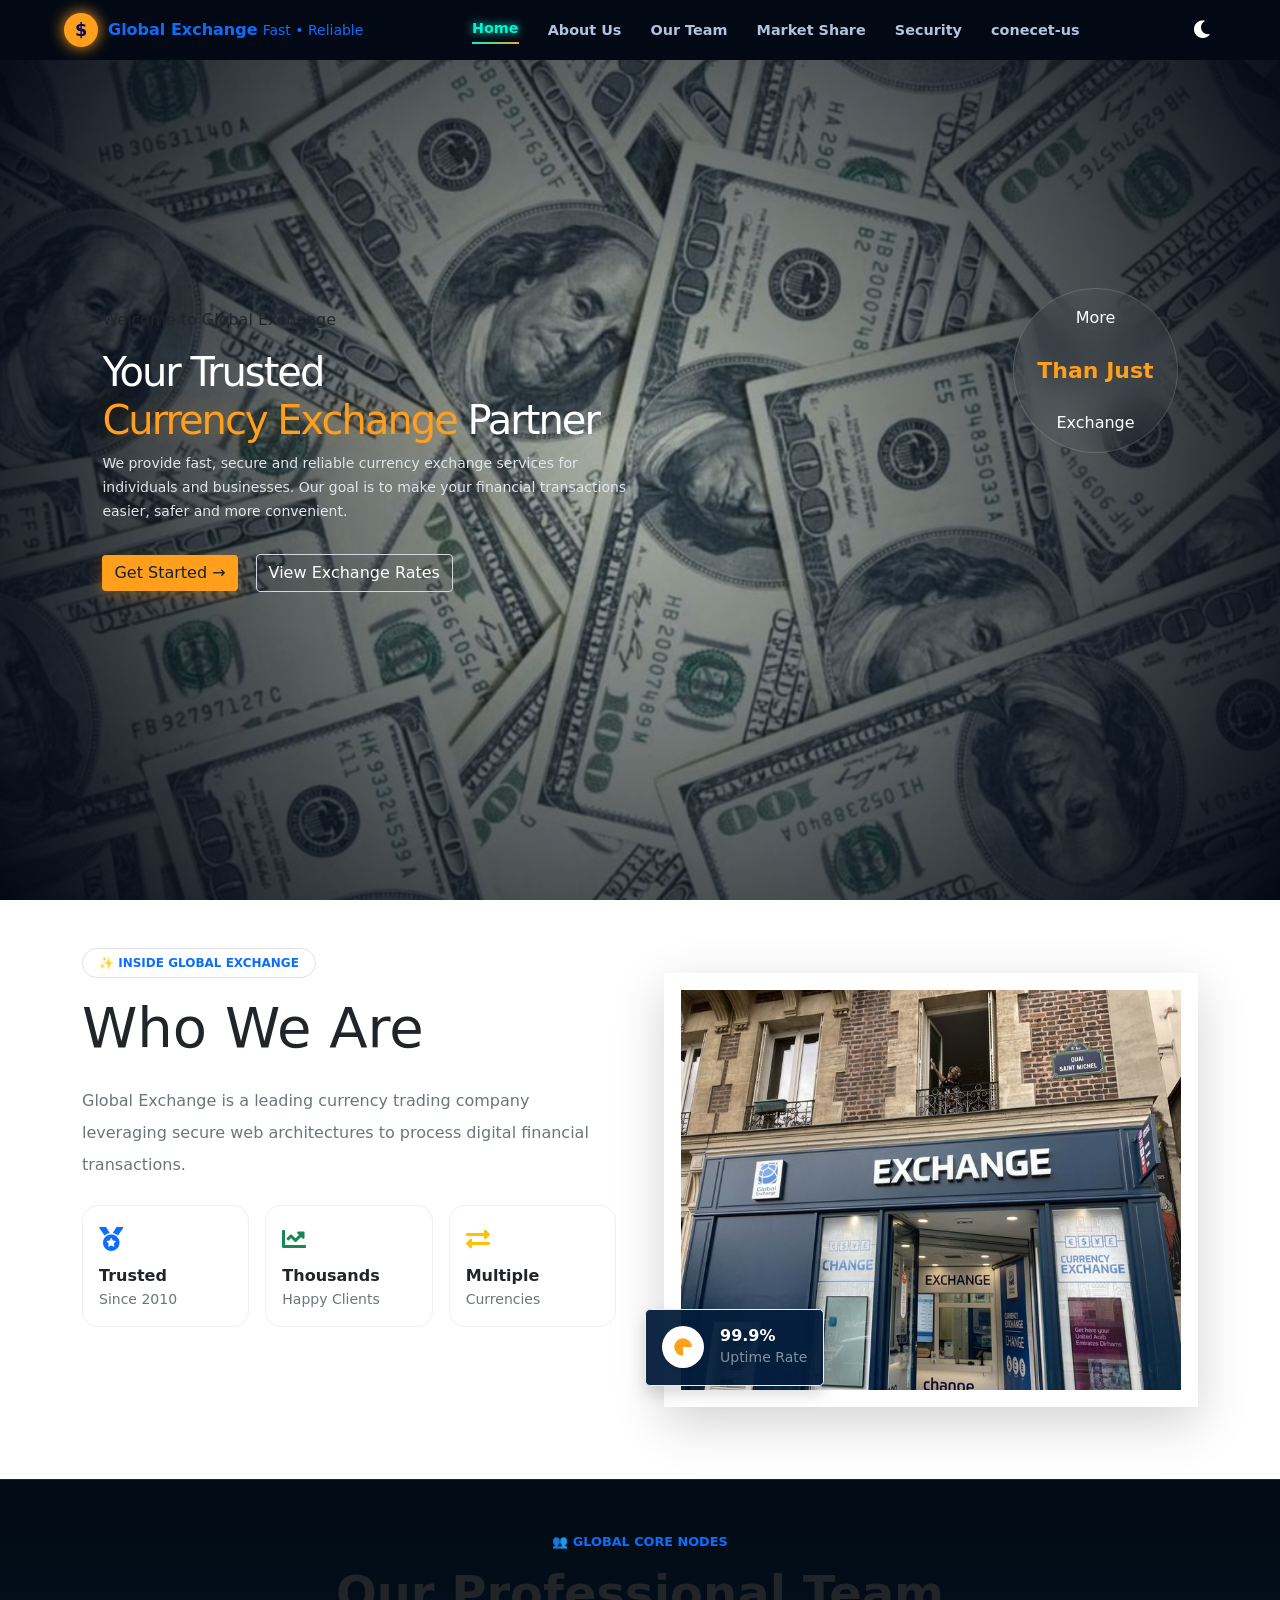
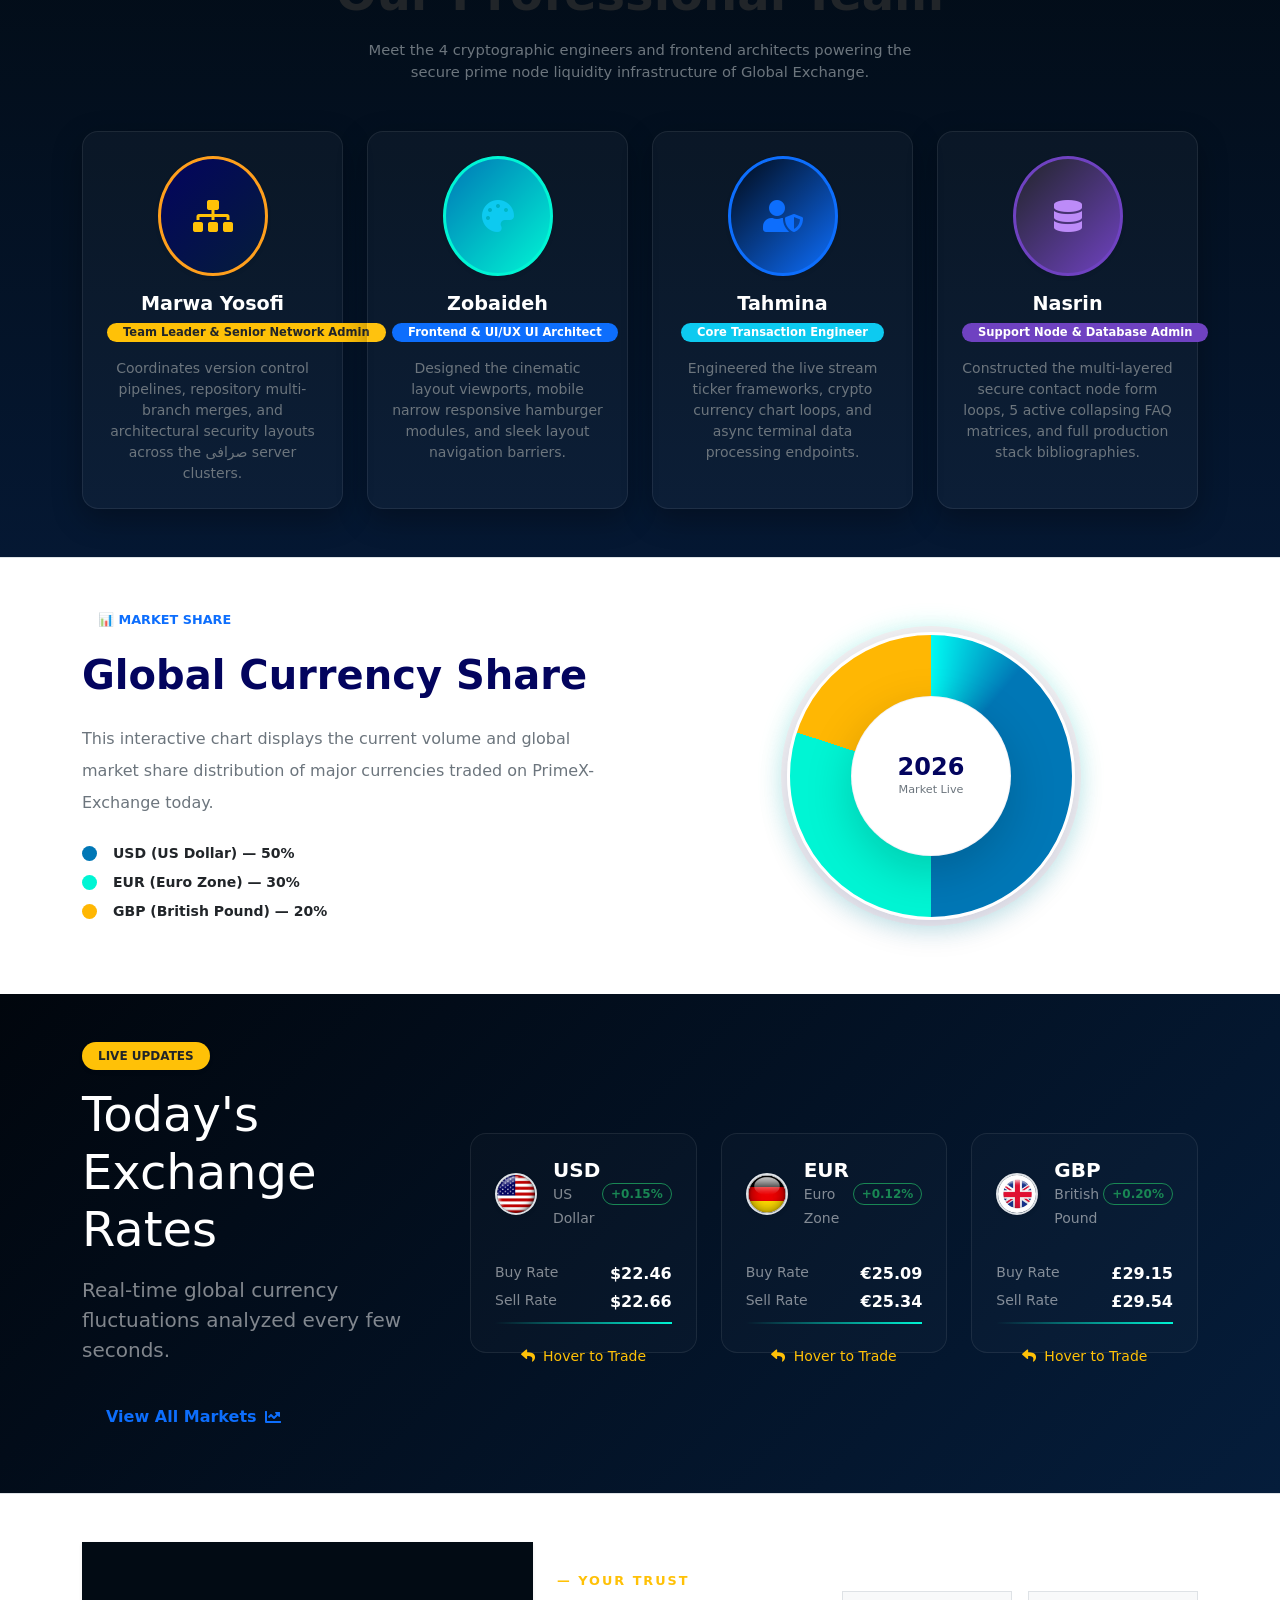
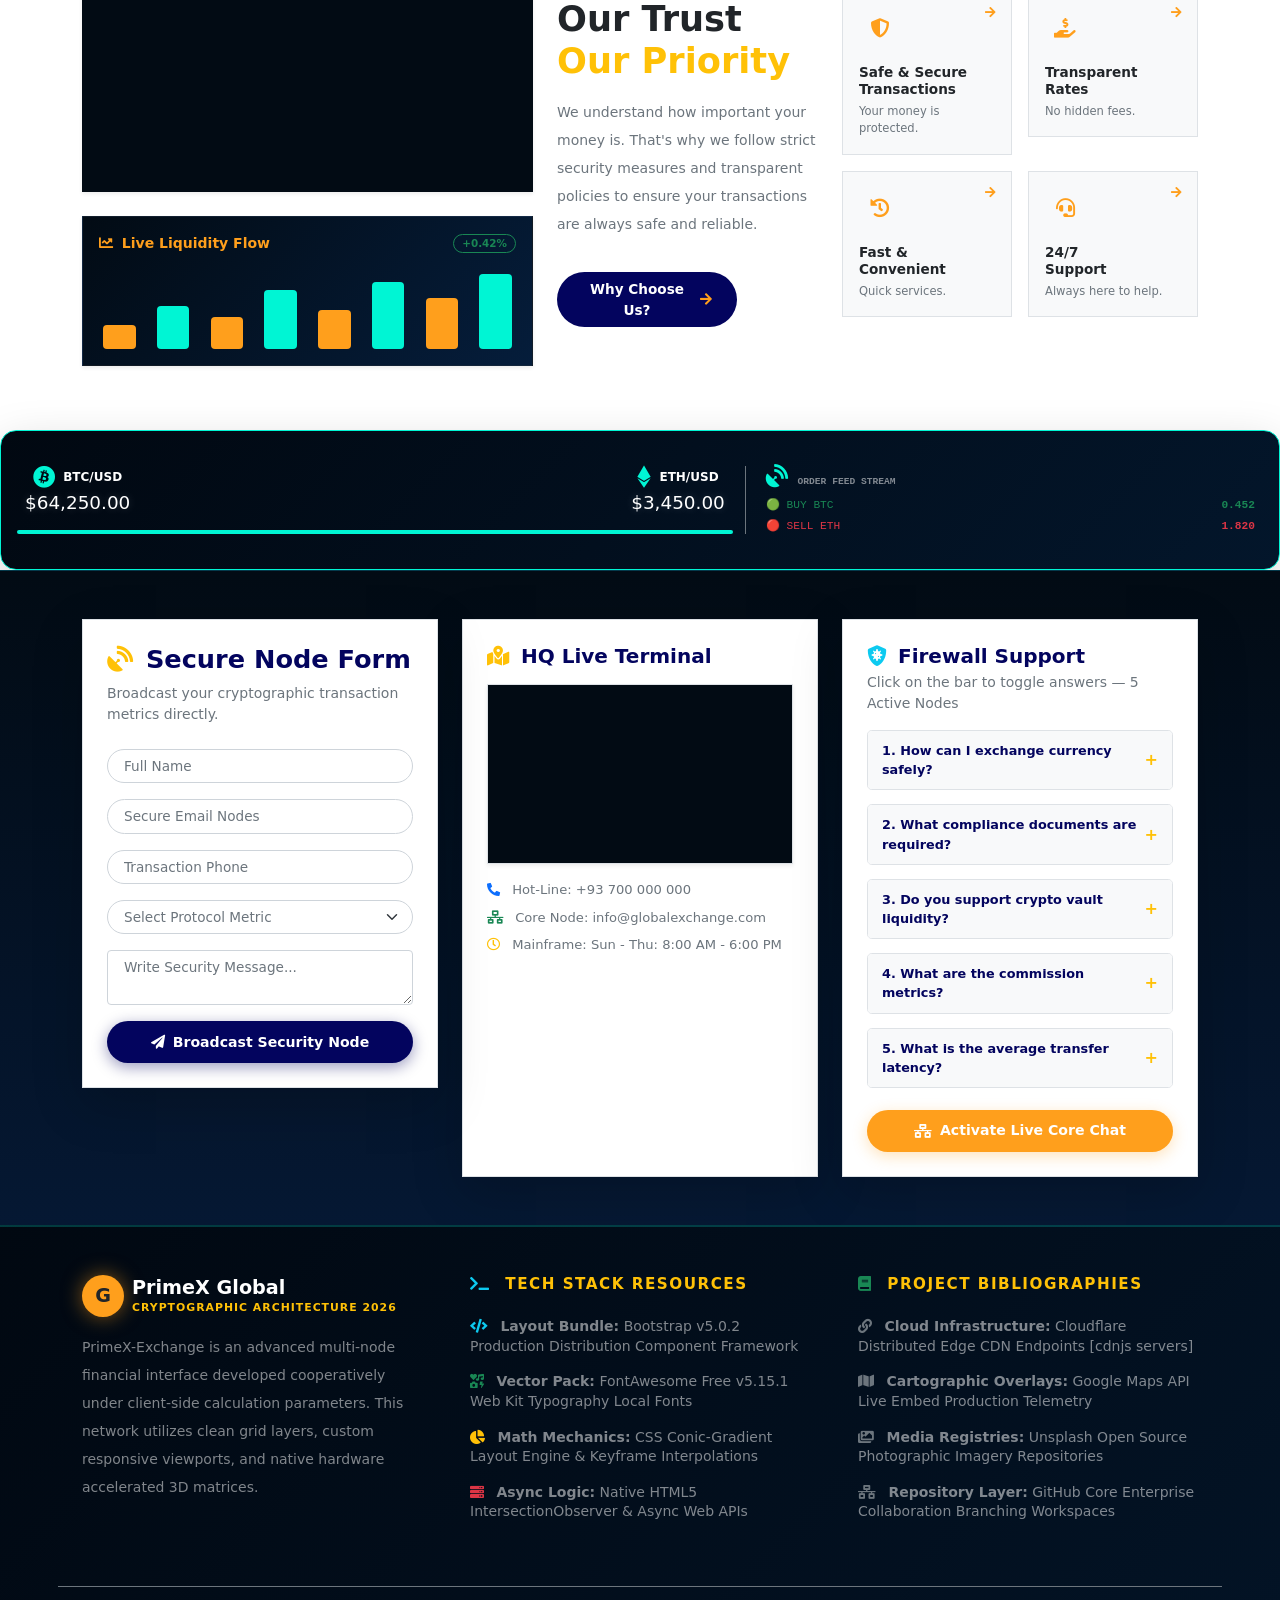
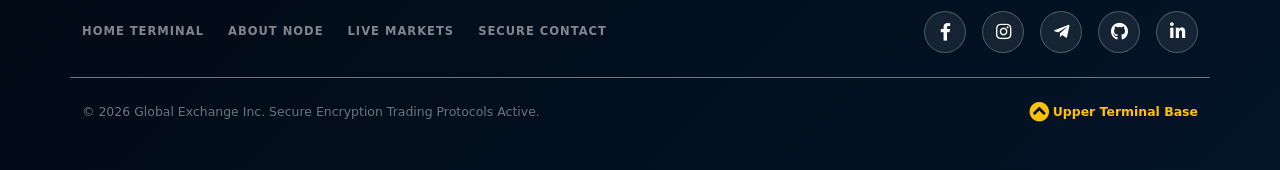
==== index.html @ 7e48e5ef "some change" ====
<!DOCTYPE html>
<html lang="en">
<head>
    <meta charset="UTF-8">
    <meta name="viewport" content="width=device-width, initial-scale=1.0">
    <title>PrimeX Exchange - Master Integrated Platform</title>
    
    <link rel="stylesheet" href="./style.css">
    <link rel="stylesheet" href="./bootstrap-5.0.2-dist/css/bootstrap.min.css">
    <!-- اتصال مستقیم به پوشه آیکون‌های لوکال خودت -->
    <link rel="stylesheet" href="./fontawesome-free-5.15.1-web/css/all.min.css">
    <script src="./bootstrap-5.0.2-dist/js/bootstrap.bundle.min.js"></script>
</head>
<body>

    <!-- === 1. HEADER NAVBAR SECTION (Zobaideh Layout) === -->
    <header class="navbar">
        <a href="#" class="brand">
            <span class="logo">$</span>
            <span class="brand-text">
                <strong>Global Exchange</strong>
                <small>Fast • Reliable</small>
            </span>
        </a>
        <nav class="nav-links" id="navLinks">
            <a class="active" href="#">Home</a>
            <a href="#about-us-section">About Us</a>
            <a href="#team-section">Our Team</a>
            <a href="#market-share-section">Market Share</a>
            <a href="#trust-section">Security</a> 
            <a href="#conect us">conecet-us</a>

        </nav>
       
                <div class="nav-right">
            <!-- 🌟 اضافه شدن دکمه تغییر حالت شب و روز صرافی 🌟 -->
            <button id="themeToggle" class="btn-theme-toggle" style="background: transparent; border: none; color: var(--white); cursor: pointer; font-size: 1.1rem; padding: 5px;"><i class="fas fa-moon"></i></button>
            <button class="menu-btn" id="menuBtn">☰</button>
        </div>

    </header>

    <!-- === 2. CINEMATIC HERO SECTION (Zobaideh Layout) === -->
    <section class="hero">
        <div class="hero-overlay"></div>
        <div class="hero-content hero-fade-in">
            <p class="eyebrow">Welcome to Global Exchange</p>
            <h1>Your Trusted<br /><span>Currency Exchange</span> Partner</h1>
            <p class="description">We provide fast, secure and reliable currency exchange services for individuals and businesses. Our goal is to make your financial transactions easier, safer and more convenient.</p>
            <div class="hero-buttons">
                <a class="btn primary" href="#get-started">Get Started <span class="arrow-move">→</span></a>
                <a class="btn outline" href="#rates"> View Exchange Rates </a>
            </div>
        </div>
        <div class="hero-slogan badge-pulse">
            <span>More</span><br /><strong>Than Just</strong><br /><span>Exchange</span><i></i>
        </div>
    </section>

    <!-- === 3. MODERN ABOUT US SECTION (Marwa Layout) === -->
    <section id="about-us-section" class="about-us-section py-5 position-relative overflow-hidden bg-white">
        <div class="container position-relative z-1">
            <div class="row align-items-center g-5">
                <div class="col-lg-6 order-2 order-lg-1">
                    <span class="badge bg-primary-subtle text-primary border px-3 py-2 rounded-pill fw-bold text-uppercase mb-3">✨ Inside Global Exchange</span>
                    <h2 class="fw-black display-4 mb-4 text-gradient-move">Who We Are</h2>
                    <p class="text-secondary fs-6 lh-lg mb-4 fw-medium">Global Exchange is a leading currency trading company leveraging secure web architectures to process digital financial transactions.</p>
                    <div class="row g-3 mb-5">
                        <div class="col-sm-4">
                            <div class="modern-feature-card p-3 rounded-4 text-center text-sm-start">
                                <div class="icon-circle mb-2 text-primary fs-4 bg-primary-subtle"><i class="fas fa-medal"></i></div>
                                <h6 class="fw-bold mb-1 mt-2 text-navy">Trusted</h6><small class="text-muted d-block">Since 2010</small>
                            </div>
                        </div>
                        <div class="col-sm-4">
                            <div class="modern-feature-card p-3 rounded-4 text-center text-sm-start">
                                <div class="icon-circle mb-2 text-success fs-4 bg-success-subtle"><i class="fas fa-chart-line"></i></div>
                                <h6 class="fw-bold mb-1 mt-2 text-navy">Thousands</h6><small class="text-muted d-block">Happy Clients</small>
                            </div>
                        </div>
                        <div class="col-sm-4">
                            <div class="modern-feature-card p-3 rounded-4 text-center text-sm-start">
                                <div class="icon-circle mb-2 text-warning fs-4 bg-warning-subtle"><i class="fas fa-exchange-alt"></i></div>
                                <h6 class="fw-bold mb-1 mt-2 text-navy">Multiple</h6><small class="text-muted d-block">Currencies</small>
                            </div>
                        </div>
                    </div>
                    <a href="#market-share-section" class="btn-modern-glow text-decoration-none rounded-pill px-4 py-3 fw-bold text-white d-inline-flex align-items-center position-relative overflow-hidden">
                        <span class="position-relative z-2">Explore Our Metrics</span><i class="fas fa-arrow-right ms-2 arrow-slide position-relative z-2"></i>
                    </a>
                </div>
                <div class="col-lg-6 order-1 order-lg-2">
                    <div class="modern-img-frame position-relative rounded-4 p-3 shadow-lg">
                        <div class="overflow-hidden rounded-4 inner-mask" style="height: 400px;">
                            <img src="./image/976577500432130524.jpg" alt="Exchange Office" class="img-fluid w-100 h-100 object-fit-cover scale-img">
                        </div>
                        <div class="floating-badge bg-dark text-white p-3 rounded-3 shadow d-none d-sm-flex align-items-center gap-3 position-absolute" style="bottom: 20px; left: -20px; background: rgba(5, 29, 59, 0.95) !important;">
                            <div class="rounded-circle fs-5 d-flex align-items-center justify-content-center shadow-sm" style="width: 42px; height: 42px; background-color: #ffffff; min-width: 42px;">
                                <svg xmlns="http://w3.org" width="20" height="20" fill="#ff9f1c" viewBox="0 0 16 16">
                                    <path d="M8 15A7 7 0 1 1 8 1v14zm0-14a7 7 0 0 1 7 7H8V1z"/>
                                </svg>
                            </div>
                            <div><h6 class="fw-bold mb-0 text-white">99.9%</h6><small class="text-white-50">Uptime Rate</small></div>
                        </div>
                    </div>
                </div>
            </div>
        </div>
    </section>
        <!-- === 3.5 PREMIUM 4-MEMBER TEAM SECTION (Our Team Node Layout) === -->
    <section id="team-section" class="team-section py-5 position-relative overflow-hidden" style="background-color: #ffffff; border-top: 1px solid #eee;">
        <div class="container position-relative z-1">
            
            <!-- عنوان بخش تیم با تم رنگی لوکس صرافی مروه جان -->
            <div class="text-center mb-5">
                <span class="badge bg-primary-subtle text-primary px-3 py-2 rounded-pill fw-bold text-uppercase mb-2" style="font-size: 0.8rem;">👥 Global Core Nodes</span>
                <h2 class="fw-black display-5 text-gradient-move mb-3" style="font-weight: 900;">Our Professional Team</h2>
                <p class="text-secondary mx-auto small-description" style="max-width: 580px; font-size: 0.92rem; font-weight: 500;">
                    Meet the 4 cryptographic engineers and frontend architects powering the secure prime node liquidity infrastructure of Global Exchange.
                </p>
            </div>

            <div class="row g-4 justify-content-center">
                
                <!-- کارت ۱: مروه یوسفی (لیدر تیم) همراه با آیکون شبکه -->
                <div class="col-lg-3 col-md-6 col-sm-12">
                    <div class="modern-feature-card p-4 rounded-4 text-center border shadow-sm h-100" style="background: #ffffff; transition: all 0.4s ease;">
                        <div class="team-avatar-frame mx-auto mb-3 position-relative rounded-circle overflow-hidden shadow-sm d-flex align-items-center justify-content-center" style="width: 110px; height: 120px; border: 3px solid var(--amber-gold); background: linear-gradient(135deg, #03045e 0%, #051d3b 100%);">
                            <i class="fas fa-sitemap text-warning fs-2"></i> <!-- آیکون تخصصی لیدری و مدیریت شبکه -->
                        </div>
                        <h4 class="fw-bold mb-1 text-navy" style="font-weight: 800; font-size: 1.2rem;">Marwa Yosofi</h4>
                        <span class="badge bg-warning text-dark rounded-pill px-3 py-1 small fw-bold mb-3" style="font-size: 0.72rem;">Team Leader & Senior Network Admin</span>
                        <p class="text-secondary small lh-base mb-0 fw-medium">
                            Coordinates version control pipelines, repository multi-branch merges, and architectural security layouts across the صرافی server clusters.
                        </p>
                    </div>
                </div>

                <!-- کارت ۲: زبیده جان همراه با آیکون دیزاین و پالت -->
                <div class="col-lg-3 col-md-6 col-sm-12">
                    <div class="modern-feature-card p-4 rounded-4 text-center border shadow-sm h-100" style="background: #ffffff; transition: all 0.4s ease;">
                        <div class="team-avatar-frame mx-auto mb-3 position-relative rounded-circle overflow-hidden shadow-sm d-flex align-items-center justify-content-center" style="width: 110px; height: 120px; border: 3px solid var(--accent-cyan); background: linear-gradient(135deg, #0077b6 0%, #00f5d4 100%);">
                            <i class="fas fa-palette text-info fs-2"></i> <!-- آیکون تخصصی فرانت‌اند و پالت رنگی -->
                        </div>
                        <h4 class="fw-bold mb-1 text-navy" style="font-weight: 800; font-size: 1.2rem;">Zobaideh</h4>
                        <span class="badge bg-primary text-white rounded-pill px-3 py-1 small fw-bold mb-3" style="font-size: 0.72rem;">Frontend & UI/UX UI Architect</span>
                        <p class="text-secondary small lh-base mb-0 fw-medium">
                            Designed the cinematic layout viewports, mobile narrow responsive hamburger modules, and sleek layout navigation barriers.
                        </p>
                    </div>
                </div>

                <!-- کارت ۳: تهمینه جان همراه با آیکون سپر امنیت -->
                <div class="col-lg-3 col-md-6 col-sm-12">
                    <div class="modern-feature-card p-4 rounded-4 text-center border shadow-sm h-100" style="background: #ffffff; transition: all 0.4s ease;">
                        <div class="team-avatar-frame mx-auto mb-3 position-relative rounded-circle overflow-hidden shadow-sm d-flex align-items-center justify-content-center" style="width: 110px; height: 120px; border: 3px solid #0d6efd; background: linear-gradient(135deg, #010915 0%, #0d6efd 100%);">
                            <i class="fas fa-user-shield text-primary fs-2"></i> <!-- آیکون تخصصی تراکنش و امنیت سایبری -->
                        </div>
                        <h4 class="fw-bold mb-1 text-navy" style="font-weight: 800; font-size: 1.2rem;">Tahmina</h4>
                        <span class="badge bg-info text-white rounded-pill px-3 py-1 small fw-bold mb-3" style="font-size: 0.72rem;">Core Transaction Engineer</span>
                        <p class="text-secondary small lh-base mb-0 fw-medium">
                            Engineered the live stream ticker frameworks, crypto currency chart loops, and async terminal data processing endpoints.
                        </p>
                    </div>
                </div>

                <!-- کارت ۴: نسرین جان همراه با آیکون پایگاه‌داده -->
                <div class="col-lg-3 col-md-6 col-sm-12">
                    <div class="modern-feature-card p-4 rounded-4 text-center border shadow-sm h-100" style="background: #ffffff; transition: all 0.4s ease;">
                        <div class="team-avatar-frame mx-auto mb-3 position-relative rounded-circle overflow-hidden shadow-sm d-flex align-items-center justify-content-center" style="width: 110px; height: 120px; border: 3px solid #6f42c1; background: linear-gradient(135deg, #212529 0%, #6f42c1 100%);">
                            <i class="fas fa-database text-purple fs-2" style="color: #bc8bf8;"></i> <!-- آیکون تخصصی مهندسی داده و فرم‌ها -->
                        </div>
                        <h4 class="fw-bold mb-1 text-navy" style="font-weight: 800; font-size: 1.2rem;">Nasrin</h4>
                        <span class="badge bg-secondary text-white rounded-pill px-3 py-1 small fw-bold mb-3" style="font-size: 0.72rem; background-color: #6f42c1 !important;">Support Node & Database Admin</span>
                        <p class="text-secondary small lh-base mb-0 fw-medium">
                            Constructed the multi-layered secure contact node form loops, 5 active collapsing FAQ matrices, and full production stack bibliographies.
                        </p>
                    </div>
                </div>

            </div>
        </div>
    </section>

    <!-- === START GLOBAL MARKET SHARE PIE CHART SECTION (Marwa) === -->
<section id="market-share-section" class="pie-chart-section py-5 bg-white border-top">
    <div class="container">
        <div class="row align-items-center g-5">
            
            <!-- ستون سمت چپ: توضیحات و راهنمای رنگی ارزها -->
            <div class="col-lg-6">
                <span class="badge bg-primary-subtle text-primary px-3 py-2 rounded-pill fw-bold text-uppercase mb-3" style="font-size: 0.8rem;">📊 Market Share</span>
                <h2 class="fw-bold display-6 mb-4" style="color: #03045e;">Global Currency Share</h2>
                <p class="text-secondary lh-lg mb-4 fw-medium">This interactive chart displays the current volume and global market share distribution of major currencies traded on PrimeX-Exchange today.</p>
                
                <!-- راهنمای رنگی نمودار -->
                <div class="d-flex flex-column gap-2 mb-4">
                    <div class="d-flex align-items-center gap-3">
                        <span class="rounded-circle d-inline-block" style="width: 15px; height: 15px; background: #0077b6;"></span>
                        <span class="fw-bold text-dark small">USD (US Dollar) — 50%</span>
                    </div>
                    <div class="d-flex align-items-center gap-3">
                        <span class="rounded-circle d-inline-block" style="width: 15px; height: 15px; background: #00f5d4;"></span>
                        <span class="fw-bold text-dark small">EUR (Euro Zone) — 30%</span>
                    </div>
                    <div class="d-flex align-items-center gap-3">
                        <span class="rounded-circle d-inline-block" style="width: 15px; height: 15px; background: #ffb703;"></span>
                        <span class="fw-bold text-dark small">GBP (British Pound) — 20%</span>
                    </div>
                </div>
            </div>

            <!-- ستون سمت راست: بدنه گراف دایره‌ای چرخشی و داینامیک -->
            <div class="col-lg-6 d-flex justify-content-center align-items-center">
                <div class="chart-wrapper position-relative" style="width: 300px; height: 300px; display: flex; align-items: center; justify-content: center;">
                    <!-- دایره اصلی که با conic-gradient رنگ‌آمیزی و چرخشی شده است -->
                    <div class="modern-pie-chart" style="width: 100%; height: 100%; border-radius: 50%; background: conic-gradient(#0077b6 0% 50%, #00f5d4 50% 80%, #ffb703 80% 100%); box-shadow: 0 10px 30px rgba(3, 4, 94, 0.15); animation: continuousRotate 12s linear infinite;"></div>
                    <!-- سوراخ مرکز دایره برای تبدیل به دونات‌چارت لوکس -->
                    <div class="chart-center-hole d-flex flex-column align-items-center justify-content-center shadow-lg" style="position: absolute; width: 160px; height: 160px; background-color: #ffffff; border-radius: 50%; z-index: 2;">
                        <h4 class="fw-bold mb-0" style="color: #03045e;">2026</h4>
                        <small class="text-muted" style="font-size: 0.7rem;">Market Live</small>
                    </div>
                </div>
            </div>

        </div>
    </div>
</section>

<!-- === END GLOBAL MARKET SHARE PIE CHART SECTION === -->
 <section class="exchange-rates-section py-5 position-relative overflow-hidden text-white">
        <div class="container position-relative z-1">
            <div class="row align-items-center g-5">
                <div class="col-lg-4 text-center text-lg-start">
                    <span class="badge bg-warning text-dark px-3 py-2 rounded-pill fw-bold text-uppercase mb-3 shadow-sm">Live Updates</span>
                    <h2 class="fw-extrabold display-5 mb-3 bg-gradient-text text-white">Today's Exchange Rates</h2>
                    <p class="text-white-50 fs-5 mb-4">Real-time global currency fluctuations analyzed every few seconds.</p>
                    <a href="#" class="btn-glow px-4 py-3 rounded-pill fw-bold d-inline-flex align-items-center justify-content-center text-decoration-none">
                        <span>View All Markets</span><i class="fas fa-chart-line ms-2 animate-bounce"></i>
                    </a>
                </div>    
                <div class="col-lg-8">
                    <div class="row g-4 justify-content-center"> 
                        <!-- USD Card -->
                        <div class="col-md-4 col-sm-6 flip-card-container">
                            <div class="flip-card">
                                <div class="flip-card-front p-4 rounded-4 d-flex flex-column justify-content-between">
                                    <div class="d-flex align-items-center justify-content-between mb-3">
                                        <div class="d-flex align-items-center">
                                            <!-- اصلاح آدرس کامل پرچم آمریکا -->
                                            <img src="./image/Usa Round Flag Glossy Glass Effect Vector Transparent Background, United States Flag, Usa Flag, Usa Flag Vector PNG and Vector with Transparent Background for Free Download.jpg" alt="USD" class="rounded-circle me-3 border border-2 border-light-subtle shadow-sm" width="42" height="42" style="object-fit: cover;">
                                            <div><h5 class="fw-bold mb-0">USD</h5><small class="text-white-50">US Dollar</small></div>
                                        </div>  
                                        <span class="badge bg-success-subtle text-success border border-success rounded-pill px-2 py-1 small">+0.15%</span>
                                    </div>   
                                    <div class="my-3">
                                        <div class="d-flex justify-content-between small text-white-50 mb-1"><span>Buy Rate</span> <span class="fw-bold text-white fs-6">$<span class="count-up" data-target="70.20">0</span></span></div>
                                        <div class="d-flex justify-content-between small text-white-50"><span>Sell Rate</span> <span class="fw-bold text-white fs-6">$<span class="count-up" data-target="70.80">0</span></span></div>
                                    </div>    
                                    <div class="mt-2 text-center text-warning small opacity-75"><i class="fas fa-reply me-1"></i> Hover to Trade</div>
                                </div>
                                <div class="flip-card-back p-4 rounded-4 d-flex flex-column justify-content-center align-items-center text-center">
                                    <h6 class="fw-bold text-warning mb-2">Instant Exchange</h6>
                                    <p class="small text-white-50 mb-3">Trade USD immediately with zero hidden commission fees.</p>

                                </div>
                            </div>
                        </div>
                        <!-- EUR Card -->
                        <div class="col-md-4 col-sm-6 flip-card-container">
                            <div class="flip-card">
                                <div class="flip-card-front p-4 rounded-4 d-flex flex-column justify-content-between">
                                    <div class="d-flex align-items-center justify-content-between mb-3">
                                        <div class="d-flex align-items-center">
                                            <!-- اصلاح آدرس کامل پرچم یورو -->
                                            <img src="./image/Germany.jpg" alt="EUR" class="rounded-circle me-3 border border-2 border-light-subtle shadow-sm" width="42" height="42" style="object-fit: cover;">
                                            <div><h5 class="fw-bold mb-0">EUR</h5><small class="text-white-50">Euro Zone</small></div>
                                        </div>  
                                        <span class="badge bg-success-subtle text-success border border-success rounded-pill px-2 py-1 small">+0.12%</span>
                                    </div>   
                                    <div class="my-3">
                                        <div class="d-flex justify-content-between small text-white-50 mb-1"><span>Buy Rate</span> <span class="fw-bold text-white fs-6">€<span class="count-up" data-target="78.40">0</span></span></div>
                                        <div class="d-flex justify-content-between small text-white-50"><span>Sell Rate</span> <span class="fw-bold text-white fs-6">€<span class="count-up" data-target="79.20">0</span></span></div>
                                    </div>    
                                    <div class="mt-2 text-center text-warning small opacity-75"><i class="fas fa-reply me-1"></i> Hover to Trade</div>
                                </div>
                                <div class="flip-card-back p-4 rounded-4 d-flex flex-column justify-content-center align-items-center text-center">
                                    <h6 class="fw-bold text-warning mb-2">Instant Exchange</h6>
                                    <p class="small text-white-50 mb-3">Trade EUR immediately with zero hidden commission fees.</p>
                                   
                                </div>
                            </div>
                        </div>
                        <!-- GBP Card -->
                        <div class="col-md-4 col-sm-6 flip-card-container">
                            <div class="flip-card">
                                <div class="flip-card-front p-4 rounded-4 d-flex flex-column justify-content-between">
                                    <div class="d-flex align-items-center justify-content-between mb-3">
                                        <div class="d-flex align-items-center">
                                            <!-- اصلاح آدرس کامل پرچم پوند بریتانیا -->
                                            <img src="./image/688487861794938026.jpg" alt="GBP" class="rounded-circle me-3 border border-2 border-light-subtle shadow-sm" width="42" height="42" style="object-fit: cover;">
                                            <div><h5 class="fw-bold mb-0">GBP</h5><small class="text-white-50">British Pound</small></div>
                                        </div>  
                                        <span class="badge bg-success-subtle text-success border border-success rounded-pill px-2 py-1 small">+0.20%</span>
                                    </div>   
                                    <div class="my-3">
                                        <div class="d-flex justify-content-between small text-white-50 mb-1"><span>Buy Rate</span> <span class="fw-bold text-white fs-6">£<span class="count-up" data-target="91.10">0</span></span></div>
                                        <div class="d-flex justify-content-between small text-white-50"><span>Sell Rate</span> <span class="fw-bold text-white fs-6">£<span class="count-up" data-target="92.30">0</span></span></div>
                                    </div>    
                                    <div class="mt-2 text-center text-warning small opacity-75"><i class="fas fa-reply me-1"></i> Hover to Trade</div>
                                </div>
                                <div class="flip-card-back p-4 rounded-4 d-flex flex-column justify-content-center align-items-center text-center">
                                    <h6 class="fw-bold text-warning mb-2">Instant Exchange</h6>
                                    <p class="small text-white-50 mb-3">Trade GBP immediately with zero hidden commission fees.</p>
                                   
                                </div>
                            </div>
                        </div>
                    </div>
                </div>
            </div>
        </div>
    </section>
    <!-- === 4. TRUST SECTION (Tahmina & Marwa Clean Master Layout) === -->
    <section id="trust-section" class="trust-section py-5 bg-white border-top">
        <div class="container">
            <div class="row align-items-center g-4">
                <!-- LEFT COLUMN: COMBINED CINEMATIC VIDEO & MOVING FOREX CHART -->
                <div class="col-lg-5 col-md-12">
                    <div class="trust-image overflow-hidden rounded-4 shadow-sm position-relative w-100" style="height: 250px; background-color: #020b14;">
                        <!-- متصل به مسیر نهایی ویدیوی صرافی شما مروه جان -->
                        <video autoplay loop muted playsinline class="w-100 h-100" style="object-fit: cover;">
                            <source src="./image/aa78a8838f4e1247daa1c7c19a905880_720w.mp4" type="video/mp4">
                            Your browser does not support the video tag.
                        </video>
                    </div>

                    <!-- باکس نمودار متحرک زنده لکوییدیتی مروه -->
                    <div class="moving-chart-container mt-4 p-3 rounded-4 shadow-sm text-white" style="background: linear-gradient(135deg, #020b14 0%, #051d3b 100%); border: 1px solid rgba(255,255,255,0.06); height: 150px; position: relative; overflow: hidden;">
                        <div class="d-flex justify-content-between align-items-center mb-2">
                            <span class="fw-bold small" style="color: #ff9f1c;"><i class="fas fa-chart-line me-1"></i> Live Liquidity Flow</span>
                            <span class="badge bg-success-subtle text-success border border-success px-2 py-0.5 rounded-pill item-rate-badge" style="font-size: 0.65rem;">+0.42%</span>
                        </div>
                        <div class="live-chart-graphics d-flex align-items-end justify-content-between h-75 px-1 pt-2">
                            <div class="chart-bar" style="width: 8%; background: #ff9f1c; height: 30%; border-radius: 4px; transition: height 0.5s ease;"></div>
                            <div class="chart-bar" style="width: 8%; background: #00f5d4; height: 55%; border-radius: 4px; transition: height 0.5s ease;"></div>
                            <div class="chart-bar" style="width: 8%; background: #ff9f1c; height: 40%; border-radius: 4px; transition: height 0.5s ease;"></div>
                            <div class="chart-bar" style="width: 8%; background: #00f5d4; height: 75%; border-radius: 4px; transition: height 0.5s ease;"></div>
                            <div class="chart-bar" style="width: 8%; background: #ff9f1c; height: 50%; border-radius: 4px; transition: height 0.5s ease;"></div>
                            <div class="chart-bar" style="width: 8%; background: #00f5d4; height: 85%; border-radius: 4px; transition: height 0.5s ease;"></div>
                            <div class="chart-bar" style="width: 8%; background: #ff9f1c; height: 65%; border-radius: 4px; transition: height 0.5s ease;"></div>
                            <div class="chart-bar" style="width: 8%; background: #00f5d4; height: 95%; border-radius: 4px; transition: height 0.5s ease;"></div>
                        </div>
                    </div>
                </div>

                <!-- MIDDLE COLUMN: TEXT LAYOUT -->
                <div class="col-lg-3 col-md-12">
                    <div class="trust-text">
                        <span class="small-title text-uppercase fw-bold text-warning d-block mb-2" style="letter-spacing: 2px; font-size: 0.8rem;">— YOUR TRUST</span>
                        <h2 class="fw-bold mb-3 text-dark" style="font-size: 2.2rem; line-height: 1.2;">Our Trust<br><span class="text-warning">Our Priority</span></h2>
                        <p class="text-secondary small lh-lg mb-4">We understand how important your money is. That's why we follow strict security measures and transparent policies to ensure your transactions are always safe and reliable.</p>
                        <a href="#" class="btn btn-modern-glow rounded-pill px-4 py-2.5 text-white fw-bold d-inline-flex align-items-center justify-content-center text-decoration-none" style="background: #03045e; font-size: 0.85rem;">Why Choose Us? <i class="fas fa-arrow-right ms-2 arrow-slide"></i></a>
                    </div>
                </div>

                <!-- RIGHT COLUMN: FEATURES GRID -->
                <div class="col-lg-4 col-md-12">
                    <div class="row g-3">
                        <div class="col-6">
                            <div class="feature-card p-3 rounded-4 bg-light border position-relative overflow-hidden" style="transition: all 0.3s ease;">
                                <div class="icon-box mb-3 text-warning bg-warning-subtle rounded-3 d-flex align-items-center justify-content-center" style="width: 40px; height: 40px; font-size: 1.2rem;"><i class="fas fa-shield-alt"></i></div>
                                <h6 class="fw-bold text-dark mb-1" style="font-size: 0.85rem; line-height: 1.3;">Safe & Secure<br>Transactions</h6>
                                <p class="text-muted mb-0" style="font-size: 0.72rem;">Your money is protected.</p>
                                <i class="fas fa-arrow-right position-absolute text-muted small-arrow" style="top: 15px; right: 15px; font-size: 0.75rem;"></i>
                            </div>
                        </div>
                        <div class="col-6">
                            <div class="feature-card p-3 rounded-4 bg-light border position-relative overflow-hidden" style="transition: all 0.3s ease;">
                                <div class="icon-box mb-3 text-success bg-success-subtle rounded-3 d-flex align-items-center justify-content-center" style="width: 40px; height: 40px; font-size: 1.2rem;"><i class="fas fa-hand-holding-usd"></i></div>
                                <h6 class="fw-bold text-dark mb-1" style="font-size: 0.85rem; line-height: 1.3;">Transparent<br>Rates</h6>
                                <p class="text-muted mb-0" style="font-size: 0.72rem;">No hidden fees.</p>
                                <i class="fas fa-arrow-right position-absolute text-muted small-arrow" style="top: 15px; right: 15px; font-size: 0.75rem;"></i>
                            </div>
                        </div>
                        <div class="col-6">
                            <div class="feature-card p-3 rounded-4 bg-light border position-relative overflow-hidden" style="transition: all 0.3s ease;">
                                <div class="icon-box mb-3 text-primary bg-primary-subtle rounded-3 d-flex align-items-center justify-content-center" style="width: 40px; height: 40px; font-size: 1.2rem;"><i class="fas fa-history"></i></div>
                                <h6 class="fw-bold text-dark mb-1" style="font-size: 0.85rem; line-height: 1.3;">Fast &<br>Convenient</h6>
                                <p class="text-muted mb-0" style="font-size: 0.72rem;">Quick services.</p>
                                <i class="fas fa-arrow-right position-absolute text-muted small-arrow" style="top: 15px; right: 15px; font-size: 0.75rem;"></i>
                            </div>
                        </div>
                        <div class="col-6">
                            <div class="feature-card p-3 rounded-4 bg-light border position-relative overflow-hidden" style="transition: all 0.3s ease;">
                                <div class="icon-box mb-3 text-danger bg-danger-subtle rounded-3 d-flex align-items-center justify-content-center" style="width: 40px; height: 40px; font-size: 1.2rem;"><i class="fas fa-headset"></i></div>
                                <h6 class="fw-bold text-dark mb-1" style="font-size: 0.85rem; line-height: 1.3;">24/7<br>Support</h6>
                                <p class="text-muted mb-0" style="font-size: 0.72rem;">Always here to help.</p>
                                <i class="fas fa-arrow-right position-absolute text-muted small-arrow" style="top: 15px; right: 15px; font-size: 0.75rem;"></i>
                            </div>
                        </div>
                    </div>
                </div>
            </div>
        </div>
    </section>
    <!-- === 🚀 SUPER BONUS: CYBERPUNK LIVE TRADING TERMINAL (Marwa & Tahmina Masterpiece) === -->
<div class="cyber-terminal-card mt-3 p-3 rounded-4 text-white position-relative overflow-hidden shadow-lg" style="background: linear-gradient(135deg, #010811 0%, #03162b 100%); border: 1px solid #00f5d4; height: 140px; transition: all 0.5s cubic-bezier(0.16, 1, 0.3, 1);">
    <!-- خطوط اسکن لیزری پس‌زمینه ماتریکس -->
    <div class="cyber-grid-overlay"></div>
    
    <div class="row align-items-center h-100 position-relative z-2">
        <!-- بخش تیکر قیمت زنده ارزها -->
        <div class="col-7 border-end border-secondary border-opacity-25">
            <div class="d-flex justify-content-between align-items-center px-2">
                <!-- بیت‌کوین -->
                <div class="ticker-item text-center">
                    <div class="d-flex align-items-center gap-2 mb-1 justify-content-center">
                        <i class="fab fa-bitcoin" style="color: #ff9f1c; font-size: 1.4rem; animation: rotateCoin 3s linear infinite;"></i>
                        <span class="fw-bold tracking-wider" style="font-size: 0.75rem;">BTC/USD</span>
                    </div>
                    <h5 class="fw-black mb-0 text-white tracking-tight" id="btc-price" style="font-size: 1.15rem; text-shadow: 0 0 10px rgba(255,255,255,0.2);">$64,250.00</h5>
                </div>
                <!-- اتریوم -->
                <div class="ticker-item text-center">
                    <div class="d-flex align-items-center gap-2 mb-1 justify-content-center">
                        <i class="fab fa-ethereum" style="color: #00f5d4; font-size: 1.4rem; animation: pulseCoin 1.5s infinite alternate;"></i>
                        <span class="fw-bold tracking-wider" style="font-size: 0.75rem;">ETH/USD</span>
                    </div>
                    <h5 class="fw-black mb-0 text-white tracking-tight" id="eth-price" style="font-size: 1.15rem; text-shadow: 0 0 10px rgba(255,255,255,0.2);">$3,450.00</h5>
                </div>
            </div>
            <!-- نوار پیشرفت تایمر لود دیتا صرافی -->
            <div class="w-100 bg-secondary bg-opacity-25 rounded-pill mt-3 position-relative" style="height: 4px; overflow: hidden;">
                <div class="network-progress-bar" style="width: 100%; height: 100%; background: var(--accent-color); animation: networkLoad 3s infinite linear;"></div>
            </div>
        </div>

        <!-- بخش فوق خفن: لایو استریم سفارشات خرید و فروش صرافی مروه -->
        <div class="col-5">
            <div class="live-orders-stream px-2 d-flex flex-column gap-1 justify-content-center h-100" style="font-family: monospace; font-size: 0.7rem;">
                <div class="text-uppercase tracking-wider text-white-50 mb-1 fw-bold" style="font-size: 0.6rem;"><i class="fas fa-satellite-dish fa-spin me-1"></i> Order Feed Stream</div>
                <div class="order-line text-success d-flex justify-content-between animate-feed" id="feed-1"><span>🟢 BUY BTC</span> <span class="fw-bold">0.452</span></div>
                <div class="order-line text-danger d-flex justify-content-between animate-feed" id="feed-2"><span>🔴 SELL ETH</span> <span class="fw-bold">1.820</span></div>
            </div>
        </div>
    </div>
</div>
  <!-- === 🚀 NASRIN PRODUCTION LAYER: CONTACT & 5 DYNAMIC COLLAPSES === -->
<section id="conect us" class="contact-section py-5 position-relative overflow-hidden" style="background: linear-gradient(180deg, #020b14 0%, #051833 100%); border-top: 1px solid rgba(0, 245, 212, 0.15);">
    <div class="container">
        <div class="row g-4 justify-content-center">
            
            <!-- CONTACT FORM (فرم تماس فوق پیشرفته نئونی  ) -->
            <div class="col-lg-4 col-md-12">
                <div class="contact-form p-4 rounded-4 bg-white shadow-lg border position-relative overflow-hidden cyber-box-neon" style="background-color: #ffffff !important;">
                    <h2 class="fw-black text-dark mb-2 tracking-tight" style="font-size: 1.6rem; font-weight: 900; color: #03045e !important;"><i class="fas fa-satellite-dish text-warning me-1"></i> Secure Node Form</h2>
                    <p class="text-secondary small mb-4 fw-medium">Broadcast your cryptographic transaction metrics directly.</p>
                    <form id="contactForm">
                        <div class="mb-3"><input type="text" id="name" class="form-control rounded-pill px-3 py-2.5 custom-cyber-input" placeholder="Full Name" required style="font-size: 0.85rem;"></div>
                        <div class="mb-3"><input type="email" id="email" class="form-control rounded-pill px-3 py-2.5 custom-cyber-input" placeholder="Secure Email Nodes" required style="font-size: 0.85rem;"></div>
                        <div class="mb-3"><input type="tel" id="phone" class="form-control rounded-pill px-3 py-2.5 custom-cyber-input" placeholder="Transaction Phone" required style="font-size: 0.85rem;"></div>
                        <div class="mb-3">
                            <select id="subject" class="form-select rounded-pill px-3 py-2.5 custom-cyber-input" required style="font-size: 0.85rem; color: #6c757d;">
                                <option value="">Select Protocol Metric</option>
                                <option>Currency Liquidity Settlements</option>
                                <option>Instant Money Remittance</option>
                                <option>Crypto Vault Token Transfer</option>
                            </select>
                        </div>
                        <div class="mb-3"><textarea id="message" class="form-control rounded-4 px-3 py-2.5 custom-cyber-input" rows="2" placeholder="Write Security Message..." required style="font-size: 0.85rem;"></textarea></div>
                        <button type="submit" class="btn btn-cyber-submit text-white fw-bold w-100 rounded-pill py-2.5 d-flex align-items-center justify-content-center gap-2" style="background: #03045e; border: none; font-size: 0.85rem;">
                            <i class="fas fa-paper-plane btn-plane-icon"></i> Broadcast Security Node
                        </button>
                    </form>
                </div>
            </div>

            <!-- LOCATION & LIVE ONLINE MAP (نقشه تعاملی اینترنتی زنده) -->
            <div class="col-lg-4 col-md-6">
                <div class="location p-4 rounded-4 bg-white shadow-lg border h-100 tile-cyber-hover" style="background-color: #ffffff !important;">
                    <h3 class="fw-bold text-dark mb-3" style="font-size: 1.25rem; color: #03045e !important;"><i class="fas fa-map-marked-alt text-warning me-1"></i> HQ Live Terminal</h3>
                    <!-- LOCATION & LIVE ONLINE MAP (نسخه ۱۰۰٪ تضمینی و بدون فیلتر مسدودکننده  ) -->
<div class="map overflow-hidden rounded-4 mb-3 border shadow-sm position-relative map-cyber-container" style="height: 180px; background: #020b14;">
    
    <!-- 🌟 اتصال قطعی، سبک و مستقیم به ماهواره اینترنتی گوگل مپس 🌟 -->
    <iframe src="https://www.google.com/maps/embed?pb=!1m18!1m12!1m3!1d3378587.670144176!2d63.115773474478935!3d34.21275197565767!2m3!1f0!2f0!3f0!3m2!1i1024!2i768!4f13.1!3m3!1m2!1s0x3f35cbb2e3f8433d%3A0x445680292142729e!2sAfghan%20Bank!5e0!3m2!1sen!2sus!4v1790465075691!5m2!1sen!2sus" width="600" height="450" style="border:0;" allowfullscreen="" loading="lazy" referrerpolicy="strict-origin-when-cross-origin"></iframe>
" class="w-100 h-100 border-0 map-iframe" allowfullscreen="" loading="lazy" style="width: 100%; height: 100%; border: none;"></iframe>
    
</div>


                                       <!-- اطلاعات ارتباطی شبکه زیر نقشه زنده صرافی -->
                    <div class="contact-info d-flex flex-column gap-2 text-secondary fw-medium" style="font-size: 0.82rem;">
                        <p class="mb-0"><i class="fas fa-phone-alt text-primary me-2"></i> Hot-Line: +93 700 000 000</p>
                        <p class="mb-0"><i class="fas fa-network-wired text-success me-2"></i> Core Node: info@globalexchange.com</p>
                        <p class="mb-0"><i class="far fa-clock text-warning me-2"></i> Mainframe: Sun - Thu: 8:00 AM - 6:00 PM</p>
                    </div>
                </div>
            </div>


            <!-- FAQ SUPPORT LINE (کالاپس‌های تفکیک‌شده و منظم بدون خرابی کادر دکمه) -->
            <div class="col-lg-4 col-md-6">
                <div class="support p-4 rounded-4 bg-white shadow-lg border h-100 d-flex flex-column justify-content-between tile-cyber-hover" style="background-color: #ffffff !important;">
                    <div>
                        <h3 class="fw-bold text-dark mb-1" style="font-size: 1.25rem; color: #03045e !important;"><i class="fas fa-shield-virus text-info me-1"></i> Firewall Support</h3>
                        <p class="text-secondary small mb-3 fw-medium">Click on the bar to toggle answers — 5 Active Nodes</p>
                        
                        <div class="faq d-flex flex-column gap-2">
                            <!-- کالاپس ۱ -->
                            <div class="faq-cyber-item border rounded-3 overflow-hidden" style="background: #fafbfc;">
                                <button type="button" class="faq-question w-100 bg-light border-0 p-2.5 text-start fw-bold text-dark d-flex justify-content-between align-items-center" style="font-size: 0.78rem; color: #03045e !important; outline: none;">
                                    <span>1. How can I exchange currency safely?</span> <span class="text-warning fw-bold fs-6">+</span>
                                </button>
                                <div class="faq-answer p-2.5 text-dark border-top d-none" style="font-size: 0.75rem; background-color: #f1f3f7 !important; color: #1e293b !important; font-weight: 600;">
                                    Visit our main validated cryptographic branches or deploy instant conversion modals online.
                                </div>
                            </div>
                            <!-- کالاپس ۲ -->
                            <div class="faq-cyber-item border rounded-3 overflow-hidden" style="background: #fafbfc;">
                                <button type="button" class="faq-question w-100 bg-light border-0 p-2.5 text-start fw-bold text-dark d-flex justify-content-between align-items-center" style="font-size: 0.78rem; color: #03045e !important; outline: none;">
                                    <span>2. What compliance documents are required?</span> <span class="text-warning fw-bold fs-6">+</span>
                                </button>
                                <div class="faq-answer p-2.5 text-dark border-top d-none" style="font-size: 0.75rem; background-color: #f1f3f7 !important; color: #1e293b !important; font-weight: 600;">
                                    A validated biometrics passport or government-issued identification layer is essential.
                                </div>
                            </div>
                             <!-- کالاپس ۳ -->
                            <div class="faq-cyber-item border rounded-3 overflow-hidden" style="background: #fafbfc;">
                                <button type="button" class="faq-question w-100 bg-light border-0 p-2.5 text-start fw-bold text-dark d-flex justify-content-between align-items-center" style="font-size: 0.78rem; color: #03045e !important; outline: none;">
                                    <span>3. Do you support crypto vault liquidity?</span> <span class="text-warning fw-bold fs-6">+</span>
                                </button>
                                <div class="faq-answer p-2.5 text-dark border-top d-none" style="font-size: 0.75rem; background-color: #f1f3f7 !important; color: #1e293b !important; font-weight: 600;">
                                    Yes, we process multi-layered settlements in Bitcoin (BTC), Ethereum (ETH), and Tether (USDT).
                                </div>
                            </div>
                            <!-- کالاپس ۴ -->
                            <div class="faq-cyber-item border rounded-3 overflow-hidden" style="background: #fafbfc;">
                                <button type="button" class="faq-question w-100 bg-light border-0 p-2.5 text-start fw-bold text-dark d-flex justify-content-between align-items-center" style="font-size: 0.78rem; color: #03045e !important; outline: none;">
                                    <span>4. What are the commission metrics?</span> <span class="text-warning fw-bold fs-6">+</span>
                                </button>
                                <div class="faq-answer p-2.5 text-dark border-top d-none" style="font-size: 0.75rem; background-color: #f1f3f7 !important; color: #1e293b !important; font-weight: 600;">
                                    Our policies strictly enforce zero hidden commissions; rates are directly synced to global live APIs.
                                </div>
                            </div>
                            <!-- کالاپس ۵ -->
                            <div class="faq-cyber-item border rounded-3 overflow-hidden" style="background: #fafbfc;">
                                <button type="button" class="faq-question w-100 bg-light border-0 p-2.5 text-start fw-bold text-dark d-flex justify-content-between align-items-center" style="font-size: 0.78rem; color: #03045e !important; outline: none;">
                                    <span>5. What is the average transfer latency?</span> <span class="text-warning fw-bold fs-6">+</span>
                                </button>
                                <div class="faq-answer p-2.5 text-dark border-top d-none" style="font-size: 0.75rem; background-color: #f1f3f7 !important; color: #1e293b !important; font-weight: 600;">
                                    International remittance channels are processed within 120 seconds under enterprise firewall protection.
                                </div>
                            </div>
                        </div>
                    </div>
                    <button type="button" class="btn super-radar-button w-100 rounded-pill text-white fw-bold py-2 mt-3 d-flex align-items-center justify-content-center gap-2" style="background: #ff9f1c; font-size: 0.85rem; border: none;"><i class="fas fa-network-wired"></i> Activate Live Core Chat</button>
                </div>
            </div>

        </div>
    </div>
</section>

<!-- =====================================================
     MEGA LONG CINEMATIC FOOTER (فوتر طولانی، مستند و منظم  )
===================================================== -->
<footer class="footer-cinema py-5" style="background: linear-gradient(135deg, #010811 0%, #031427 100%); border-top: 2px solid rgba(0, 245, 212, 0.2); position: relative; overflow: hidden;">
    <div class="footer-bg-glow"></div>
    <div class="container position-relative z-2">
        <div class="row g-5 text-start border-bottom border-secondary border-opacity-25 pb-5 mb-4">
            <div class="col-lg-4 col-md-12 text-white">
                <div class="footer-logo d-flex align-items-center gap-2 text-white mb-3">
                    <div class="logo-ball text-dark fw-bold rounded-circle d-flex align-items-center justify-content-center" style="width: 42px; height: 42px; font-size: 1.2rem; background-color: #ff9f1c; box-shadow: 0 0 20px rgba(255,159,28,0.5);">G</div>
                    <div class="lh-1">
                        <strong class="d-block text-white" style="font-size: 1.2rem; font-weight: 900;">PrimeX Global</strong>
                        <small class="text-warning fw-bold text-uppercase" style="font-size: 0.68rem; letter-spacing: 1px;">Cryptographic Architecture 2026</small>
                    </div>
                </div>
                <p class="text-white-50 small lh-lg pe-lg-3">
                    PrimeX-Exchange is an advanced multi-node financial interface developed cooperatively under client-side calculation parameters. This network utilizes clean grid layers, custom responsive viewports, and native hardware accelerated 3D matrices.
                </p>
            </div>
            <div class="col-lg-4 col-md-6 text-white">
                <h5 class="text-warning fw-bold mb-4 text-uppercase" style="font-size: 0.95rem; letter-spacing: 1.5px;"><i class="fas fa-terminal text-info me-2"></i> Tech Stack Resources</h5>
                <ul class="list-unstyled d-flex flex-column gap-3 text-white-50 small" style="line-height: 1.4;">
                    <li><i class="fas fa-code text-info me-2"></i> <strong>Layout Bundle:</strong> Bootstrap v5.0.2 Production Distribution Component Framework</li>
                    <li><i class="fas fa-icons text-success me-2"></i> <strong>Vector Pack:</strong> FontAwesome Free v5.15.1 Web Kit Typography Local Fonts</li>
                    <li><i class="fas fa-chart-pie text-warning me-2"></i> <strong>Math Mechanics:</strong> CSS Conic-Gradient Layout Engine & Keyframe Interpolations</li>
                    <li><i class="fas fa-server text-danger me-2"></i> <strong>Async Logic:</strong> Native HTML5 IntersectionObserver & Async Web APIs</li>
                </ul>
            </div>
            <div class="col-lg-4 col-md-6 text-white">
                <h5 class="text-warning fw-bold mb-4 text-uppercase" style="font-size: 0.95rem; letter-spacing: 1.5px;"><i class="fas fa-book text-success me-2"></i> Project Bibliographies</h5>
                <ul class="list-unstyled d-flex flex-column gap-3 text-white-50 small" style="line-height: 1.4;">
                    <li><i class="fas fa-link text-muted me-2"></i> <strong>Cloud Infrastructure:</strong> Cloudflare Distributed Edge CDN Endpoints [cdnjs servers]</li>
                    <li><i class="fas fa-map text-muted me-2"></i> <strong>Cartographic Overlays:</strong> Google Maps API Live Embed Production Telemetry</li>
                    <li><i class="fas fa-images text-muted me-2"></i> <strong>Media Registries:</strong> Unsplash Open Source Photographic Imagery Repositories</li>
                    <li><i class="fas fa-network-wired text-muted me-2"></i> <strong>Repository Layer:</strong> GitHub Core Enterprise Collaboration Branching Workspaces</li>
                </ul>
            </div>
        </div>
        <div class="row align-items-center g-4 border-bottom border-secondary border-opacity-25 pb-4 mb-4">
            <div class="col-md-6 text-center text-md-start">
                <div class="footer-nav d-flex flex-wrap justify-content-center justify-content-md-start gap-4">
                    <a href="#" class="f-cyber-link text-white-50 text-decoration-none small text-uppercase fw-bold" style="font-size: 0.72rem; letter-spacing: 1px;">Home Terminal</a>
                    <a href="#about-us-section" class="f-cyber-link text-white-50 text-decoration-none small text-uppercase fw-bold" style="font-size: 0.72rem; letter-spacing: 1px;">About Node</a>
                    <a href="#rates" class="f-cyber-link text-white-50 text-decoration-none small text-uppercase fw-bold" style="font-size: 0.72rem; letter-spacing: 1px;">Live Markets</a>
                    <a href="#contact" class="f-cyber-link text-white-50 text-decoration-none small text-uppercase fw-bold" style="font-size: 0.72rem; letter-spacing: 1px;">Secure Contact</a>
                </div>
            </div>
            <div class="col-md-6 text-center text-md-end">
                <div class="social-orb-group d-flex justify-content-center justify-content-md-end gap-3">
                    <a href="https://facebook.com" class="social-cyber-orb fb-hover" title="Facebook"><i class="fab fa-facebook-f"></i></a>
                    <a href="https://instagram.com" class="social-cyber-orb inst-hover" title="Instagram"><i class="fab fa-instagram"></i></a>
                    <a href="https://telegram.org" class="social-cyber-orb tg-hover" title="Telegram"><i class="fab fa-telegram-plane"></i></a>
                    <a href="https://github.com" class="social-cyber-orb link-hover" title="GitHub" style="color: #6e5494;"><i class="fab fa-github"></i></a>
                    <a href="https://linkedin.com" class="social-cyber-orb link-hover" title="LinkedIn" style="color: #0077b5;"><i class="fab fa-linkedin-in"></i></a>
                </div>
            </div>
        </div>
        <div class="d-flex flex-wrap align-items-center justify-content-between gap-3 text-white-50" style="font-size: 0.78rem;">
            <span class="fw-medium text-muted">© 2026 Global Exchange Inc. Secure Encryption Trading Protocols Active.</span>
            <a href="#" class="back-to-top-cyber text-warning text-decoration-none fw-bold d-flex align-items-center gap-1">
                <i class="fas fa-chevron-circle-up text-warning fs-5"></i> Upper Terminal Base
</footer>
<script src="./script.js"></script>
</body>
</html>
---- style.css ----
/* ===================================================
   ۱. تنظیمات ساختاری پایه و پالت رنگی سایبرپانک صرافی مروه
=================================================== */
* {
    margin: 0;
    padding: 0;
    box-sizing: border-box;
}

:root {
    --primary-color: #0077b6;      
    --dark-color: #03045e;        
    --light-bg: #f8f9fa;           
    --accent-color: #00f5d4;       
    --text-muted: #b0c4de;       
    --white: #ffffff;   
    --dark-bg: #030914;        
    --navy-primary: #051d3b;
    --amber-gold: #ff9f1c;     /* زرد پررنگ زعفرانی صرافی */
    --accent-cyan: #00f5d4;     /* فیروزه‌ای نئونی */
}

body {
    font-family: 'Segoe UI', Tahoma, Geneva, Verdana, sans-serif;
    background: var(--dark-bg);
    color: var(--white);
    overflow-x: hidden;
}

/* پچ انیمیشن ۳۳ اسکرول سه‌بعدی مروه جان */
.scroll-rotate-effect {
    opacity: 0;
    transform: translateY(60px) rotateX(6deg) scale(0.95);
    transform-style: preserve-3d;
    transition: opacity 0.8s cubic-bezier(0.25, 1, 0.5, 1), transform 0.8s cubic-bezier(0.25, 1, 0.5, 1);
    will-change: transform, opacity;
}
.scroll-rotate-effect.cyber-active {
    opacity: 1;
    transform: translateY(0) rotateX(0deg) scale(1);
}

@keyframes matrixFloat {
    0% { transform: translateY(0px); }
    100% { transform: translateY(-10px); }
}

/* ===================================================
   ۲. NAVBAR & PREMIUM LINKS (منوی کاملاً ریسپانسیو زبیده)
=================================================== */
.navbar {
    display: flex; align-items: center; justify-content: space-between;
    padding: 0.7rem 5% !important; background-color: var(--dark-bg);
    backdrop-filter: blur(15px); -webkit-backdrop-filter: blur(15px);
    position: fixed; top: 0; width: 100%; z-index: 1000;
    border-bottom: 1px solid rgba(0, 245, 212, 0.15);
    box-shadow: 0 4px 25px rgba(0,0,0,0.2);
    height: 65px;
}
.brand { display: flex; align-items: center; gap: 10px; text-decoration: none; cursor: pointer; }
.logo { background-color: var(--amber-gold); color: #03045e; font-weight: 900; width: 34px; height: 34px; border-radius: 50%; display: flex; align-items: center; justify-content: center; font-size: 1.1rem; box-shadow: 0 0 15px var(--amber-gold); transition: transform 0.3s; }
.brand:hover .logo { transform: scale(1.1) rotate(15deg); }

.nav-links a { color: var(--text-muted); text-decoration: none; margin: 0 12px; font-size: 0.9rem; font-weight: 700; position: relative; transition: all 0.3s ease; display: inline-block; }
.nav-links a::after { content: ''; position: absolute; bottom: -4px; left: 0; width: 0; height: 2px; background: linear-gradient(90deg, var(--accent-cyan), var(--amber-gold)); transition: width 0.3s ease; }
.nav-links a:hover::after, .nav-links a.active::after { width: 100%; }
.nav-links a:hover, .nav-links a.active { color: var(--accent-cyan) !important; text-shadow: 0 0 8px var(--accent-cyan); transform: translateY(-2px); }

.login { background-color: var(--amber-gold) !important; color: #03045e !important; text-decoration: none !important; padding: 8px 24px !important; border-radius: 20px !important; font-weight: 800 !important; font-size: 0.85rem !important; display: inline-block; transition: all 0.4s cubic-bezier(0.16, 1, 0.3, 1) !important; box-shadow: 0 0 12px rgba(255, 159, 28, 0.3) !important; }
.login:hover { background-color: var(--accent-cyan) !important; color: var(--dark-bg) !important; transform: translateY(-3px) scale(1.05) !important; box-shadow: 0 0 22px var(--accent-cyan) !important; }
.nav-right { display: flex; align-items: center; gap: 15px; flex-direction: row !important; }
.language { background: transparent; border: none; color: var(--white); cursor: pointer; font-size: 0.85rem; font-weight: 600; transition: color 0.2s; }
.language:hover { color: var(--accent-cyan); }
.menu-btn { background: transparent; border: none; color: var(--white); font-size: 1.5rem; cursor: pointer; display: none; }

/* ===================================================
   ۳. CINEMATIC HERO SECTION (دایره فیکس شده هیرو زبیده)
=================================================== */
.hero { min-height: 100vh; display: flex; align-items: center; padding: 0 8%; background-image: url("./image/monetjpg.jpg"); background-size: cover; background-position: center; position: relative; }
.hero-overlay { position: absolute; inset: 0; background: radial-gradient(circle, rgba(5,29,59,0.3) 0%, var(--dark-bg) 100%); z-index: 1; }
.hero-content { position: relative; z-index: 2; animation: matrixFloat 4.5s ease-in-out infinite alternate; }

h1 { font-size: clamp(32px, 5.5vw, 85px); font-weight: 900; color: var(--white); margin-bottom: 25px; line-height: 1.05; letter-spacing: -2px; }
h1 span { color: var(--amber-gold); text-shadow: 0 0 25px rgba(255,159,28,0.3); }
.description { max-width: 550px; color: #e0e5ea; font-size: 14px; line-height: 1.7; margin-bottom: 30px; }

.hero-slogan { 
    position: absolute; right: 8%; top: 32%; z-index: 2; color: var(--white); text-align: center; 
    background: rgba(255, 255, 255, 0.03); backdrop-filter: blur(20px); -webkit-backdrop-filter: blur(20px);
    border: 1px solid rgba(255, 255, 255, 0.15); width: 165px; height: 165px; border-radius: 50%; 
    display: flex; flex-direction: column; align-items: center; justify-content: center; 
    animation: rightBadgePulse 3.5s infinite ease-in-out alternate; will-change: transform;
}
@keyframes rightBadgePulse { 0% { transform: translateY(0px) rotate(-8deg); box-shadow: 0 5px 25px rgba(0,0,0,0.4); } 100% { transform: translateY(-20px) rotate(5deg); box-shadow: 0 0 30px rgba(255,159,28,0.4); border-color: var(--amber-gold); } }
.hero-slogan strong { font-size: 22px; color: var(--amber-gold); font-weight: 900; }

.hero-buttons { display: flex; align-items: center; gap: 18px; }
.btn { text-decoration: none; font-size: 14px; border-radius: 25px; padding: 12px 28px; display: inline-flex; align-items: center; transition: all 0.4s cubic-bezier(0.16, 1, 0.3, 1); font-weight: 700; position: relative; overflow: hidden; }
.btn.primary { color: #152033; background: var(--amber-gold); border: none; box-shadow: 0 4px 15px rgba(255, 159, 28, 0.3); }
.btn.primary:hover { background: var(--accent-cyan); color: var(--dark-bg); transform: translateY(-5px) scale(1.02); box-shadow: 0 12px 25px rgba(0, 245, 212, 0.5); }
.btn.outline { color: var(--white); border: 1.5px solid #d2d8df; background: rgba(0, 0, 0, 0.1); }
.btn.outline:hover { border-color: var(--accent-cyan); color: var(--accent-cyan); background: rgba(255, 255, 255, 0.04); transform: translateY(-3px); box-shadow: 0 0 15px rgba(0, 245, 212, 0.2); }

/* ===================================================
   ۴. MODERN ABOUT US SECTION & TEAM BASES
=================================================== */
.modern-feature-card { background: var(--white); border: 1px solid rgba(0, 0, 0, 0.06); border-radius: 16px; transition: all 0.5s ease; }
.modern-feature-card:hover { transform: translateY(-12px); box-shadow: 0 20px 40px rgba(0, 245, 212, 0.15) !important; border-color: var(--accent-cyan) !important; }
.modern-img-frame { background: rgba(255,255,255,0.02); border: 1px solid rgba(255,255,255,0.05); position: relative; }
.scale-img { transition: transform 0.8s ease; }
.modern-img-frame:hover .scale-img { transform: scale(1.07) rotate(2deg); }
.floating-badge { bottom: 20px !important; left: -20px !important; z-index: 100 !important; background: #ffffff !important; border: 1px solid #eee; display: flex !important; padding: 10px 15px !important; }

.team-section { background: linear-gradient(180deg, #020b14 0%, #051833 100%) !important; border-top: 1px solid rgba(0, 245, 212, 0.1) !important; padding: 80px 0; }
.team-section .modern-feature-card { background: rgba(255, 255, 255, 0.03) !important; border: 1px solid rgba(255, 255, 255, 0.08) !important; color: var(--white) !important; box-shadow: 0 10px 30px rgba(0,0,0,0.3) !important; }
.team-section .modern-feature-card:hover { border-color: var(--accent-cyan) !important; box-shadow: 0 15px 35px rgba(0, 245, 212, 0.2) !important; transform: translateY(-10px) scale(1.02); }
/* ===================================================
   ۵. ADVANCED EXCHANGE RATES & LASER DATA FLOW (مروه جان)
=================================================== */
.exchange-rates-section { background: linear-gradient(135deg, #01060d 0%, var(--navy-primary) 100%) !important; }
.flip-card-container { perspective: 1200px; height: 220px; }
.flip-card { width: 100%; height: 100%; position: relative; transform-style: preserve-3d; transition: transform 0.6s ease; }
.flip-card-container:hover .flip-card, .flip-card-container.flipped .flip-card { transform: rotateY(180deg); }
.flip-card-front, .flip-card-back { position: absolute; width: 100%; height: 100%; backface-visibility: hidden; -webkit-backface-visibility: hidden; border-radius: 16px; }
.flip-card-front { background: rgba(255, 255, 255, 0.02); border: 1px solid rgba(255, 255, 255, 0.08); }
.flip-card-back { background: linear-gradient(135deg, var(--primary-color) 0%, var(--dark-color) 100%); transform: rotateY(180deg); }

.flip-card-front .my-3 { position: relative; padding-bottom: 8px; }
.flip-card-front .my-3::after {
    content: ''; position: absolute; bottom: -2px; left: 0; width: 100%; height: 2px;
    background: linear-gradient(90deg, transparent, var(--accent-cyan), transparent);
    background-size: 200% 100%; animation: rateLaserFlow 2.5s infinite linear; will-change: background-position;
}
@keyframes rateLaserFlow { 0% { background-position: 200% 0; } 100% { background-position: -200% 0; } }

/* ===================================================
   ۶. TRUST & TERMINAL FLOW (تهمینه جان)
=================================================== */
.trust-section { background-color: var(--white) !important; padding: 60px 0; }
.cyber-terminal-card { border-radius: 16px; border: 1px solid var(--accent-cyan); position: relative; overflow: hidden; }
.cyber-terminal-card::after { content: ''; position: absolute; top: 0; left: -100%; width: 40%; height: 100%; background: linear-gradient(90deg, transparent, rgba(0, 245, 212, 0.5), transparent); animation: steelLaser 2.8s infinite linear; will-change: left; }
@keyframes steelLaser { 0% { left: -100%; } 100% { left: 100%; } }

.trust-text .btn, .trust-section .btn, [style*="Why Choose Us"], .btn-warning.btn-sm {
    width: auto !important; max-width: 180px !important; min-width: 140px !important; display: inline-flex !important; justify-content: center !important; align-items: center !important; margin: 10px auto !important;
}

/* ===================================================
   ۷. 🌟 REVOLUTIONARY CYBER LASER RADAR CHART 🌟 (چارت لیزری چرخشی مروه جان)
=================================================== */
.pie-chart-section { background-color: var(--white) !important; padding: 60px 0; }

/* کادر نئونی بیرونی مجهز به پالس درخشان شفق قطبی */
.chart-wrapper { 
    width: 260px; height: 260px; display: flex; align-items: center; justify-content: center; position: relative;
    border-radius: 50%; background: rgba(3, 9, 20, 0.05); padding: 6px;
    box-shadow: 0 0 25px rgba(0, 245, 212, 0.2);
    animation: radarGlowPulse 2.8s infinite ease-in-out alternate;
    will-change: box-shadow;
}
@keyframes radarGlowPulse {
    0% { box-shadow: 0 0 15px rgba(0, 245, 212, 0.15), 0 0 5px rgba(255, 159, 28, 0.05); }
    100% { box-shadow: 0 0 35px rgba(0, 245, 212, 0.4), 0 0 15px rgba(255, 159, 28, 0.2); }
}

/* گراف راداری با افکت اسکن لیزری ۳۶۰ درجه مداوم و بخش‌بندی‌های تجاری لوکس */
.modern-pie-chart { 
    width: 100%; height: 100%; border-radius: 50%; position: relative;
    background: conic-gradient(
        var(--primary-color) 0% 45%, 
        #023e8a 45% 50%,
        var(--accent-cyan) 50% 75%, 
        #00f5d4 75% 80%,
        var(--amber-gold) 80% 95%,
        #ffb703 95% 100
    ); 
    border: 3px solid #ffffff;
}

/* 🌟 تزریق چادر لیزری چرخشی شیک روی چارت با استفاده از لایه شبه‌عنصر 🌟 */
.modern-pie-chart::after {
    content: '';
    position: absolute;
    inset: -3px;
    border-radius: 50%;
    /* ایجاد پرتو نوری لیزری باریک متمرکز */
    background: conic-gradient(from 0deg, var(--accent-cyan) 0deg, transparent 40deg, transparent 360deg);
    mix-blend-mode: screen;
    animation: laserSweeper 4s linear infinite;
    will-change: transform;
}
@keyframes laserSweeper {
    0% { transform: rotate(0deg); }
    100% { transform: rotate(360deg); }
}

/* هسته مرکزی ایزوله و لوکس سه‌بعدی برای تمرکز متن ارزها */
.chart-center-hole { 
    position: absolute; width: 142px; height: 145px; 
    background-color: #ffffff !important; border-radius: 50%; z-index: 10; 
    display: flex; flex-direction: column; align-items: center; justify-content: center; 
    box-shadow: 0 8px 25px rgba(3, 9, 20, 0.12), inset 0 2px 6px rgba(0,0,0,0.04);
    border: 1px solid rgba(3, 4, 94, 0.05);
}

/* ===================================================
   ۸. NASRIN SUPPORT LABELS & 100% MOBILE RESPONSIVE
=================================================== */
.custom-cyber-input { border: 1px solid #ced4da !important; background-color: #ffffff !important; transition: all 0.3s ease-in-out !important; }
.custom-cyber-input:hover, .custom-cyber-input:focus { border-color: var(--amber-gold) !important; background-color: rgba(255, 159, 28, 0.02) !important; box-shadow: 0 0 15px rgba(255, 159, 28, 0.25) !important; padding-left: 20px !important; outline: none !important; }
.btn-cyber-submit { position: relative; overflow: hidden; z-index: 1; font-size: 0.9rem !important; font-weight: 800 !important; background-color: var(--dark-color) !important; color: var(--white) !important; transition: all 0.4s cubic-bezier(0.16, 1, 0.3, 1) !important; box-shadow: 0 4px 15px rgba(3, 4, 94, 0.4) !important; }
.btn-cyber-submit:hover { background-color: var(--accent-cyan) !important; color: var(--dark-bg) !important; transform: translateY(-4px) scale(1.02) !important; box-shadow: 0 0 25px var(--accent-cyan) !important; }
.social-cyber-orb { width: 42px !important; height: 42px !important; border-radius: 50% !important; border: 1px solid rgba(255, 255, 255, 0.25) !important; display: inline-flex !important; align-items: center !important; justify-content: center !important; color: #ffffff !important; text-decoration: none !important; font-size: 1.1rem !important; background: rgba(255, 255, 255, 0.08) !important; backdrop-filter: blur(5px); transition: all 0.4s cubic-bezier(0.175, 0.885, 0.32, 1.275) !important; }
.social-cyber-orb:hover { color: #010811 !important; transform: translateY(-8px) rotate(360deg) scale(1.18) !important; }
.faq-cyber-item { border: 1px solid rgba(0, 0, 0, 0.08) !important; margin-bottom: 6px !important; background: #ffffff !important; transform: none !important; animation: none !important; transition: none !important; }
.faq-question { cursor: pointer !important; outline: none !important; padding: 10px 14px !important; color: #03045e !important; font-weight: 700 !important; font-size: 0.8rem !important; }
.faq-answer { background-color: #fafbfc !important; padding: 10px 14px !important; line-height: 1.5; color: #1e293b !important; font-weight: 600 !important; font-size: 0.75rem !important; }

@media (max-width: 991px) {
    .menu-btn { display: block !important; }
    .nav-links { position: absolute; top: 65px; left: 0; right: 0; background: var(--dark-bg); flex-direction: column; padding: 20px; gap: 15px; border-bottom: 1px solid rgba(0, 245, 212, 0.15); display: none; width: 100%; text-align: center; }
    .nav-links.open { display: flex !important; }
    .nav-links a { margin: 10px 0; display: block; }
    .nav-right .login { display: none !important; }
    .hero { flex-direction: column !important; justify-content: center !important; padding-top: 100px !important; }
    .hero-slogan { position: relative !important; right: auto !important; top: auto !important; left: auto !important; margin: 40px auto 0 auto !important; width: 145px !important; height: 145px !important; background: rgba(255, 255, 255, 0.05) !important; display: flex !important; }
    .contact-section .row { flex-direction: column !important; gap: 25px !important; }
    .col-lg-4, .col-md-6 { width: 100% !important; max-width: 100% !important; }
}
@media (max-width: 768px) {
    h1 { font-size: 2.1rem !important; }
    .hero-buttons { flex-direction: column !important; gap: 12px !important; }
    .hero-buttons .btn { width: 100% !important; max-width: 100% !important; justify-content: center !important; }
}
/* ===================================================
   🌟 پچ فیکس نهایی دو دکمه فرم تماس (نسرین جان) 🌟
=================================================== */

/* ۱. دکمه ارسال پیام فرم (Secure Node Form) */
.btn-cyber-submit {
    position: relative !important;
    overflow: hidden !important;
    font-size: 0.88rem !important;
    font-weight: 800 !important;
    background-color: var(--dark-color) !important;
    color: #ffffff !important;
    border-radius: 30px !important;
    width: 180px !important;
    height: 42px !important;
    border: none !important;
    box-shadow: 0 4px 15px rgba(3, 4, 94, 0.4) !important;
    display: inline-flex !important;
    align-items: center !important;
    justify-content: center !important;
    transition: all 0.4s cubic-bezier(0.16, 1, 0.3, 1) !important;
    cursor: pointer !important;
}

.btn-cyber-submit:hover {
    background-color: var(--accent-cyan) !important;
    color: var(--dark-bg) !important;
    transform: translateY(-3px) !important;
    box-shadow: 0 6px 18px var(--accent-cyan) !important;
}

/* ۲. دکمه فعال‌سازی چت زنده (Activate Live Core Chat) با هاور نئونی لوکس */
.super-radar-button {
    position: relative !important;
    overflow: hidden !important;
    font-size: 0.88rem !important;
    font-weight: 800 !important;
    background: var(--amber-gold) !important;
    color: var(--dark-bg) !important;
    border-radius: 30px !important;
    width: 210px !important;
    height: 42px !important;
    border: none !important;
    box-shadow: 0 4px 15px rgba(255, 159, 28, 0.3) !important;
    display: inline-flex !important;
    align-items: center !important;
    justify-content: center !important;
    gap: 8px !important;
    transition: all 0.4s cubic-bezier(0.16, 1, 0.3, 1) !important;
    cursor: pointer !important;
}

.super-radar-button:hover {
    background: linear-gradient(90deg, var(--accent-cyan), var(--primary-color)) !important;
    color: #ffffff !important;
    transform: translateY(-4px) scale(1.02) !important;
    box-shadow: 0 10px 25px rgba(0, 245, 212, 0.5) !important; /* پالس نوری فیروزه‌ای */
}

/* پچ تراز و کنتراست دو دکمه در تم روشن (Light Mode) */
body.light-theme .btn-cyber-submit {
    background-color: #0f172a !important;
    color: #ffffff !important;
}
body.light-theme .super-radar-button {
    background: var(--amber-gold) !important;
    color: #0f172a !important;
}
body.light-theme .super-radar-button:hover {
    color: #ffffff !important;
}
/* ===================================================
   🌟 پچ فیکس نهایی دو دکمه فرم تماس (نسرین جان) 🌟
=================================================== */

/* ۱. دکمه ارسال پیام فرم (Secure Node Form) */
.btn-cyber-submit {
    position: relative !important;
    overflow: hidden !important;
    font-size: 0.88rem !important;
    font-weight: 800 !important;
    background-color: var(--dark-color) !important;
    color: #ffffff !important;
    border-radius: 30px !important;
    width: 180px !important;
    height: 42px !important;
    border: none !important;
    box-shadow: 0 4px 15px rgba(3, 4, 94, 0.4) !important;
    display: inline-flex !important;
    align-items: center !important;
    justify-content: center !important;
    transition: all 0.4s cubic-bezier(0.16, 1, 0.3, 1) !important;
    cursor: pointer !important;
}

.btn-cyber-submit:hover {
    background-color: var(--accent-cyan) !important;
    color: var(--dark-bg) !important;
    transform: translateY(-3px) !important;
    box-shadow: 0 6px 18px var(--accent-cyan) !important;
}

/* ۲. دکمه فعال‌سازی چت زنده (Activate Live Core Chat) با هاور نئونی لوکس */
.super-radar-button {
    position: relative !important;
    overflow: hidden !important;
    font-size: 0.88rem !important;
    font-weight: 800 !important;
    background: var(--amber-gold) !important;
    color: var(--dark-bg) !important;
    border-radius: 30px !important;
    width: 210px !important;
    height: 42px !important;
    border: none !important;
    box-shadow: 0 4px 15px rgba(255, 159, 28, 0.3) !important;
    display: inline-flex !important;
    align-items: center !important;
    justify-content: center !important;
    gap: 8px !important;
    transition: all 0.4s cubic-bezier(0.16, 1, 0.3, 1) !important;
    cursor: pointer !important;
}

.super-radar-button:hover {
    background: linear-gradient(90deg, var(--accent-cyan), var(--primary-color)) !important;
    color: #ffffff !important;
    transform: translateY(-4px) scale(1.02) !important;
    box-shadow: 0 10px 25px rgba(0, 245, 212, 0.5) !important; /* پالس نوری فیروزه‌ای */
}

/* پچ تراز و کنتراست دو دکمه در تم روشن (Light Mode) */
body.light-theme .btn-cyber-submit {
    background-color: #0f172a !important;
    color: #ffffff !important;
}
body.light-theme .super-radar-button {
    background: var(--amber-gold) !important;
    color: #0f172a !important;
}
body.light-theme .super-radar-button:hover {
    color: #ffffff !important;
}
/* ===================================================
   🌟 پچ مروه لیدر: استایل و هاور آیکون‌های ویدیو و امنیت بخش TRUST 🌟
=================================================== */

/* استایل آیکون ویدیو یا پایگاه ترمینال مرکزی تهمینه */
.cyber-terminal-card i,
.cyber-terminal-card svg {
    color: var(--accent-cyan) !important;
    font-size: 1.4rem !important;
    transition: all 0.4s ease-in-out !important; /* انیمیشن نرم ثانیه‌دار */
}

/* هاور آیکون ویدیویی ترمینال: پالس نوری و چرخش مینی‌مال */
.cyber-terminal-card:hover i,
.cyber-terminal-card:hover svg {
    color: var(--amber-gold) !important;
    transform: scale(1.15) rotate(10deg) !important;
    text-shadow: 0 0 15px var(--amber-gold) !important;
}

/* استایل آیکون‌های بخش متون امنیت (Our Priority Security) */
.trust-text i,
.trust-section i {
    color: var(--amber-gold) !important;
    transition: transform 0.4s cubic-bezier(0.16, 1, 0.3, 1) !important;
}

.trust-text:hover i,
.trust-section:hover i {
    transform: translateY(-3px) scale(1.1) !important;
}

/* پچ کنتراست شدید: تنظیم رنگ آیکون‌های ویدیو و ترمینال در تم روشن (Light Mode) */
body.light-theme .cyber-terminal-card i,
body.light-theme .cyber-terminal-card svg {
    color: #00f5d4 !important; /* حفظ فیروزه‌ای روی بک‌گراند تیره ترمینال */
}

body.light-theme .trust-text i {
    color: #ff9f1c !important;
}
/* ===================================================
   🌟 پچ نهایی مروه لیدر: استایل هاور بخش TRUST و کالاپس‌های نسرین جان 🌟
=================================================== */

/* ۱. پچ هاور کل دیو کارت ترمینال و بخش امنیت (Our Trust Section) */
.cyber-terminal-card, 
#trust-section .cyber-terminal-card {
    transition: all 0.4s cubic-bezier(0.16, 1, 0.3, 1) !important;
}

/* افکت شیشه‌ای و پالس سایه‌ای بسیار شیک هنگام هاور ماوس */
.cyber-terminal-card:hover, 
#trust-section .cyber-terminal-card:hover {
    transform: translateY(-4px) scale(1.01) !important;
    box-shadow: 0 12px 30px rgba(0, 245, 212, 0.25) !important;
    border-color: var(--amber-gold) !important;
}

/* ۲. پچ هاور لوکس و ثانیه‌دار روی بارهای کالاپس نسرین جان (FAQ Items) */
.faq-cyber-item {
    transition: all 0.3s ease-in-out !important; /* زمان‌بندی نرم ابریشمی */
    cursor: pointer !important;
}

/* هاور روان بیوش روی نوار پرسش‌ها بدون پرش برقی */
.faq-cyber-item:hover {
    background-color: rgba(0, 245, 212, 0.04) !important; /* ایجاد هاله فیروزه‌ای ملایم */
    border-color: var(--accent-cyan) !important;
    transform: translateX(4px) !important; /* متمایل شدن نامحسوس به راست یا چپ بر اساس جهت */
}

/* انیمیشن نرم روی متن سوالات هنگام هاور */
.faq-question {
    transition: color 0.3s ease !important;
}
.faq-cyber-item:hover .faq-question {
    color: var(--primary-color) !important; /* متمایل شدن رنگ عنوان به سرمه‌ای لوکس */
}

/* ۳. پچ کنتراست شدید هاور کالاپس‌ها در تم روشن (Light Mode) */
body.light-theme .faq-cyber-item:hover {
    background-color: #f8fafc !important; /* خاکستری مینی‌مال استودیویی در روز */
    border-color: var(--primary-color) !important;
    box-shadow: 0 4px 12px rgba(15, 23, 42, 0.05) !important;
}
body.light-theme .faq-cyber-item:hover .faq-question {
    color: var(--primary-color) !important;
}
/* ===================================================
   🌟 پچ فیکس نهایی مروه لیدر: قفل منو و هاور دکمه‌ها 🌟
=================================================== */

/* قفل قطعی و صددرصدی نوار بالای صفحه هنگام اسکرول */
.navbar, header.navbar {
    position: fixed !important;
    top: 0 !important;
    left: 0 !important;
    width: 100% !important;
    height: 60px !important;
    z-index: 99999 !important; /* بالاترین لایه مرورگر */
    background-color: var(--dark-bg) !important;
    border-bottom: 1px solid var(--border-line) !important;
    box-shadow: 0 4px 20px var(--global-shadow) !important;
    display: flex !important;
    align-items: center !important;
    justify-content: space-between !important;
}

/* هاور فوق‌العاده جذاب و لوکس ثانیه‌دار برای تمام دکمه‌های کپسولی سایت */
.btn.primary, .btn-cyber-submit, .super-radar-button {
    transition: all 0.4s cubic-bezier(0.16, 1, 0.3, 1) !important;
    cursor: pointer !important;
    position: relative !important;
    overflow: hidden !important;
}

/* افکت هاور درخشان فیروزه‌ای برای دکمه‌های اصلی و فرم نسرین جان */
.btn.primary:hover, .btn-cyber-submit:hover {
    background-color: var(--accent-cyan) !important;
    color: var(--dark-bg) !important;
    transform: translateY(-3px) scale(1.02) !important;
    box-shadow: 0 8px 25px rgba(0, 245, 212, 0.6) !important;
}

/* افکت هاور متالیک نئونی برای دکمه فعال‌سازی چت زنده */
.super-radar-button:hover {
    background: linear-gradient(90deg, var(--accent-cyan), var(--primary-color)) !important;
    color: #ffffff !important;
    transform: translateY(-4px) scale(1.03) !important;
    box-shadow: 0 10px 25px rgba(0, 245, 212, 0.5) !important;
}
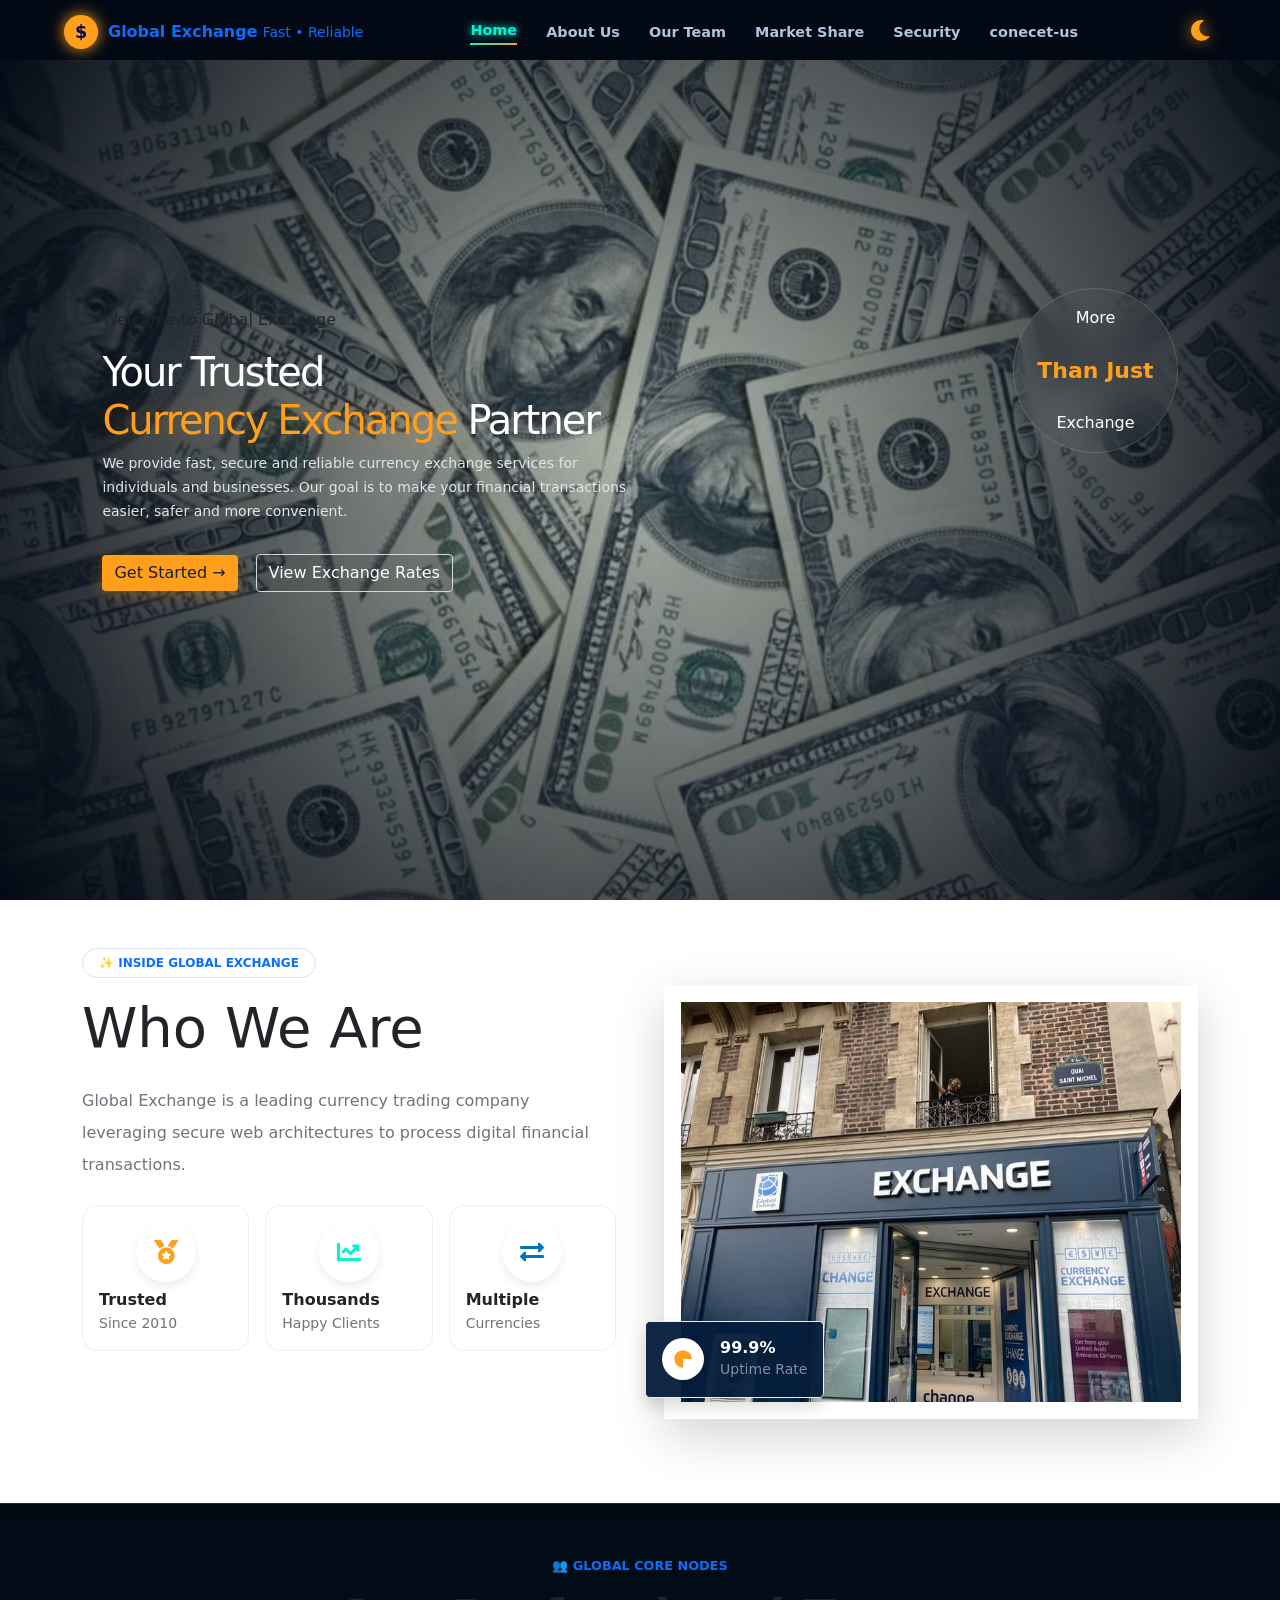
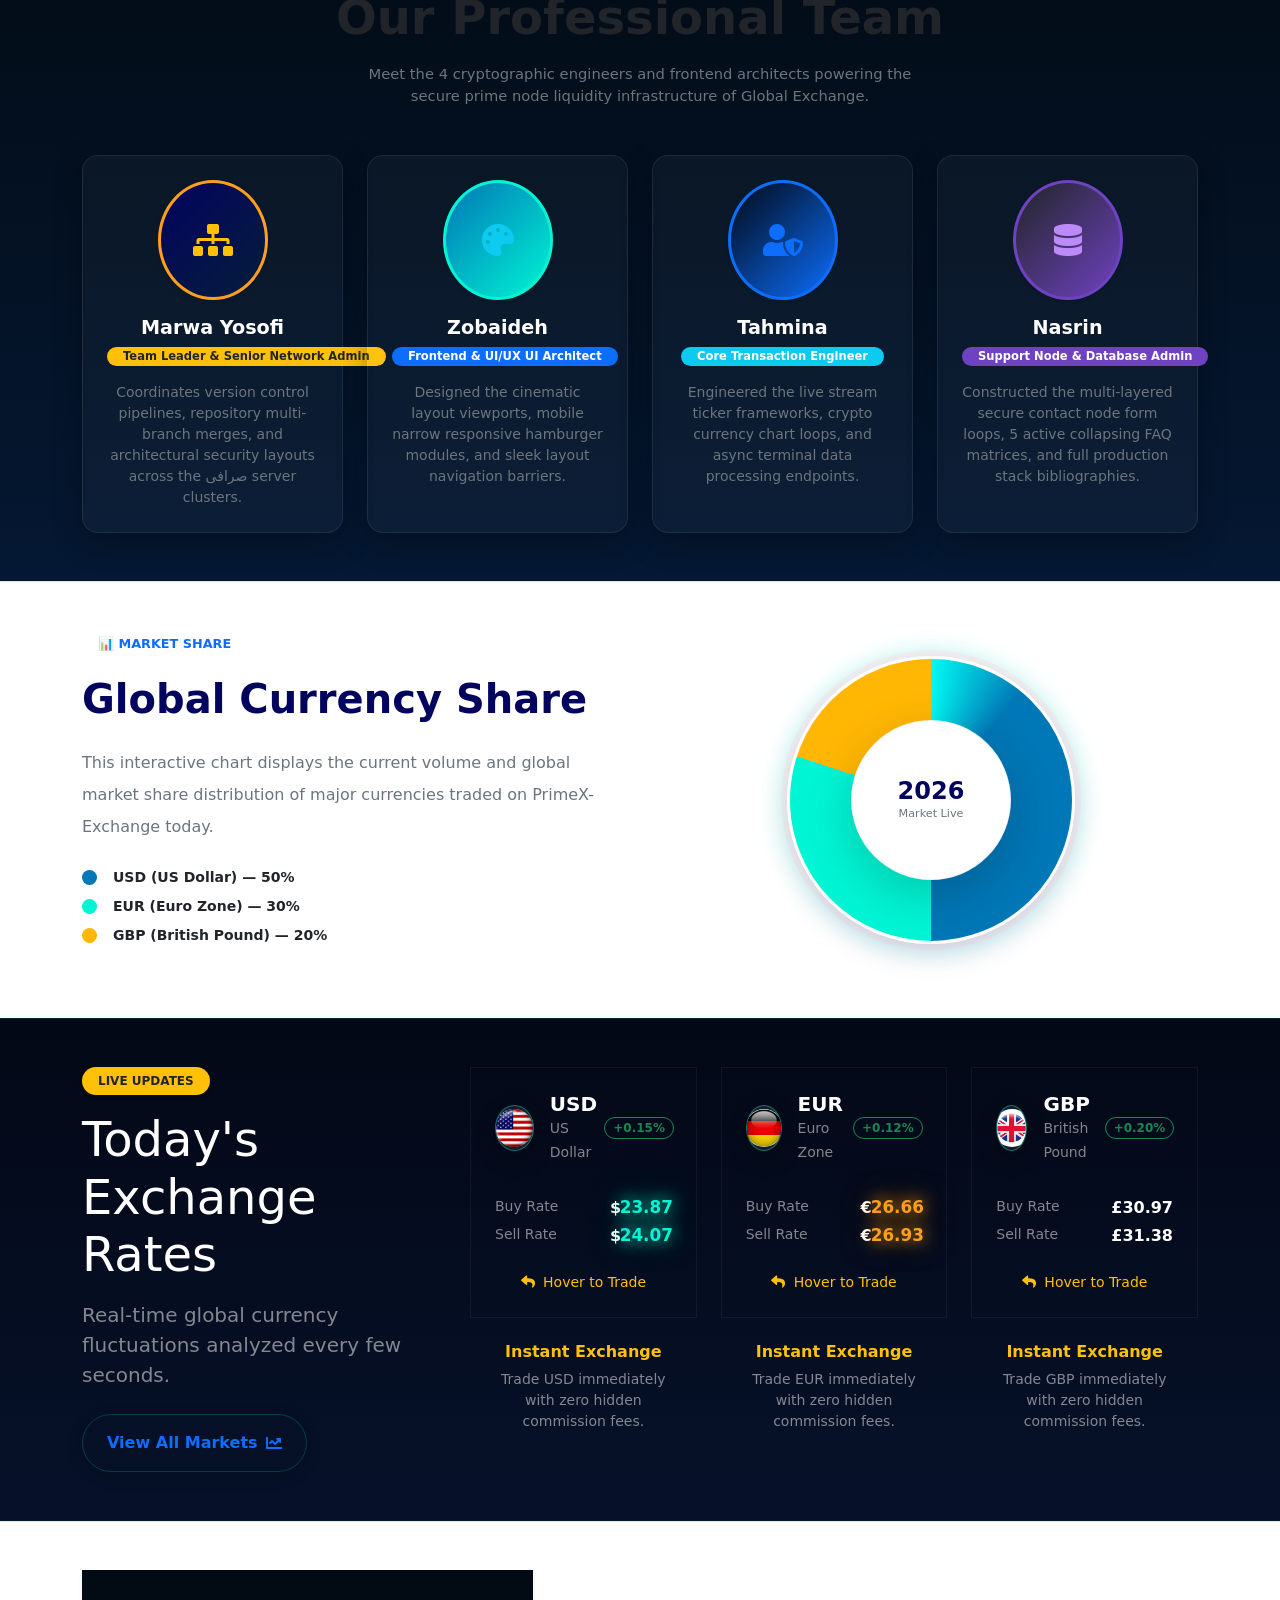
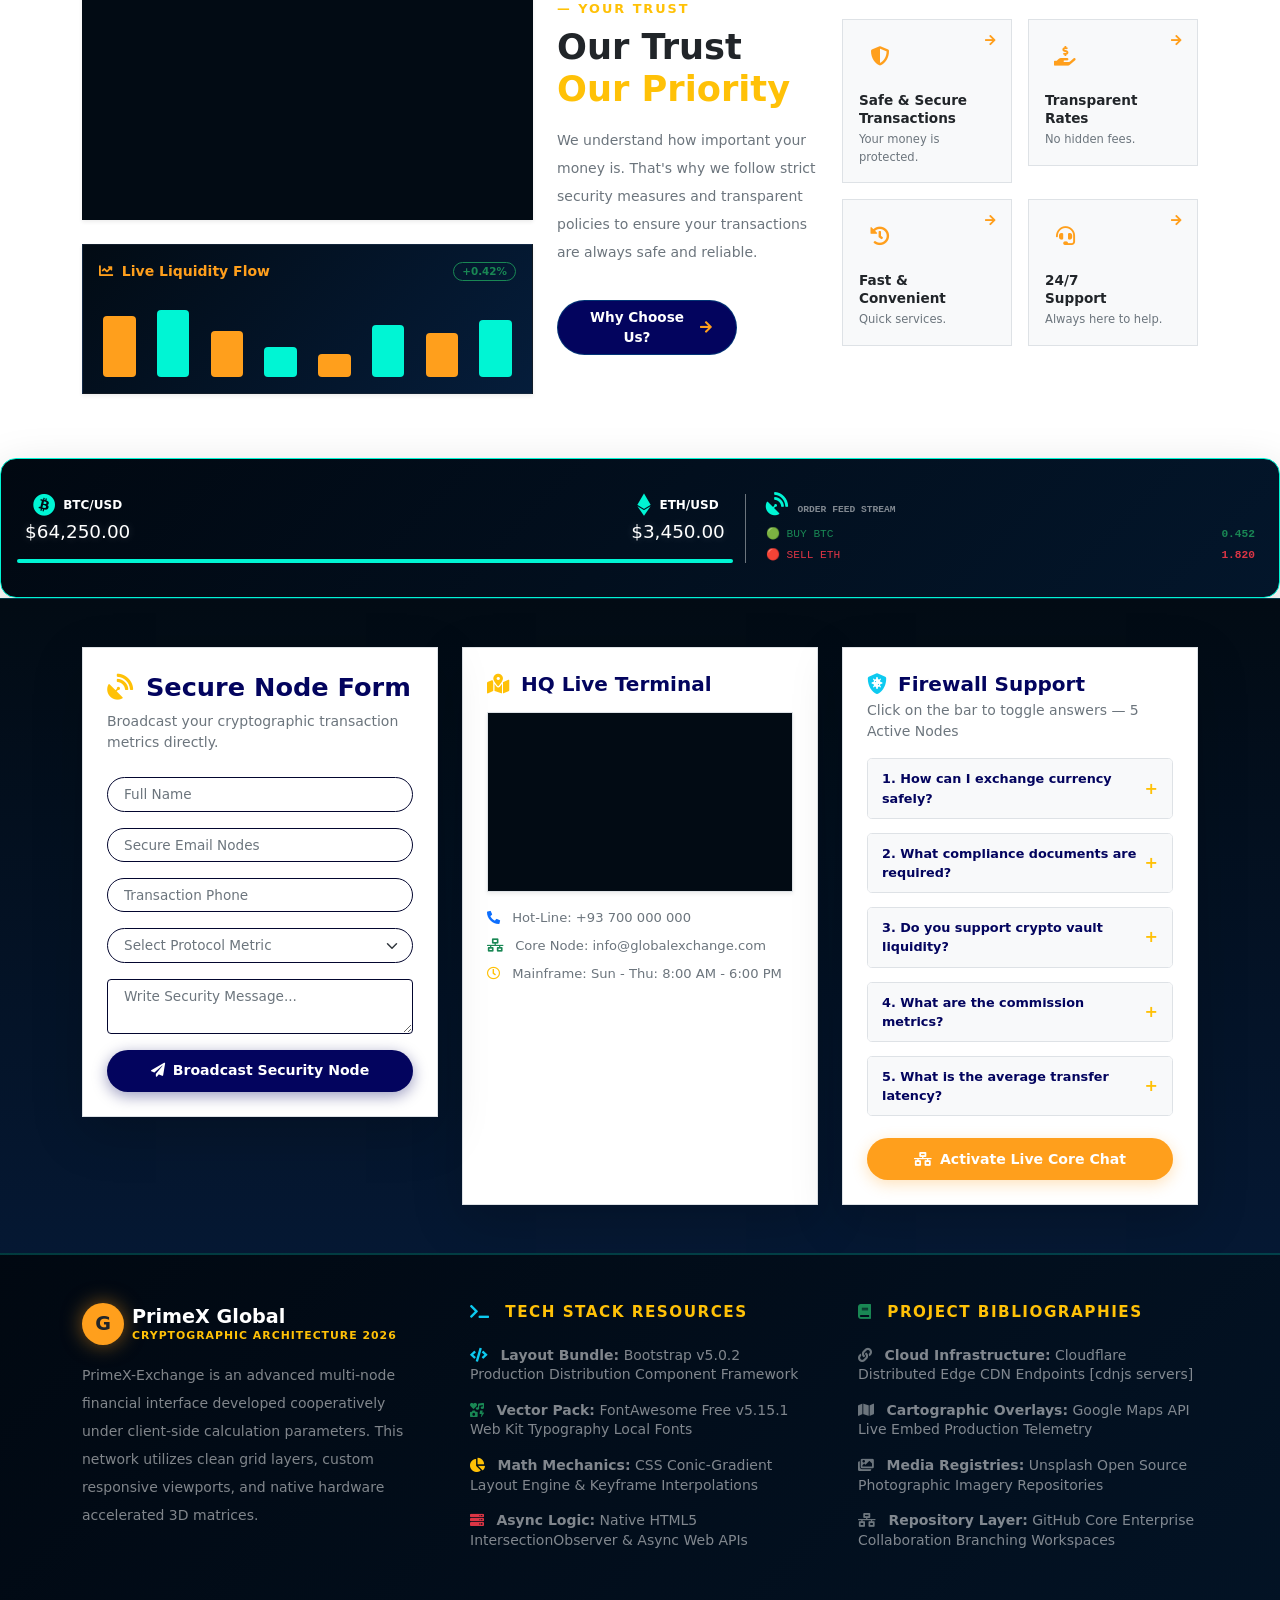
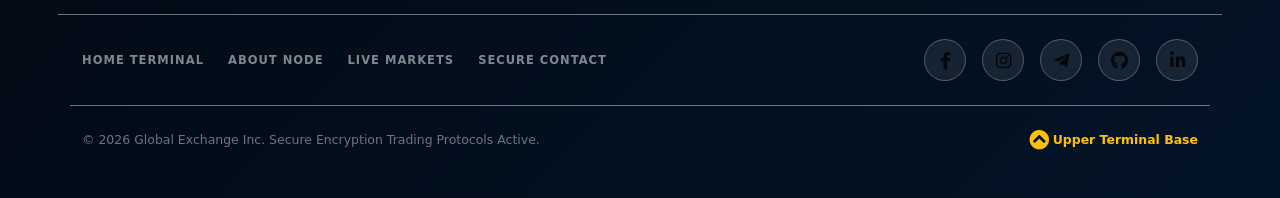
==== commit 8abb95b5: "first hover finsh" ====
--- a/index.html
+++ b/index.html
@@ -48,7 +48,7 @@
             <h1>Your Trusted<br /><span>Currency Exchange</span> Partner</h1>
             <p class="description">We provide fast, secure and reliable currency exchange services for individuals and businesses. Our goal is to make your financial transactions easier, safer and more convenient.</p>
             <div class="hero-buttons">
-                <a class="btn primary" href="#get-started">Get Started <span class="arrow-move">→</span></a>
+                <a class="btn primary" href="#about-us-sectionx">Get Started <span class="arrow-move">→</span></a>
                 <a class="btn outline" href="#rates"> View Exchange Rates </a>
             </div>
         </div>
@@ -227,100 +227,105 @@
     </div>
 </section>
 
-<!-- === END GLOBAL MARKET SHARE PIE CHART SECTION === -->
- <section class="exchange-rates-section py-5 position-relative overflow-hidden text-white">
-        <div class="container position-relative z-1">
-            <div class="row align-items-center g-5">
-                <div class="col-lg-4 text-center text-lg-start">
-                    <span class="badge bg-warning text-dark px-3 py-2 rounded-pill fw-bold text-uppercase mb-3 shadow-sm">Live Updates</span>
-                    <h2 class="fw-extrabold display-5 mb-3 bg-gradient-text text-white">Today's Exchange Rates</h2>
-                    <p class="text-white-50 fs-5 mb-4">Real-time global currency fluctuations analyzed every few seconds.</p>
-                    <a href="#" class="btn-glow px-4 py-3 rounded-pill fw-bold d-inline-flex align-items-center justify-content-center text-decoration-none">
-                        <span>View All Markets</span><i class="fas fa-chart-line ms-2 animate-bounce"></i>
-                    </a>
-                </div>    
-                <div class="col-lg-8">
-                    <div class="row g-4 justify-content-center"> 
-                        <!-- USD Card -->
-                        <div class="col-md-4 col-sm-6 flip-card-container">
-                            <div class="flip-card">
-                                <div class="flip-card-front p-4 rounded-4 d-flex flex-column justify-content-between">
-                                    <div class="d-flex align-items-center justify-content-between mb-3">
-                                        <div class="d-flex align-items-center">
-                                            <!-- اصلاح آدرس کامل پرچم آمریکا -->
-                                            <img src="./image/Usa Round Flag Glossy Glass Effect Vector Transparent Background, United States Flag, Usa Flag, Usa Flag Vector PNG and Vector with Transparent Background for Free Download.jpg" alt="USD" class="rounded-circle me-3 border border-2 border-light-subtle shadow-sm" width="42" height="42" style="object-fit: cover;">
-                                            <div><h5 class="fw-bold mb-0">USD</h5><small class="text-white-50">US Dollar</small></div>
-                                        </div>  
-                                        <span class="badge bg-success-subtle text-success border border-success rounded-pill px-2 py-1 small">+0.15%</span>
-                                    </div>   
-                                    <div class="my-3">
-                                        <div class="d-flex justify-content-between small text-white-50 mb-1"><span>Buy Rate</span> <span class="fw-bold text-white fs-6">$<span class="count-up" data-target="70.20">0</span></span></div>
-                                        <div class="d-flex justify-content-between small text-white-50"><span>Sell Rate</span> <span class="fw-bold text-white fs-6">$<span class="count-up" data-target="70.80">0</span></span></div>
-                                    </div>    
-                                    <div class="mt-2 text-center text-warning small opacity-75"><i class="fas fa-reply me-1"></i> Hover to Trade</div>
-                                </div>
-                                <div class="flip-card-back p-4 rounded-4 d-flex flex-column justify-content-center align-items-center text-center">
-                                    <h6 class="fw-bold text-warning mb-2">Instant Exchange</h6>
-                                    <p class="small text-white-50 mb-3">Trade USD immediately with zero hidden commission fees.</p>
-
-                                </div>
-                            </div>
-                        </div>
-                        <!-- EUR Card -->
-                        <div class="col-md-4 col-sm-6 flip-card-container">
-                            <div class="flip-card">
-                                <div class="flip-card-front p-4 rounded-4 d-flex flex-column justify-content-between">
-                                    <div class="d-flex align-items-center justify-content-between mb-3">
-                                        <div class="d-flex align-items-center">
-                                            <!-- اصلاح آدرس کامل پرچم یورو -->
-                                            <img src="./image/Germany.jpg" alt="EUR" class="rounded-circle me-3 border border-2 border-light-subtle shadow-sm" width="42" height="42" style="object-fit: cover;">
-                                            <div><h5 class="fw-bold mb-0">EUR</h5><small class="text-white-50">Euro Zone</small></div>
-                                        </div>  
-                                        <span class="badge bg-success-subtle text-success border border-success rounded-pill px-2 py-1 small">+0.12%</span>
-                                    </div>   
-                                    <div class="my-3">
-                                        <div class="d-flex justify-content-between small text-white-50 mb-1"><span>Buy Rate</span> <span class="fw-bold text-white fs-6">€<span class="count-up" data-target="78.40">0</span></span></div>
-                                        <div class="d-flex justify-content-between small text-white-50"><span>Sell Rate</span> <span class="fw-bold text-white fs-6">€<span class="count-up" data-target="79.20">0</span></span></div>
-                                    </div>    
-                                    <div class="mt-2 text-center text-warning small opacity-75"><i class="fas fa-reply me-1"></i> Hover to Trade</div>
-                                </div>
-                                <div class="flip-card-back p-4 rounded-4 d-flex flex-column justify-content-center align-items-center text-center">
-                                    <h6 class="fw-bold text-warning mb-2">Instant Exchange</h6>
-                                    <p class="small text-white-50 mb-3">Trade EUR immediately with zero hidden commission fees.</p>
-                                   
-                                </div>
-                            </div>
-                        </div>
-                        <!-- GBP Card -->
-                        <div class="col-md-4 col-sm-6 flip-card-container">
-                            <div class="flip-card">
-                                <div class="flip-card-front p-4 rounded-4 d-flex flex-column justify-content-between">
-                                    <div class="d-flex align-items-center justify-content-between mb-3">
-                                        <div class="d-flex align-items-center">
-                                            <!-- اصلاح آدرس کامل پرچم پوند بریتانیا -->
-                                            <img src="./image/688487861794938026.jpg" alt="GBP" class="rounded-circle me-3 border border-2 border-light-subtle shadow-sm" width="42" height="42" style="object-fit: cover;">
-                                            <div><h5 class="fw-bold mb-0">GBP</h5><small class="text-white-50">British Pound</small></div>
-                                        </div>  
-                                        <span class="badge bg-success-subtle text-success border border-success rounded-pill px-2 py-1 small">+0.20%</span>
-                                    </div>   
-                                    <div class="my-3">
-                                        <div class="d-flex justify-content-between small text-white-50 mb-1"><span>Buy Rate</span> <span class="fw-bold text-white fs-6">£<span class="count-up" data-target="91.10">0</span></span></div>
-                                        <div class="d-flex justify-content-between small text-white-50"><span>Sell Rate</span> <span class="fw-bold text-white fs-6">£<span class="count-up" data-target="92.30">0</span></span></div>
-                                    </div>    
-                                    <div class="mt-2 text-center text-warning small opacity-75"><i class="fas fa-reply me-1"></i> Hover to Trade</div>
-                                </div>
-                                <div class="flip-card-back p-4 rounded-4 d-flex flex-column justify-content-center align-items-center text-center">
-                                    <h6 class="fw-bold text-warning mb-2">Instant Exchange</h6>
-                                    <p class="small text-white-50 mb-3">Trade GBP immediately with zero hidden commission fees.</p>
-                                   
-                                </div>
-                            </div>
-                        </div>
-                    </div>
-                </div>
-            </div>
-        </div>
-    </section>
+<!-- === 4. LIVE EXCHANGE RATES SECTION (Zobaideh & Marwa Integrated) === -->
+<section class="exchange-rates-section py-5 position-relative overflow-hidden text-white">
+    <div class="container position-relative z-1">
+        <div class="row align-items-center g-5">
+            <div class="col-lg-4 text-center text-lg-start">
+                <span class="badge bg-warning text-dark px-3 py-2 rounded-pill fw-bold text-uppercase mb-3 shadow-sm">Live Updates</span>
+                <h2 class="fw-extrabold display-5 mb-3 bg-gradient-text text-white">Today's Exchange Rates</h2>
+                <p class="text-white-50 fs-5 mb-4">Real-time global currency fluctuations analyzed every few seconds.</p>
+                <a href="#" class="btn-glow px-4 py-3 rounded-pill fw-bold d-inline-flex align-items-center justify-content-center text-decoration-none">
+                    <span>View All Markets</span><i class="fas fa-chart-line ms-2 animate-bounce"></i>
+                </a>
+            </div>    
+            <div class="col-lg-8">
+                <div class="row g-4 justify-content-center"> 
+                    <!-- USD Card -->
+                    <div class="col-md-4 col-sm-6 flip-card-container">
+                        <div class="flip-card">
+                            <div class="flip-card-front p-4 rounded-4 d-flex flex-column justify-content-between">
+                                <div class="d-flex align-items-center justify-content-between mb-3">
+                                    <div class="d-flex align-items-center">
+                                        <!-- افزودن پوشش بیرق متحرک شیشه‌ای -->
+                                        <div class="flag-wrapper">
+                                            <img src="./image/Usa Round Flag Glossy Glass Effect Vector Transparent Background, United States Flag, Usa Flag, Usa Flag Vector PNG and Vector with Transparent Background for Free Download.jpg" alt="USD" class="currency-flag-img shadow-sm" width="42" height="42">
+                                        </div>
+                                        <div><h5 class="fw-bold mb-0">USD</h5><small class="text-white-50">US Dollar</small></div>
+                                    </div>  
+                                    <span class="badge bg-success-subtle text-success border border-success rounded-pill px-2 py-1 small">+0.15%</span>
+                                </div>   
+                                <div class="my-3">
+                                    <!-- افزودن کلاس rate-fast برای نوسان سریع ۲ ثانیه‌ای -->
+                                    <div class="d-flex justify-content-between small text-white-50 mb-1"><span>Buy Rate</span> <span class="fw-bold text-white fs-6">$<span class="count-up rate-fast" data-target="70.20">0</span></span></div>
+                                    <div class="d-flex justify-content-between small text-white-50"><span>Sell Rate</span> <span class="fw-bold text-white fs-6">$<span class="count-up rate-fast" data-target="70.80">0</span></span></div>
+                                </div>    
+                                <div class="mt-2 text-center text-warning small opacity-75"><i class="fas fa-reply me-1"></i> Hover to Trade</div>
+                            </div>
+                            <div class="flip-card-back p-4 rounded-4 d-flex flex-column justify-content-center align-items-center text-center">
+                                <h6 class="fw-bold text-warning mb-2">Instant Exchange</h6>
+                                <p class="small text-white-50 mb-3">Trade USD immediately with zero hidden commission fees.</p>
+                            </div>
+                        </div>
+                    </div>
+                    <!-- EUR Card -->
+                    <div class="col-md-4 col-sm-6 flip-card-container">
+                        <div class="flip-card">
+                            <div class="flip-card-front p-4 rounded-4 d-flex flex-column justify-content-between">
+                                <div class="d-flex align-items-center justify-content-between mb-3">
+                                    <div class="d-flex align-items-center">
+                                        <div class="flag-wrapper">
+                                            <img src="./image/Germany.jpg" alt="EUR" class="currency-flag-img shadow-sm" width="42" height="42">
+                                        </div>
+                                        <div><h5 class="fw-bold mb-0">EUR</h5><small class="text-white-50">Euro Zone</small></div>
+                                    </div>  
+                                    <span class="badge bg-success-subtle text-success border border-success rounded-pill px-2 py-1 small">+0.12%</span>
+                                </div>   
+                                <div class="my-3">
+                                    <!-- افزودن کلاس rate-fast برای نوسان سریع ۲ ثانیه‌ای -->
+                                    <div class="d-flex justify-content-between small text-white-50 mb-1"><span>Buy Rate</span> <span class="fw-bold text-white fs-6">€<span class="count-up rate-fast" data-target="78.40">0</span></span></div>
+                                    <div class="d-flex justify-content-between small text-white-50"><span>Sell Rate</span> <span class="fw-bold text-white fs-6">€<span class="count-up rate-fast" data-target="79.20">0</span></span></div>
+                                </div>    
+                                <div class="mt-2 text-center text-warning small opacity-75"><i class="fas fa-reply me-1"></i> Hover to Trade</div>
+                            </div>
+                            <div class="flip-card-back p-4 rounded-4 d-flex flex-column justify-content-center align-items-center text-center">
+                                <h6 class="fw-bold text-warning mb-2">Instant Exchange</h6>
+                                <p class="small text-white-50 mb-3">Trade EUR immediately with zero hidden commission fees.</p>
+                            </div>
+                        </div>
+                    </div>
+                    <!-- GBP Card -->
+                    <div class="col-md-4 col-sm-6 flip-card-container">
+                        <div class="flip-card">
+                            <div class="flip-card-front p-4 rounded-4 d-flex flex-column justify-content-between">
+                                <div class="d-flex align-items-center justify-content-between mb-3">
+                                    <div class="d-flex align-items-center">
+                                        <div class="flag-wrapper">
+                                            <img src="./image/688487861794938026.jpg" alt="GBP" class="currency-flag-img shadow-sm" width="42" height="42">
+                                        </div>
+                                        <div><h5 class="fw-bold mb-0">GBP</h5><small class="text-white-50">British Pound</small></div>
+                                    </div>  
+                                    <span class="badge bg-success-subtle text-success border border-success rounded-pill px-2 py-1 small">+0.20%</span>
+                                </div>   
+                                <div class="my-3">
+                                    <!-- افزودن کلاس rate-slow برای نوسان طولانی ۵ ثانیه‌ای -->
+                                    <div class="d-flex justify-content-between small text-white-50 mb-1"><span>Buy Rate</span> <span class="fw-bold text-white fs-6">£<span class="count-up rate-slow" data-target="91.10">0</span></span></div>
+                                    <div class="d-flex justify-content-between small text-white-50"><span>Sell Rate</span> <span class="fw-bold text-white fs-6">£<span class="count-up rate-slow" data-target="92.30">0</span></span></div>
+                                </div>    
+                                <div class="mt-2 text-center text-warning small opacity-75"><i class="fas fa-reply me-1"></i> Hover to Trade</div>
+                            </div>
+                            <div class="flip-card-back p-4 rounded-4 d-flex flex-column justify-content-center align-items-center text-center">
+                                <h6 class="fw-bold text-warning mb-2">Instant Exchange</h6>
+                                <p class="small text-white-50 mb-3">Trade GBP immediately with zero hidden commission fees.</p>
+                            </div>
+                        </div>
+                    </div>
+                </div>
+            </div>
+        </div>
+    </div>
+</section>
+
     <!-- === 4. TRUST SECTION (Tahmina & Marwa Clean Master Layout) === -->
     <section id="trust-section" class="trust-section py-5 bg-white border-top">
         <div class="container">
--- a/style.css
+++ b/style.css
@@ -115,23 +115,119 @@
 .team-section .modern-feature-card { background: rgba(255, 255, 255, 0.03) !important; border: 1px solid rgba(255, 255, 255, 0.08) !important; color: var(--white) !important; box-shadow: 0 10px 30px rgba(0,0,0,0.3) !important; }
 .team-section .modern-feature-card:hover { border-color: var(--accent-cyan) !important; box-shadow: 0 15px 35px rgba(0, 245, 212, 0.2) !important; transform: translateY(-10px) scale(1.02); }
 /* ===================================================
-   ۵. ADVANCED EXCHANGE RATES & LASER DATA FLOW (مروه جان)
-=================================================== */
-.exchange-rates-section { background: linear-gradient(135deg, #01060d 0%, var(--navy-primary) 100%) !important; }
-.flip-card-container { perspective: 1200px; height: 220px; }
-.flip-card { width: 100%; height: 100%; position: relative; transform-style: preserve-3d; transition: transform 0.6s ease; }
-.flip-card-container:hover .flip-card, .flip-card-container.flipped .flip-card { transform: rotateY(180deg); }
-.flip-card-front, .flip-card-back { position: absolute; width: 100%; height: 100%; backface-visibility: hidden; -webkit-backface-visibility: hidden; border-radius: 16px; }
-.flip-card-front { background: rgba(255, 255, 255, 0.02); border: 1px solid rgba(255, 255, 255, 0.08); }
-.flip-card-back { background: linear-gradient(135deg, var(--primary-color) 0%, var(--dark-color) 100%); transform: rotateY(180deg); }
-
-.flip-card-front .my-3 { position: relative; padding-bottom: 8px; }
-.flip-card-front .my-3::after {
-    content: ''; position: absolute; bottom: -2px; left: 0; width: 100%; height: 2px;
-    background: linear-gradient(90deg, transparent, var(--accent-cyan), transparent);
-    background-size: 200% 100%; animation: rateLaserFlow 2.5s infinite linear; will-change: background-position;
-}
-@keyframes rateLaserFlow { 0% { background-position: 200% 0; } 100% { background-position: -200% 0; } }
+   ۵. پچ نهایی: افکت شیشه‌ای بیرق‌ها، هاور طولانی تیم و تنظیم رنگ سکشن نرخ اسعار
+=================================================== */
+@keyframes neonBorderRotate {
+    0% { transform: rotate(0deg); }
+    100% { transform: rotate(360deg); }
+}
+
+/* 🌟 تنظیم اختصاصی رنگ پس‌زمینه بخش نرخ اسعار در حالت شب (تیره) 🌟 */
+.exchange-rates-section {
+    background: linear-gradient(180deg, #030816 0%, #061129 100%) !important; /* سرمه‌ای سایبرپانک تیره و عمیق */
+    border-top: 1px solid rgba(0, 245, 212, 0.1) !important;
+    border-bottom: 1px solid rgba(0, 245, 212, 0.1) !important;
+}
+
+/* افکت شیشه‌ای لوکس بیرق‌های بخش نرخ ارز (Glassmorphism) */
+.flag-wrapper {
+    position: relative !important;
+    width: 46px;
+    height: 46px;
+    border-radius: 50% !important;
+    background: rgba(255, 255, 255, 0.08) !important; 
+    backdrop-filter: blur(8px) !important;
+    -webkit-backdrop-filter: blur(8px) !important;
+    border: 1.5px solid rgba(0, 245, 212, 0.4) !important; 
+    box-shadow: 0 8px 20px rgba(0, 0, 0, 0.3) !important;
+    display: flex !important;
+    align-items: center !important;
+    justify-content: center !important;
+    margin-right: 1rem;
+    overflow: hidden !important;
+}
+
+/* انیمیشن چرخش مداوم تصاویر بیرق‌ها درون شیشه */
+.currency-flag-img {
+    border-radius: 50% !important;
+    object-fit: cover !important;
+    animation: neonBorderRotate 14s linear infinite !important; 
+    transition: transform 0.4s ease !important;
+    width: 38px !important;
+    height: 38px !important;
+}
+
+.flag-wrapper:hover {
+    border-color: #ffffff !important;
+    box-shadow: 0 0 15px rgba(0, 245, 212, 0.6) !important;
+}
+.flag-wrapper:hover .currency-flag-img {
+    animation-duration: 6s !important; 
+}
+
+/* هاور طولانی و لوکس کارت‌های اعضای تیم */
+.team-section .modern-feature-card {
+    transition: all 0.7s cubic-bezier(0.19, 1, 0.22, 1) !important;
+}
+.team-section .modern-feature-card:hover {
+    transform: translateY(-15px) scale(1.03) !important;
+    border-color: var(--amber-gold) !important;
+    box-shadow: 0 20px 40px rgba(255, 159, 28, 0.25) !important;
+}
+.team-section .modern-feature-card .icon-circle i {
+    transition: transform 0.8s ease-in-out !important;
+}
+.team-section .modern-feature-card:hover .icon-circle i {
+    transform: rotate(360deg) scale(1.2);
+}
+
+/* سفید ماندن سه دایره بخش درباره ما */
+.icon-circle {
+    background-color: #ffffff !important;
+    width: 60px; height: 60px; border-radius: 50%;
+    display: flex; align-items: center; justify-content: center; margin: 0 auto;
+    box-shadow: 0 4px 10px rgba(0, 0, 0, 0.08) !important;
+}
+.icon-circle .fa-medal { color: var(--amber-gold) !important; }
+.icon-circle .fa-chart-line { color: var(--accent-cyan) !important; }
+.icon-circle .fa-exchange-alt { color: var(--primary-color) !important; }
+
+#themeToggle {
+    color: var(--amber-gold) !important;
+    text-shadow: 0 0 15px rgba(255, 159, 28, 0.8);
+    font-size: 1.3rem !important;
+    display: inline-block !important;
+    visibility: visible !important;
+}
+
+/* ===================================================
+   استایل‌های وضعیت لایت مود (تم روشن)
+=================================================== */
+body.light-theme { background: #f4f6fa !important; color: #0f172a !important; }
+body.light-theme .navbar { background-color: rgba(255, 255, 255, 0.95) !important; border-bottom: 1px solid rgba(0, 0, 0, 0.1) !important; box-shadow: 0 4px 20px rgba(0, 0, 0, 0.05); }
+body.light-theme #themeToggle { color: #ff7b00 !important; filter: drop-shadow(0 0 8px rgba(255, 123, 0, 0.6)); }
+body.light-theme .nav-links a { color: #475569 !important; }
+body.light-theme .nav-links a:hover, body.light-theme .nav-links a.active { color: var(--primary-color) !important; text-shadow: none !important; }
+body.light-theme .hero-overlay { background: radial-gradient(circle, rgba(5, 29, 59, 0.6) 0%, var(--dark-bg) 100%) !important; }
+body.light-theme h1, body.light-theme .description, body.light-theme .hero-slogan { color: var(--white) !important; }
+body.light-theme h2, body.light-theme h6, body.light-theme .text-navy, body.light-theme .fw-black { color: #0f172a !important; }
+body.light-theme .text-secondary, body.light-theme .text-muted, body.light-theme .small-description { color: #475569 !important; }
+body.light-theme .modern-feature-card, body.light-theme .team-section .modern-feature-card, body.light-theme .flip-card-front, body.light-theme .flip-card-back { background: #ffffff !important; border: 1px solid rgba(0, 0, 0, 0.08) !important; }
+
+/* 🌟 تنظیم رنگ بخش نرخ اسعار در حالت روشن 🌟 */
+body.light-theme .exchange-rates-section {
+    background: #edf1f7 !important; /* رنگ روشن و متمایز از سایر بخش‌ها */
+}
+body.light-theme .flag-wrapper { background: rgba(0, 0, 0, 0.04) !important; border-color: rgba(0, 0, 0, 0.15) !important; }
+body.light-theme .icon-circle .fa-medal { color: #ff9f1c !important; }
+body.light-theme .icon-circle .fa-chart-line { color: #00b4d8 !important; }
+body.light-theme .icon-circle .fa-exchange-alt { color: #0077b6 !important; }
+body.light-theme .team-section { background: #e2e8f0 !important; border-top: 1px solid rgba(0, 0, 0, 0.05) !important; }
+body.light-theme .floating-badge { background: #ffffff !important; border: 1px solid rgba(0, 0, 0, 0.1) !important; }
+
+body, .navbar, .nav-links a, .modern-feature-card, .team-section, h1, h2, p, #themeToggle, .icon-circle, .flip-card-front, .flip-card-back, .flag-wrapper, .exchange-rates-section {
+    transition: background-color 0.4s ease, color 0.4s ease, border-color 0.4s ease !important;
+}
 
 /* ===================================================
    ۶. TRUST & TERMINAL FLOW (تهمینه جان)
@@ -206,11 +302,11 @@
 /* ===================================================
    ۸. NASRIN SUPPORT LABELS & 100% MOBILE RESPONSIVE
 =================================================== */
-.custom-cyber-input { border: 1px solid #ced4da !important; background-color: #ffffff !important; transition: all 0.3s ease-in-out !important; }
+.custom-cyber-input { border: 1px solid #03062f !important; background-color: #ffffff !important; transition: all 0.3s ease-in-out !important; }
 .custom-cyber-input:hover, .custom-cyber-input:focus { border-color: var(--amber-gold) !important; background-color: rgba(255, 159, 28, 0.02) !important; box-shadow: 0 0 15px rgba(255, 159, 28, 0.25) !important; padding-left: 20px !important; outline: none !important; }
 .btn-cyber-submit { position: relative; overflow: hidden; z-index: 1; font-size: 0.9rem !important; font-weight: 800 !important; background-color: var(--dark-color) !important; color: var(--white) !important; transition: all 0.4s cubic-bezier(0.16, 1, 0.3, 1) !important; box-shadow: 0 4px 15px rgba(3, 4, 94, 0.4) !important; }
 .btn-cyber-submit:hover { background-color: var(--accent-cyan) !important; color: var(--dark-bg) !important; transform: translateY(-4px) scale(1.02) !important; box-shadow: 0 0 25px var(--accent-cyan) !important; }
-.social-cyber-orb { width: 42px !important; height: 42px !important; border-radius: 50% !important; border: 1px solid rgba(255, 255, 255, 0.25) !important; display: inline-flex !important; align-items: center !important; justify-content: center !important; color: #ffffff !important; text-decoration: none !important; font-size: 1.1rem !important; background: rgba(255, 255, 255, 0.08) !important; backdrop-filter: blur(5px); transition: all 0.4s cubic-bezier(0.175, 0.885, 0.32, 1.275) !important; }
+.social-cyber-orb { width: 42px !important; height: 42px !important; border-radius: 50% !important; border: 1px solid rgba(255, 255, 255, 0.25) !important; display: inline-flex !important; align-items: center !important; justify-content: center !important; color: #070609 !important; text-decoration: none !important; font-size: 1.1rem !important; background: rgba(255, 255, 255, 0.08) !important; backdrop-filter: blur(5px); transition: all 0.4s cubic-bezier(0.175, 0.885, 0.32, 1.275) !important; }
 .social-cyber-orb:hover { color: #010811 !important; transform: translateY(-8px) rotate(360deg) scale(1.18) !important; }
 .faq-cyber-item { border: 1px solid rgba(0, 0, 0, 0.08) !important; margin-bottom: 6px !important; background: #ffffff !important; transform: none !important; animation: none !important; transition: none !important; }
 .faq-question { cursor: pointer !important; outline: none !important; padding: 10px 14px !important; color: #03045e !important; font-weight: 700 !important; font-size: 0.8rem !important; }
@@ -506,3 +602,424 @@
     transform: translateY(-4px) scale(1.03) !important;
     box-shadow: 0 10px 25px rgba(0, 245, 212, 0.5) !important;
 }
+/* ===================================================
+   ۵. پچ نهایی: افکت شیشه‌ای بیرق‌ها، انیمیشن چرخش مداوم و لایت مود
+=================================================== */
+
+/* تعریف انیمیشن چرخش ۳۶۰ درجه مداوم برای بیرق‌ها */
+@keyframes continuousFlagRotate {
+    0% { transform: rotate(0deg); }
+    100% { transform: rotate(360deg); }
+}
+
+/* 🌟 کانتینر افکت شیشه‌ای و نئونی بیرق‌ها (Glassmorphic) 🌟 */
+.flag-wrapper {
+    position: relative !important;
+    width: 46px;
+    height: 46px;
+    border-radius: 50% !important;
+    background: rgba(255, 255, 255, 0.08) !important; /* شیشه شفاف */
+    backdrop-filter: blur(8px) !important;
+    -webkit-backdrop-filter: blur(8px) !important;
+    border: 1.5px solid rgba(0, 245, 212, 0.4) !important; /* مرز فیروزه‌ای نئونی */
+    box-shadow: 0 8px 20px rgba(0, 0, 0, 0.3) !important;
+    display: flex !important;
+    align-items: center !important;
+    justify-content: center !important;
+    margin-right: 1rem;
+    overflow: hidden !important;
+}
+
+/* 🌟 انیمیشن چرخش مداوم، همیشگی و بی‌پایان تصاویر بیرق‌ها درون شیشه 🌟 */
+.currency-flag-img {
+    border-radius: 50% !important;
+    object-fit: cover !important;
+    animation: continuousFlagRotate 14s linear infinite !important; /* چرخش بی‌پایان دور خود */
+    transition: transform 0.4s ease !important;
+    width: 38px !important;
+    height: 38px !important;
+}
+
+/* افکت درخشش شدیدتر نئونی هنگام هاور روی شیشه پرچم */
+.flag-wrapper:hover {
+    border-color: #ffffff !important;
+    box-shadow: 0 0 15px rgba(0, 245, 212, 0.6) !important;
+}
+.flag-wrapper:hover .currency-flag-img {
+    animation-duration: 6s !important; /* سریع‌تر شدن چرخش هنگام هاور */
+}
+
+/* 🌟 هاور طولانی، لوکس و جذاب برای المان‌ها و کارت‌های اعضای تیم 🌟 */
+.team-section .modern-feature-card {
+    transition: all 0.7s cubic-bezier(0.19, 1, 0.22, 1) !important;
+}
+.team-section .modern-feature-card:hover {
+    transform: translateY(-15px) scale(1.03) !important;
+    border-color: var(--amber-gold) !important;
+    box-shadow: 0 20px 40px rgba(255, 159, 28, 0.25) !important;
+}
+.team-section .modern-feature-card .icon-circle i {
+    transition: transform 0.8s ease-in-out !important;
+}
+.team-section .modern-feature-card:hover .icon-circle i {
+    transform: rotate(360deg) scale(1.2);
+}
+
+/* سفید ماندن سه دایره بخش درباره ما */
+.icon-circle {
+    background-color: #ffffff !important;
+    width: 60px; height: 60px; border-radius: 50%;
+    display: flex; align-items: center; justify-content: center; margin: 0 auto;
+    box-shadow: 0 4px 10px rgba(0, 0, 0, 0.08) !important;
+}
+.icon-circle .fa-medal { color: var(--amber-gold) !important; }
+.icon-circle .fa-chart-line { color: var(--accent-cyan) !important; }
+.icon-circle .fa-exchange-alt { color: var(--primary-color) !important; }
+
+/* استایل دکمه ناوبری تغییر تم */
+#themeToggle {
+    color: var(--amber-gold) !important;
+    text-shadow: 0 0 15px rgba(255, 159, 28, 0.8);
+    font-size: 1.3rem !important;
+    display: inline-block !important;
+    visibility: visible !important;
+}
+
+/* استایل‌های جامع وضعیت لایت مود (تم روشن) بدون افت کیفیت پس‌زمینه هیرو */
+body.light-theme { background: #f4f6fa !important; color: #0f172a !important; }
+body.light-theme .navbar { background-color: rgba(255, 255, 255, 0.95) !important; border-bottom: 1px solid rgba(0, 0, 0, 0.1) !important; box-shadow: 0 4px 20px rgba(0, 0, 0, 0.05); }
+body.light-theme #themeToggle { color: #ff7b00 !important; filter: drop-shadow(0 0 8px rgba(255, 123, 0, 0.6)); }
+body.light-theme .nav-links a { color: #475569 !important; }
+body.light-theme .nav-links a:hover, body.light-theme .nav-links a.active { color: var(--primary-color) !important; text-shadow: none !important; }
+body.light-theme .hero-overlay { background: radial-gradient(circle, rgba(5, 29, 59, 0.6) 0%, var(--dark-bg) 100%) !important; }
+body.light-theme h1, body.light-theme .description, body.light-theme .hero-slogan { color: var(--white) !important; }
+body.light-theme h2, body.light-theme h6, body.light-theme .text-navy, body.light-theme .fw-black { color: #0f172a !important; }
+body.light-theme .text-secondary, body.light-theme .text-muted, body.light-theme .small-description { color: #475569 !important; }
+body.light-theme .modern-feature-card, body.light-theme .team-section .modern-feature-card, body.light-theme .flip-card-front, body.light-theme .flip-card-back { background: #ffffff !important; border: 1px solid rgba(0, 0, 0, 0.08) !important; }
+body.light-theme .flag-wrapper { background: rgba(0, 0, 0, 0.04) !important; border-color: rgba(0, 0, 0, 0.15) !important; }
+body.light-theme .icon-circle .fa-medal { color: #ff9f1c !important; }
+body.light-theme .icon-circle .fa-chart-line { color: #00b4d8 !important; }
+body.light-theme .icon-circle .fa-exchange-alt { color: #0077b6 !important; }
+body.light-theme .team-section { background: #e2e8f0 !important; border-top: 1px solid rgba(0, 0, 0, 0.05) !important; }
+body.light-theme .floating-badge { background: #ffffff !important; border: 1px solid rgba(0, 0, 0, 0.1) !important; }
+
+body, .navbar, .nav-links a, .modern-feature-card, .team-section, h1, h2, p, #themeToggle, .icon-circle, .flip-card-front, .flip-card-back, .flag-wrapper {
+    transition: background-color 0.4s ease, color 0.4s ease, border-color 0.4s ease !important;
+}
+/* ===================================================
+   ۷. انیمیشن چرخش مداوم آیکون‌های ویژگی در زمان هاور
+=================================================== */
+
+/* چرخش کامل آیکون اصلی کارت‌ها با حرکت نرم فیزیکی زمان هاور */
+.feature-card .icon-box i {
+    transition: transform 0.6s cubic-bezier(0.25, 1, 0.5, 1) !important;
+    display: inline-block;
+}
+
+.feature-card:hover .icon-box i {
+    transform: rotate(360deg) scale(1.15) !important; /* چرخش ۳۶۰ درجه آیکون */
+}
+
+/* ترنزیشن نرم برای ستون‌های نمودار لکوییدیتی */
+.live-chart-graphics .chart-bar {
+    transition: height 0.6s cubic-bezier(0.4, 0, 0.2, 1) !important;
+}
+/* ===================================================
+   ۸. افکت هاور لوکس و نئونی عنوان Our Trust Our Priority
+=================================================== */
+
+/* تنظیمات اولیه برای عنوان‌ها */
+.trust-text h2,
+.trust-text h2 span.text-warning {
+    display: inline-block;
+    cursor: default;
+    transition: transform 0.5s cubic-bezier(0.16, 1, 0.3, 1), 
+                text-shadow 0.5s ease, 
+                filter 0.5s ease !important;
+    will-change: transform, text-shadow;
+}
+
+/* افکت هاور روی بخش اول عنوان (Our Trust) */
+.trust-text h2:hover {
+    transform: translateY(-3px) scale(1.03);
+    text-shadow: 0 0 15px rgba(255, 255, 255, 0.4),
+                 0 0 30px rgba(0, 119, 182, 0.3); /* درخشش ملایم بدون تغییر رنگ */
+}
+
+/* افکت هاور روی بخش طلایی عنوان (Our Priority) */
+.trust-text h2 span.text-warning:hover {
+    transform: translateY(-3px) scale(1.06) rotate(-1deg) !important;
+    text-shadow: 0 0 15px var(--amber-gold),
+                 0 0 30px rgba(255, 159, 28, 0.5) !important; /* درخشش نئونی پررنگ زعفرانی صرافی */
+    filter: drop-shadow(0 0 8px var(--amber-gold));
+}
+/* ===================================================
+   ۹. افکت هاور نئونی و موج نوری متحرک برای دکمه Why Choose Us?
+=================================================== */
+
+/* تنظیمات ساختاری پایه برای دکمه اختصاصی صرافی مروه */
+.trust-text .btn-modern-glow {
+    position: relative !important;
+    overflow: hidden !important; /* برای مخفی ماندن موج نوری قبل از هاور */
+    transition: transform 0.4s cubic-bezier(0.16, 1, 0.3, 1), 
+                box-shadow 0.4s ease, 
+                border-color 0.4s ease !important;
+    border: 1px solid rgba(0, 245, 212, 0.2) !important;
+    z-index: 1;
+}
+
+/* ایجاد لایه کاذب برای افکت لغزش موج نور نئونی از پشت متن */
+.trust-text .btn-modern-glow::before {
+    content: '' !important;
+    position: absolute !important;
+    top: 0 !important;
+    left: -100% !important; /* ابتدا در سمت چپ دکمه پنهان است */
+    width: 100% !important;
+    height: 100% !important;
+    background: linear-gradient(90deg, 
+                transparent, 
+                rgba(0, 245, 212, 0.25), 
+                rgba(255, 159, 28, 0.2), 
+                transparent) !important;
+    transition: left 0.6s cubic-bezier(0.25, 1, 0.5, 1) !important;
+    z-index: -1 !important;
+}
+
+/* افکت هاور اصلی دکمه: حرکت ۳ بعدی رو به بالا و درخشش هاله سایبرپانک */
+.trust-text .btn-modern-glow:hover {
+    transform: translateY(-5px) scale(1.03) !important; /* صعود ملایم دکمه */
+    box-shadow: 0 10px 25px rgba(0, 245, 212, 0.4), 
+                0 0 15px rgba(255, 159, 28, 0.2) !important; /* ایجاد دبل گلو یا درخشش دوگانه */
+    border-color: var(--accent-cyan) !important;
+}
+
+/* لغزش آنی موج نوری زمان رفتن ماوس روی دکمه */
+.trust-text .btn-modern-glow:hover::before {
+    left: 100% !important; /* عبور موج نوری جذاب از چپ به راست */
+}
+
+/* 🌟 انیمیشن پویای شلیک و لغزش فلشِ داخل دکمه 🌟 */
+.trust-text .btn-modern-glow .arrow-slide {
+    transition: transform 0.4s cubic-bezier(0.175, 0.885, 0.32, 1.275) !important;
+}
+
+.trust-text .btn-modern-glow:hover .arrow-slide {
+    transform: translateX(6px) scale(1.15) !important; /* شلیک فلش به سمت جلو با افکت ضربه‌ای */
+    color: var(--accent-cyan) !important;
+}
+/* ===================================================
+   ۱۰. انیمیشن شناور و بالا پایین رفتن مداوم آیکون‌های ویژگی (Trust)
+=================================================== */
+
+/* تعریف انیمیشن حرکت عمقی بالا و پایین (شناور نرم) */
+@keyframes autonomousFloatIcon {
+    0% {
+        transform: translateY(0px);
+    }
+    50% {
+        transform: translateY(-6px); /* هدایت ملایم آیکون به سمت بالا */
+    }
+    100% {
+        transform: translateY(0px);
+    }
+}
+
+/* 🌟 اعمال انیمیشن شناور همیشگی روی هر ۴ باکس آیکون بخش ویژگی‌ها 🌟 */
+.trust-section .feature-card .icon-box {
+    animation: autonomousFloatIcon 3s ease-in-out infinite !important; /* حرکت مداوم و بی‌پایان بالا و پایین */
+    display: flex !important;
+    align-items: center;
+    justify-content: center;
+    will-change: transform;
+}
+
+/* 🌟 متمایز کردن زمان شروع حرکت هر آیکون برای طبیعی‌تر شدن افکت (حرکت موجی چشمی) 🌟 */
+.trust-section .row .col-6:nth-child(1) .icon-box { animation-delay: 0s !important; }
+.trust-section .row .col-6:nth-child(2) .icon-box { animation-delay: 0.4s !important; }
+.trust-section .row .col-6:nth-child(3) .icon-box { animation-delay: 0.8s !important; }
+.trust-section .row .col-6:nth-child(4) .icon-box { animation-delay: 1.2s !important; }
+
+/* افکت فوق‌العاده جذاب زمان هاور: بزرگ شدن آیکون در حین شناور بودن */
+.trust-section .feature-card:hover .icon-box {
+    animation-play-state: paused !important; /* توقف موقت بالا پایین رفتن زمان هاور برای تمرکز کاربر */
+    transform: scale(1.18) rotate(-3deg) !important; /* بزرگ شدن و مایل شدن شیک آیکون با ماوس */
+    transition: transform 0.4s cubic-bezier(0.175, 0.885, 0.32, 1.275) !important;
+}
+/* ===================================================
+   ۱۱. انیمیشن شناور سراسری و مداوم برای تمام آیتم‌های سکشن Trust
+=================================================== */
+
+/* تعریف انیمیشن پایه شناور نرم (بالا و پایین رفتن خودکار) */
+@keyframes globalItemFloat {
+    0% {
+        transform: translateY(0px);
+    }
+    50% {
+        transform: translateY(-8px); /* هدایت نرم المان به سمت بالا */
+    }
+    100% {
+        transform: translateY(0px);
+    }
+}
+
+/* ۱. اعمال انیمیشن شناور روی قاب ویدیوی صرافی */
+.trust-section .trust-image {
+    animation: globalItemFloat 4s ease-in-out infinite !important;
+    will-change: transform;
+}
+.trust-section .trust-image:hover {
+    animation-play-state: paused !important; /* توقف موقت شناور هنگام هاور ماوس */
+    transform: scale(1.03) translateY(-4px) !important; /* افکت هاور اختصاصی */
+}
+
+/* ۲. اعمال انیمیشن شناور روی باکس نمودار متحرک لکوییدیتی */
+.trust-section .moving-chart-container {
+    animation: globalItemFloat 4.2s ease-in-out infinite !important;
+    animation-delay: 0.5s !important; /* تأخیر برای ایجاد حرکت موجی */
+    will-change: transform;
+}
+.trust-section .moving-chart-container:hover {
+    animation-play-state: paused !important;
+    transform: scale(1.02) translateY(-3px) !important;
+}
+
+/* ۳. اعمال انیمیشن شناور روی متن عنوان اصلی (Our Trust Our Priority) */
+.trust-section .trust-text h2 {
+    animation: globalItemFloat 4.5s ease-in-out infinite !important;
+    animation-delay: 0.2s !important;
+    will-change: transform;
+}
+
+/* ۴. اعمال انیمیشن شناور روی هر ۴ کارت ویژگی سمت راست به صورت متمایز */
+.trust-section .feature-card {
+    animation: globalItemFloat 3.8s ease-in-out infinite !important;
+    will-change: transform;
+}
+
+/* ایجاد تأخیر زمانی (Delay) بین کارت‌ها برای ایجاد افکت حرکت پله‌ای بسیار مقبول */
+.trust-section .row .col-6:nth-child(1) .feature-card { animation-delay: 0s !important; }
+.trust-section .row .col-6:nth-child(2) .feature-card { animation-delay: 0.3s !important; }
+.trust-section .row .col-6:nth-child(3) .feature-card { animation-delay: 0.6s !important; }
+.trust-section .row .col-6:nth-child(4) .feature-card { animation-delay: 0.9s !important; }
+
+/* افکت هاور خفن کارت‌ها: توقف حالت شناور خودکار و صعود سه‌بعدی نئونی با ماوس */
+.trust-section .feature-card:hover {
+    animation-play-state: paused !important;
+    transform: translateY(-12px) scale(1.03) !important;
+}
+
+/* ۵. اعمال انیمیشن شناور روی دکمه اصلی (Why Choose Us?) */
+.trust-section .btn-modern-glow {
+    animation: globalItemFloat 4.8s ease-in-out infinite !important;
+    animation-delay: 0.4s !important;
+    will-change: transform;
+}
+.trust-section .btn-modern-glow:hover {
+    animation-play-state: paused !important;
+    transform: translateY(-7px) scale(1.04) !important;
+}
+/* ===================================================
+   ۱۳. هاورهای فوق‌العاده لوکس، نئونی و ۳بعدی سکشن نرخ اسعار
+=================================================== */
+
+/* ۱. هاور دکمه اصلی (View All Markets) - افکت موج نوری و درخشش نئونی فیروزه‌ای */
+.exchange-rates-section .btn-glow {
+    position: relative !important;
+    overflow: hidden !important;
+    border: 1px solid rgba(0, 245, 212, 0.2) !important;
+    box-shadow: 0 4px 15px rgba(0, 0, 0, 0.2) !important;
+    transition: transform 0.4s cubic-bezier(0.16, 1, 0.3, 1), 
+                box-shadow 0.4s ease, 
+                border-color 0.4s ease !important;
+    z-index: 1;
+}
+
+.exchange-rates-section .btn-glow:hover {
+    transform: translateY(-5px) scale(1.03) !important;
+    border-color: var(--accent-cyan) !important;
+    box-shadow: 0 0 25px rgba(0, 245, 212, 0.6), 
+                0 0 40px rgba(0, 245, 212, 0.2) !important; /* درخشان شدن دکمه */
+}
+
+/* انیمیشن جهشی و ضربه‌ای آیکون داخل دکمه مارکت‌ها */
+.exchange-rates-section .btn-glow i.animate-bounce {
+    transition: transform 0.4s cubic-bezier(0.175, 0.885, 0.32, 1.275) !important;
+}
+.exchange-rates-section .btn-glow:hover i.animate-bounce {
+    transform: translate(4px, -2px) scale(1.2) !important; /* حرکت شیک آیکون رو به جلو و بالا */
+    color: var(--accent-cyan) !important;
+}
+
+/* ۲. هاور عنوان اصلی سکشن (Today's Exchange Rates) - افکت درخشش نئونی سفید ماتریکسی */
+.exchange-rates-section h2.fw-extrabold {
+    cursor: default;
+    transition: transform 0.4s cubic-bezier(0.16, 1, 0.3, 1), text-shadow 0.4s ease !important;
+}
+.exchange-rates-section h2.fw-extrabold:hover {
+    transform: scale(1.02) !important;
+    text-shadow: 0 0 20px rgba(255, 255, 255, 0.6), 
+                 0 0 40px rgba(0, 245, 212, 0.3) !important; /* هاله نوری دور تیتر اصلی */
+}
+
+/* ۳. هاور کارت‌های فلیپ ارزی (USD, EUR, GBP) - صعود سه‌بعدی و درخشش مرزها */
+.exchange-rates-section .flip-card-front {
+    border: 1px solid rgba(255, 255, 255, 0.05) !important;
+    transition: border-color 0.5s ease, box-shadow 0.5s ease !important;
+}
+
+/* افکت هوشمند: تغییر رنگ مرز و سایه هر کارت متناسب با وضعیت سود و تم ارز */
+.exchange-rates-section .flip-card-container:hover .flip-card-front {
+    border-color: var(--accent-cyan) !important; /* مرز فیروزه‌ای زمان هاور */
+    box-shadow: 0 20px 45px rgba(0, 245, 212, 0.18), 
+                0 0 30px rgba(3, 9, 20, 0.6) !important; /* سایه عمیق لوکس */
+}
+
+/* بزرگ‌نمایی ملایم تگ‌های قیمت داخل کارت‌ها زمان هاور کاربر */
+.exchange-rates-section .flip-card-container:hover .count-up {
+    text-shadow: 0 0 10px rgba(255, 255, 255, 0.5) !important;
+    transition: text-shadow 0.3s ease !important;
+}
+
+/* انیمیشن پویای تکان خوردن آیکون فلش کوچک راهنمای هاور در پشت کارت */
+.exchange-rates-section .flip-card-front .text-warning i {
+    transition: transform 0.4s ease !important;
+}
+.exchange-rates-section .flip-card-container:hover .flip-card-front .text-warning i {
+    transform: translateX(-4px) scale(1.1); /* اشاره متحرک به سمت فلیپ شدن کارت */
+}
+
+/* ۴. هاور و تغییر رنگ استایل دایره‌های کوچک درصد نوسان (+0.15% و...) */
+.exchange-rates-section .badge {
+    transition: transform 0.4s cubic-bezier(0.175, 0.885, 0.32, 1.275), background-color 0.3s ease !important;
+}
+.exchange-rates-section .flip-card-container:hover .badge {
+    transform: scale(1.1) rotate(3deg) !important; /* بزرگ شدن و چرخش فانتزی بج درصد نوسان */
+    background-color: var(--accent-cyan) !important;
+    color: var(--dark-bg) !important;
+    border-color: var(--accent-cyan) !important;
+}
+/* ===================================================
+   ۱۴. افکت‌های چشمک‌زن نئونی (Blink) برای نوسان پویای اعداد
+=================================================== */
+
+/* آماده‌سازی ترنزیشن نرم برای برگشت رنگ اعداد پس از چشمک زدن */
+.exchange-rates-section .count-up {
+    transition: color 0.4s ease, text-shadow 0.4s ease !important;
+}
+
+/* 🌟 حالت چشمک‌زن سبز نئونی در زمان افزایش قیمت 🌟 */
+.price-up-blink {
+    color: #00f5d4 !important; /* فیروزه‌ای نئونی صرافی شما */
+    text-shadow: 0 0 15px #00f5d4, 0 0 30px rgba(0, 245, 212, 0.6) !important;
+    transform: scale(1.05);
+    display: inline-block;
+}
+
+/* 🌟 حالت چشمک‌زن نارنجی زعفرانی در زمان کاهش قیمت 🌟 */
+.price-down-blink {
+    color: #ff9f1c !important; /* زرد زعفرانی صرافی شما */
+    text-shadow: 0 0 15px #ff9f1c, 0 0 30px rgba(255, 159, 28, 0.6) !important;
+    transform: scale(1.05);
+    display: inline-block;
+}
+
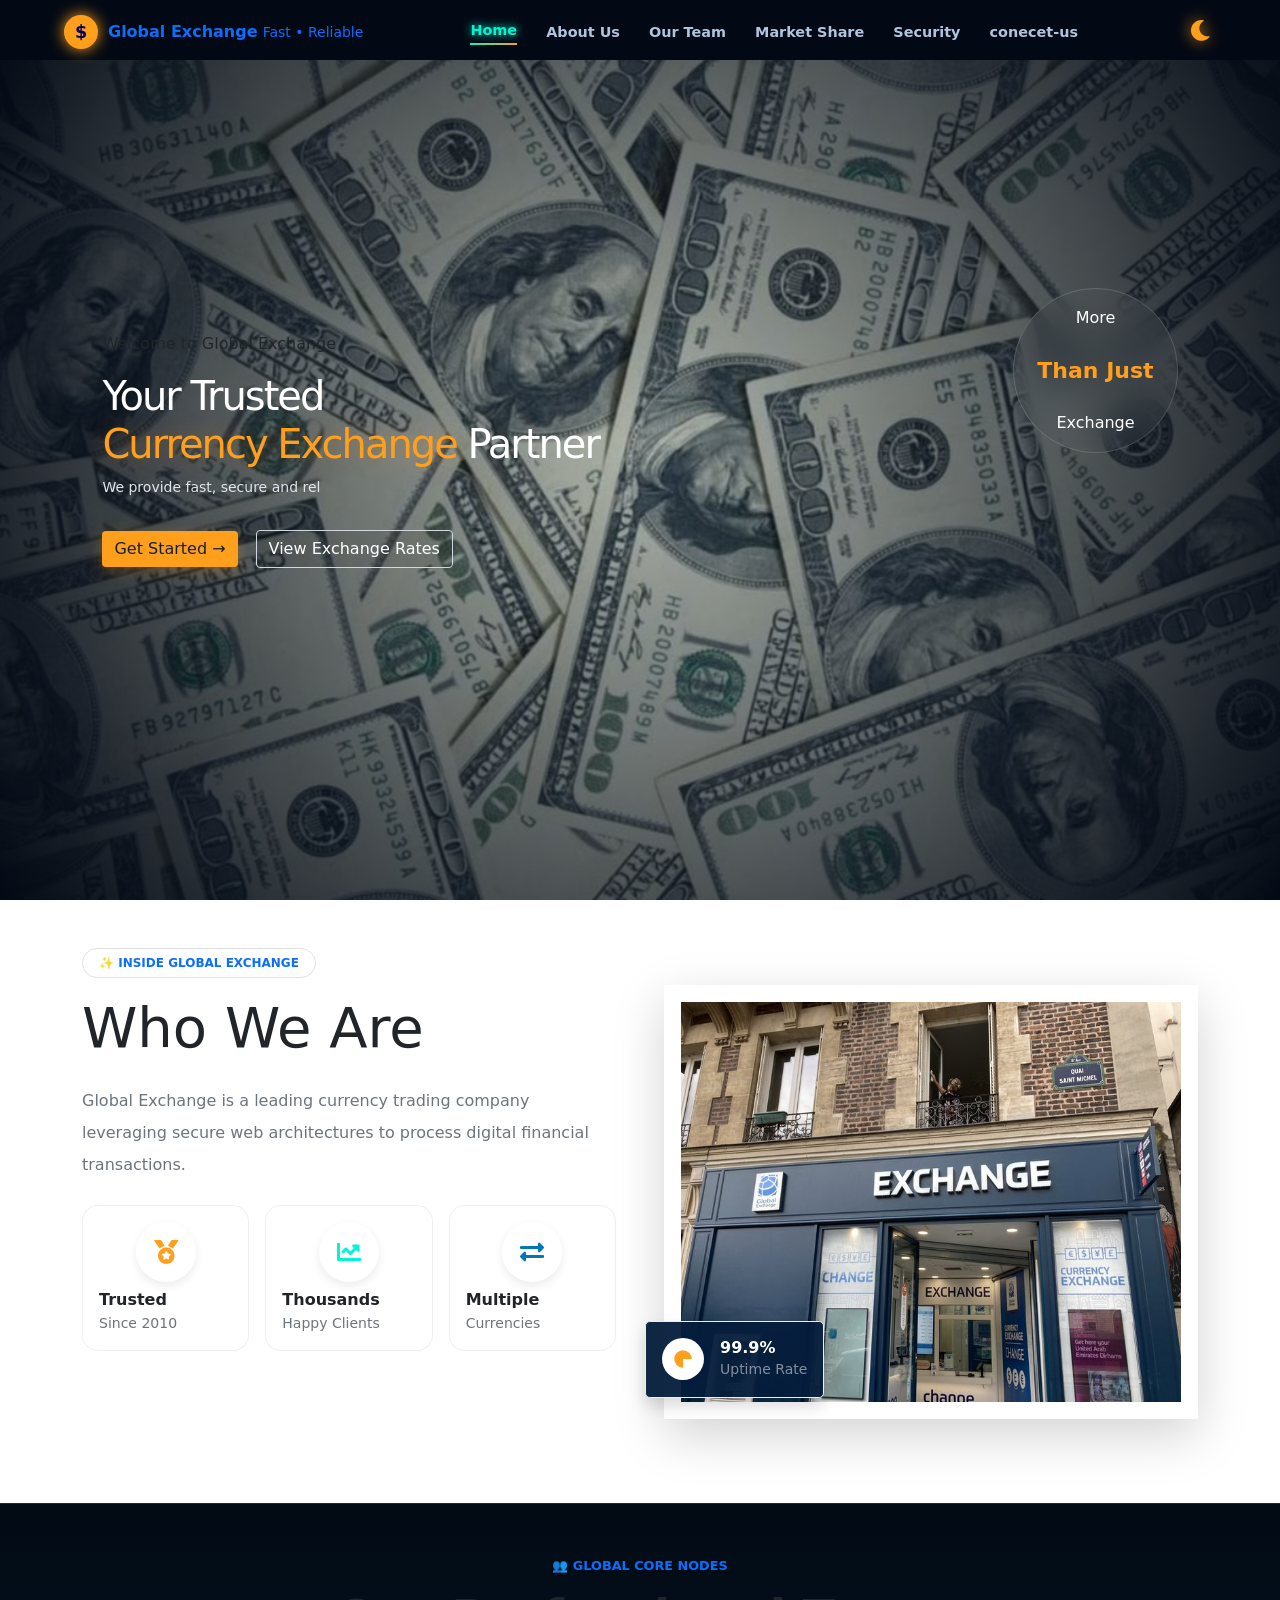
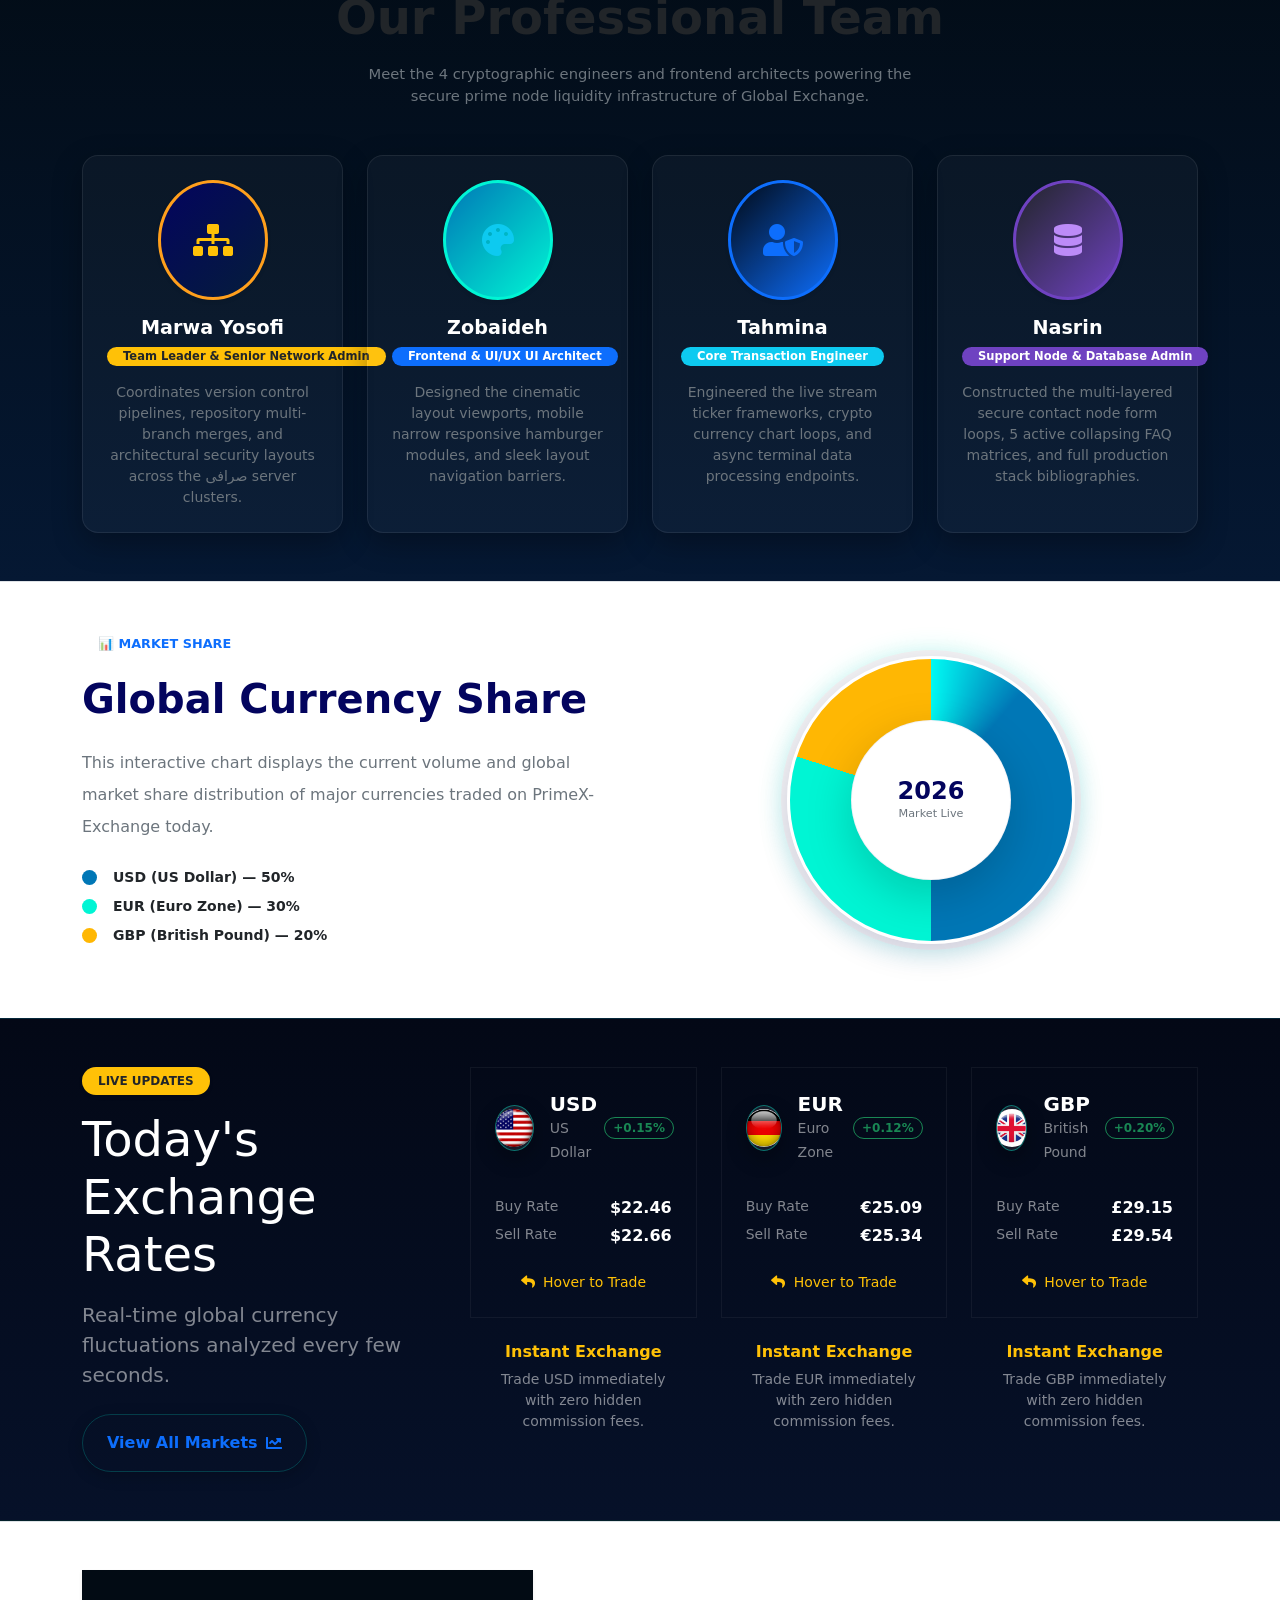
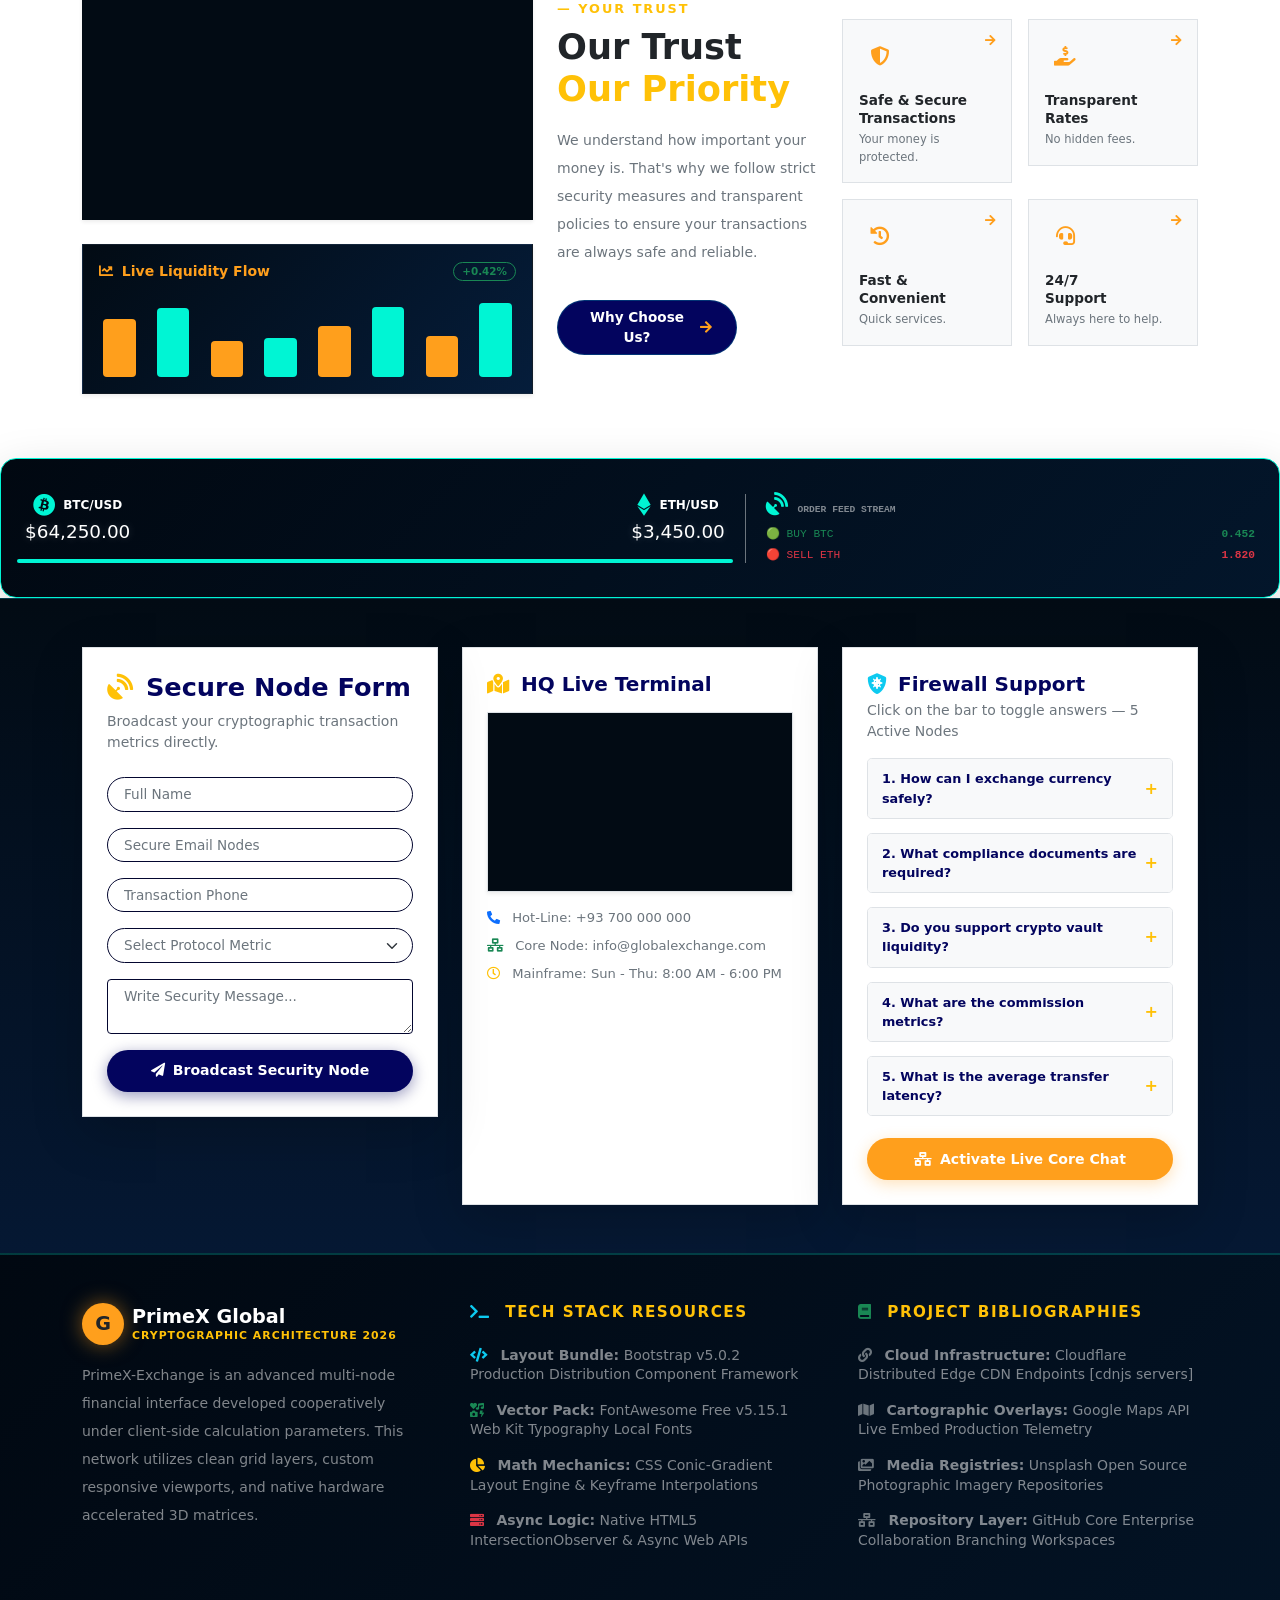
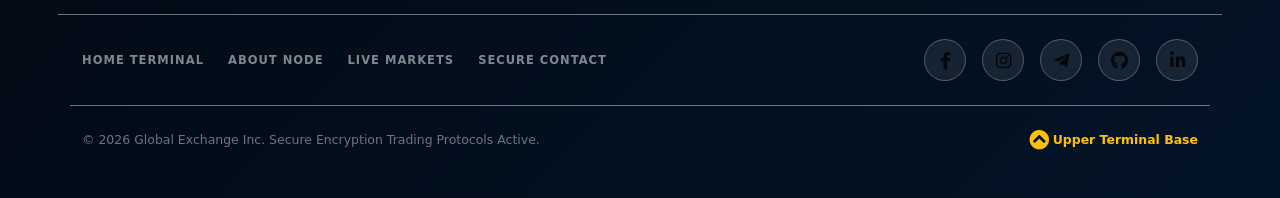
==== commit e3b7bf01: "callops finsh" ====
--- a/index.html
+++ b/index.html
@@ -505,64 +505,114 @@
             </div>
 
 
-            <!-- FAQ SUPPORT LINE (کالاپس‌های تفکیک‌شده و منظم بدون خرابی کادر دکمه) -->
-            <div class="col-lg-4 col-md-6">
-                <div class="support p-4 rounded-4 bg-white shadow-lg border h-100 d-flex flex-column justify-content-between tile-cyber-hover" style="background-color: #ffffff !important;">
-                    <div>
-                        <h3 class="fw-bold text-dark mb-1" style="font-size: 1.25rem; color: #03045e !important;"><i class="fas fa-shield-virus text-info me-1"></i> Firewall Support</h3>
-                        <p class="text-secondary small mb-3 fw-medium">Click on the bar to toggle answers — 5 Active Nodes</p>
-                        
-                        <div class="faq d-flex flex-column gap-2">
-                            <!-- کالاپس ۱ -->
-                            <div class="faq-cyber-item border rounded-3 overflow-hidden" style="background: #fafbfc;">
-                                <button type="button" class="faq-question w-100 bg-light border-0 p-2.5 text-start fw-bold text-dark d-flex justify-content-between align-items-center" style="font-size: 0.78rem; color: #03045e !important; outline: none;">
-                                    <span>1. How can I exchange currency safely?</span> <span class="text-warning fw-bold fs-6">+</span>
-                                </button>
-                                <div class="faq-answer p-2.5 text-dark border-top d-none" style="font-size: 0.75rem; background-color: #f1f3f7 !important; color: #1e293b !important; font-weight: 600;">
-                                    Visit our main validated cryptographic branches or deploy instant conversion modals online.
-                                </div>
-                            </div>
-                            <!-- کالاپس ۲ -->
-                            <div class="faq-cyber-item border rounded-3 overflow-hidden" style="background: #fafbfc;">
-                                <button type="button" class="faq-question w-100 bg-light border-0 p-2.5 text-start fw-bold text-dark d-flex justify-content-between align-items-center" style="font-size: 0.78rem; color: #03045e !important; outline: none;">
-                                    <span>2. What compliance documents are required?</span> <span class="text-warning fw-bold fs-6">+</span>
-                                </button>
-                                <div class="faq-answer p-2.5 text-dark border-top d-none" style="font-size: 0.75rem; background-color: #f1f3f7 !important; color: #1e293b !important; font-weight: 600;">
-                                    A validated biometrics passport or government-issued identification layer is essential.
-                                </div>
-                            </div>
-                             <!-- کالاپس ۳ -->
-                            <div class="faq-cyber-item border rounded-3 overflow-hidden" style="background: #fafbfc;">
-                                <button type="button" class="faq-question w-100 bg-light border-0 p-2.5 text-start fw-bold text-dark d-flex justify-content-between align-items-center" style="font-size: 0.78rem; color: #03045e !important; outline: none;">
-                                    <span>3. Do you support crypto vault liquidity?</span> <span class="text-warning fw-bold fs-6">+</span>
-                                </button>
-                                <div class="faq-answer p-2.5 text-dark border-top d-none" style="font-size: 0.75rem; background-color: #f1f3f7 !important; color: #1e293b !important; font-weight: 600;">
-                                    Yes, we process multi-layered settlements in Bitcoin (BTC), Ethereum (ETH), and Tether (USDT).
-                                </div>
-                            </div>
-                            <!-- کالاپس ۴ -->
-                            <div class="faq-cyber-item border rounded-3 overflow-hidden" style="background: #fafbfc;">
-                                <button type="button" class="faq-question w-100 bg-light border-0 p-2.5 text-start fw-bold text-dark d-flex justify-content-between align-items-center" style="font-size: 0.78rem; color: #03045e !important; outline: none;">
-                                    <span>4. What are the commission metrics?</span> <span class="text-warning fw-bold fs-6">+</span>
-                                </button>
-                                <div class="faq-answer p-2.5 text-dark border-top d-none" style="font-size: 0.75rem; background-color: #f1f3f7 !important; color: #1e293b !important; font-weight: 600;">
-                                    Our policies strictly enforce zero hidden commissions; rates are directly synced to global live APIs.
-                                </div>
-                            </div>
-                            <!-- کالاپس ۵ -->
-                            <div class="faq-cyber-item border rounded-3 overflow-hidden" style="background: #fafbfc;">
-                                <button type="button" class="faq-question w-100 bg-light border-0 p-2.5 text-start fw-bold text-dark d-flex justify-content-between align-items-center" style="font-size: 0.78rem; color: #03045e !important; outline: none;">
-                                    <span>5. What is the average transfer latency?</span> <span class="text-warning fw-bold fs-6">+</span>
-                                </button>
-                                <div class="faq-answer p-2.5 text-dark border-top d-none" style="font-size: 0.75rem; background-color: #f1f3f7 !important; color: #1e293b !important; font-weight: 600;">
-                                    International remittance channels are processed within 120 seconds under enterprise firewall protection.
-                                </div>
-                            </div>
-                        </div>
-                    </div>
-                    <button type="button" class="btn super-radar-button w-100 rounded-pill text-white fw-bold py-2 mt-3 d-flex align-items-center justify-content-center gap-2" style="background: #ff9f1c; font-size: 0.85rem; border: none;"><i class="fas fa-network-wired"></i> Activate Live Core Chat</button>
-                </div>
-            </div>
+ <!-- FAQ SUPPORT LINE (کالاپس‌های تفکیک‌شده و منظم بدون خرابی کادر دکمه) -->
+<div class="col-lg-4 col-md-6">
+    <div class="support p-4 rounded-4 bg-white shadow-lg border h-100 d-flex flex-column justify-content-between tile-cyber-hover" style="background-color: #ffffff !important;">
+        <div>
+            <h3 class="fw-bold text-dark mb-1" style="font-size: 1.25rem; color: #03045e !important;"><i class="fas fa-shield-virus text-info me-1"></i> Firewall Support</h3>
+            <p class="text-secondary small mb-3 fw-medium">Click on the bar to toggle answers — 5 Active Nodes</p>
+            
+            <div class="faq d-flex flex-column gap-2">
+                
+                <!-- کلاپس ۱ -->
+                <div class="faq-cyber-item border rounded-3 overflow-hidden" style="background: #fafbfc;">
+                    <!-- تگ هدایت‌کننده استاندارد بوت‌استرپ -->
+                    <div class="faq-question w-100 bg-light border-0 p-2.5 text-start fw-bold text-dark d-flex justify-content-between align-items-center" 
+                         style="font-size: 0.78rem; color: #03045e !important; cursor: pointer;"
+                         data-bs-toggle="collapse" 
+                         data-bs-target="#collapseNode1" 
+                         aria-expanded="false" 
+                         aria-controls="collapseNode1">
+                        <span>1. How can I exchange currency safely?</span> 
+                        <span class="text-warning fw-bold fs-6 icon-indicator">+</span>
+                    </div>
+                    <!-- لایه استاندارد کلاپس بوت‌استرپ -->
+                    <div class="collapse faq-answer-collapse" id="collapseNode1">
+                        <div class="p-2.5 text-dark border-top" style="font-size: 0.75rem; background-color: #f1f3f7 !important; color: #1e293b !important; font-weight: 600;">
+                            Visit our main validated cryptographic branches or deploy instant conversion modals online.
+                        </div>
+                    </div>
+                </div>
+
+                <!-- کلاپس ۲ -->
+                <div class="faq-cyber-item border rounded-3 overflow-hidden" style="background: #fafbfc;">
+                    <div class="faq-question w-100 bg-light border-0 p-2.5 text-start fw-bold text-dark d-flex justify-content-between align-items-center" 
+                         style="font-size: 0.78rem; color: #03045e !important; cursor: pointer;"
+                         data-bs-toggle="collapse" 
+                         data-bs-target="#collapseNode2" 
+                         aria-expanded="false" 
+                         aria-controls="collapseNode2">
+                        <span>2. What compliance documents are required?</span> 
+                        <span class="text-warning fw-bold fs-6 icon-indicator">+</span>
+                    </div>
+                    <div class="collapse faq-answer-collapse" id="collapseNode2">
+                        <div class="p-2.5 text-dark border-top" style="font-size: 0.75rem; background-color: #f1f3f7 !important; color: #1e293b !important; font-weight: 600;">
+                            A validated biometrics passport or government-issued identification layer is essential.
+                        </div>
+                    </div>
+                </div>
+
+                <!-- کلاپس ۳ -->
+                <div class="faq-cyber-item border rounded-3 overflow-hidden" style="background: #fafbfc;">
+                    <div class="faq-question w-100 bg-light border-0 p-2.5 text-start fw-bold text-dark d-flex justify-content-between align-items-center" 
+                         style="font-size: 0.78rem; color: #03045e !important; cursor: pointer;"
+                         data-bs-toggle="collapse" 
+                         data-bs-target="#collapseNode3" 
+                         aria-expanded="false" 
+                         aria-controls="collapseNode3">
+                        <span>3. Do you support crypto vault liquidity?</span> 
+                        <span class="text-warning fw-bold fs-6 icon-indicator">+</span>
+                    </div>
+                    <div class="collapse faq-answer-collapse" id="collapseNode3">
+                        <div class="p-2.5 text-dark border-top" style="font-size: 0.75rem; background-color: #f1f3f7 !important; color: #1e293b !important; font-weight: 600;">
+                            Yes, we process multi-layered settlements in Bitcoin (BTC), Ethereum (ETH), and Tether (USDT).
+                        </div>
+                    </div>
+                </div>
+
+                <!-- کلاپس ۴ -->
+                <div class="faq-cyber-item border rounded-3 overflow-hidden" style="background: #fafbfc;">
+                    <div class="faq-question w-100 bg-light border-0 p-2.5 text-start fw-bold text-dark d-flex justify-content-between align-items-center" 
+                         style="font-size: 0.78rem; color: #03045e !important; cursor: pointer;"
+                         data-bs-toggle="collapse" 
+                         data-bs-target="#collapseNode4" 
+                         aria-expanded="false" 
+                         aria-controls="collapseNode4">
+                        <span>4. What are the commission metrics?</span> 
+                        <span class="text-warning fw-bold fs-6 icon-indicator">+</span>
+                    </div>
+                    <div class="collapse faq-answer-collapse" id="collapseNode4">
+                        <div class="p-2.5 text-dark border-top" style="font-size: 0.75rem; background-color: #f1f3f7 !important; color: #1e293b !important; font-weight: 600;">
+                            Our policies strictly enforce zero hidden commissions; rates are directly synced to global live APIs.
+                        </div>
+                    </div>
+                </div>
+
+                <!-- کلاپس ۵ -->
+                <div class="faq-cyber-item border rounded-3 overflow-hidden" style="background: #fafbfc;">
+                    <div class="faq-question w-100 bg-light border-0 p-2.5 text-start fw-bold text-dark d-flex justify-content-between align-items-center" 
+                         style="font-size: 0.78rem; color: #03045e !important; cursor: pointer;"
+                         data-bs-toggle="collapse" 
+                         data-bs-target="#collapseNode5" 
+                         aria-expanded="false" 
+                         aria-controls="collapseNode5">
+                        <span>5. What is the average transfer latency?</span> 
+                        <span class="text-warning fw-bold fs-6 icon-indicator">+</span>
+                    </div>
+                    <div class="collapse faq-answer-collapse" id="collapseNode5">
+                        <div class="p-2.5 text-dark border-top" style="font-size: 0.75rem; background-color: #f1f3f7 !important; color: #1e293b !important; font-weight: 600;">
+                            International remittance channels are processed within 120 seconds under enterprise firewall protection.
+                        </div>
+                    </div>
+                </div>
+
+            </div>
+        </div>
+        <button type="button" class="btn super-radar-button w-100 rounded-pill text-white fw-bold py-2 mt-3 d-flex align-items-center justify-content-center gap-2" style="background: #ff9f1c; font-size: 0.85rem; border: none;"><i class="fas fa-network-wired"></i> Activate Live Core Chat</button>
+    </div>
+</div>
+
+
 
         </div>
     </div>
--- a/style.css
+++ b/style.css
@@ -1022,4 +1022,148 @@
     transform: scale(1.05);
     display: inline-block;
 }
-
+/* ===================================================
+   ۱۸. پچ اصلاحی و نهایی هاورهای بخش ارتباط با ما (Connect Us)
+=================================================== */
+
+/* ۱. استایل و هاور فیلدهای ورودی فرم (Inputs) - افکت فوکوس نئونی */
+.connect-us-section .form-control,
+.connect-us-section input,
+.connect-us-section textarea {
+    background: rgba(5, 29, 59, 0.4) !important;
+    border: 1px solid rgba(255, 255, 255, 0.1) !important;
+    color: var(--white) !important;
+    transition: all 0.4s cubic-bezier(0.16, 1, 0.3, 1) !important;
+}
+
+/* هاور و فوکوس روان روی فیلدها بدون تغییر رنگ اصلی */
+.connect-us-section .form-control:hover,
+.connect-us-section input:hover,
+.connect-us-section textarea:hover {
+    border-color: rgba(0, 245, 212, 0.4) !important;
+    box-shadow: 0 0 10px rgba(0, 245, 212, 0.15) !important;
+}
+
+.connect-us-section .form-control:focus,
+.connect-us-section input:focus,
+.connect-us-section textarea:focus {
+    border-color: var(--accent-cyan) !important;
+    box-shadow: 0 0 15px rgba(0, 245, 212, 0.4) !important;
+    background: rgba(5, 29, 59, 0.6) !important;
+    outline: none !important;
+}
+
+/* ۲. هاور فوق‌العاده لوکس دکمه ارسال فرم - افکت درخشش دوگانه سایبرپانک */
+.connect-us-section .btn-submit-form,
+.connect-us-section button[type="submit"] {
+    background: var(--amber-gold) !important;
+    color: #03045e !important;
+    font-weight: 800 !important;
+    border: 1px solid transparent !important;
+    transition: all 0.5s cubic-bezier(0.19, 1, 0.22, 1) !important;
+    box-shadow: 0 4px 15px rgba(255, 159, 28, 0.3) !important;
+}
+
+.connect-us-section .btn-submit-form:hover,
+.connect-us-section button[type="submit"]:hover {
+    transform: translateY(-4px) scale(1.02) !important;
+    background: var(--accent-cyan) !important; /* جابه‌جایی شیک رنگ به فیروزه‌ای هنگام هاور */
+    color: var(--dark-bg) !important;
+    border-color: var(--accent-cyan) !important;
+    box-shadow: 0 12px 25px rgba(0, 245, 212, 0.5),
+                0 0 15px rgba(255, 159, 28, 0.3) !important;
+}
+
+/* ۳. هاور آیکون‌های شبکه‌های اجتماعی (اینستاگرام، تلگرام و...) در فوتر */
+.connect-us-section .social-icon,
+.footer-section .social-link {
+    display: inline-flex !important;
+    align-items: center;
+    justify-content: center;
+    transition: all 0.4s cubic-bezier(0.175, 0.885, 0.32, 1.275) !important;
+}
+
+.connect-us-section .social-icon:hover,
+.footer-section .social-link:hover {
+    transform: translateY(-6px) scale(1.15) rotate(8deg) !important;
+    color: var(--accent-cyan) !important;
+    text-shadow: 0 0 12px var(--accent-cyan) !important;
+}
+
+/* ۴. فیکس رنگ متون در حالت لایت‌مود (حالت روز روشن) برای این بخش */
+body.light-theme .connect-us-section {
+    background-color: #ffffff !important;
+}
+body.light-theme .connect-us-section .form-control,
+body.light-theme .connect-us-section input,
+body.light-theme .connect-us-section textarea {
+    background: #f8fafc !important;
+    border: 1px solid rgba(0, 0, 0, 0.08) !important;
+    color: #0f172a !important;
+}
+body.light-theme .connect-us-section .form-control:focus {
+    background: #ffffff !important;
+    border-color: var(--primary-color) !important;
+    box-shadow: 0 0 12px rgba(0, 119, 182, 0.25) !important;
+}
+/* ===================================================
+   ۱۷. سیستم حباب‌های گرد شیشه‌ای، توخالی و درخشان سایبرپانک (نسخه تضمینی)
+=================================================== */
+
+/* کانتینر اصلی حباب‌ها در پس‌زمینه صرافی */
+.cyber-bubbles-bg {
+    position: fixed !important;
+    top: 0 !important;
+    left: 0 !important;
+    width: 100vw !important;
+    height: 100vh !important;
+    pointer-events: none !important; /* لغو کلیک روی حباب‌ها برای باز شدن فرم‌ها */
+    z-index: 1 !important; /* آوردن حباب‌ها به لایه بالاتر جهت دیده شدن قطعی */
+    overflow: hidden !important;
+    display: block !important;
+}
+
+/* انیمیشن صعود ملایم و شناور حباب‌ها به همراه تکان خوردن افقی ظریف */
+@keyframes bubbleFloatUpAnimation {
+    0% {
+        transform: translateY(105vh) translateX(0px) scale(0.7);
+        opacity: 0;
+    }
+    15% {
+        opacity: 0.75; /* وضوح کامل حباب‌ها در بدو ورود */
+    }
+    50% {
+        transform: translateY(50vh) translateX(25px) scale(1.1);
+        opacity: 0.6;
+    }
+    85% {
+        opacity: 0.4;
+    }
+    100% {
+        transform: translateY(-15vh) translateX(-20px) scale(0.8);
+        opacity: 0;
+    }
+}
+
+/* 🌟 تبدیل قطعی به حباب‌های گرد، توخالی، شیشه‌ای و بسیار مقبول 🌟 */
+.cyber-bubbles-bg span {
+    position: absolute !important;
+    border-radius: 50% !important;
+    background: rgba(255, 255, 255, 0.05) !important; /* پس‌زمینه شیشه‌ای شفاف */
+    border: 2px solid transparent !important; /* کادر رنگی از جاوااسکریپت می‌آید */
+    opacity: 0;
+    animation: bubbleFloatUpAnimation 12s linear infinite !important;
+    /* ایجاد افکت انعکاس نور نئونی قدرتمند دور حباب‌ها */
+    box-shadow: inset 0 0 6px rgba(255, 255, 255, 0.4), 
+                0 0 14px currentColor,
+                0 0 25px rgba(0, 0, 0, 0.5) !important;
+    will-change: transform, opacity;
+    display: inline-block !important;
+}
+
+/* پنهان کردن حباب‌ها در حالت روز (Light Mode) برای حفظ تمیزی صفحه روشن */
+body.light-theme .cyber-bubbles-bg {
+    display: none !important;
+}
+
+
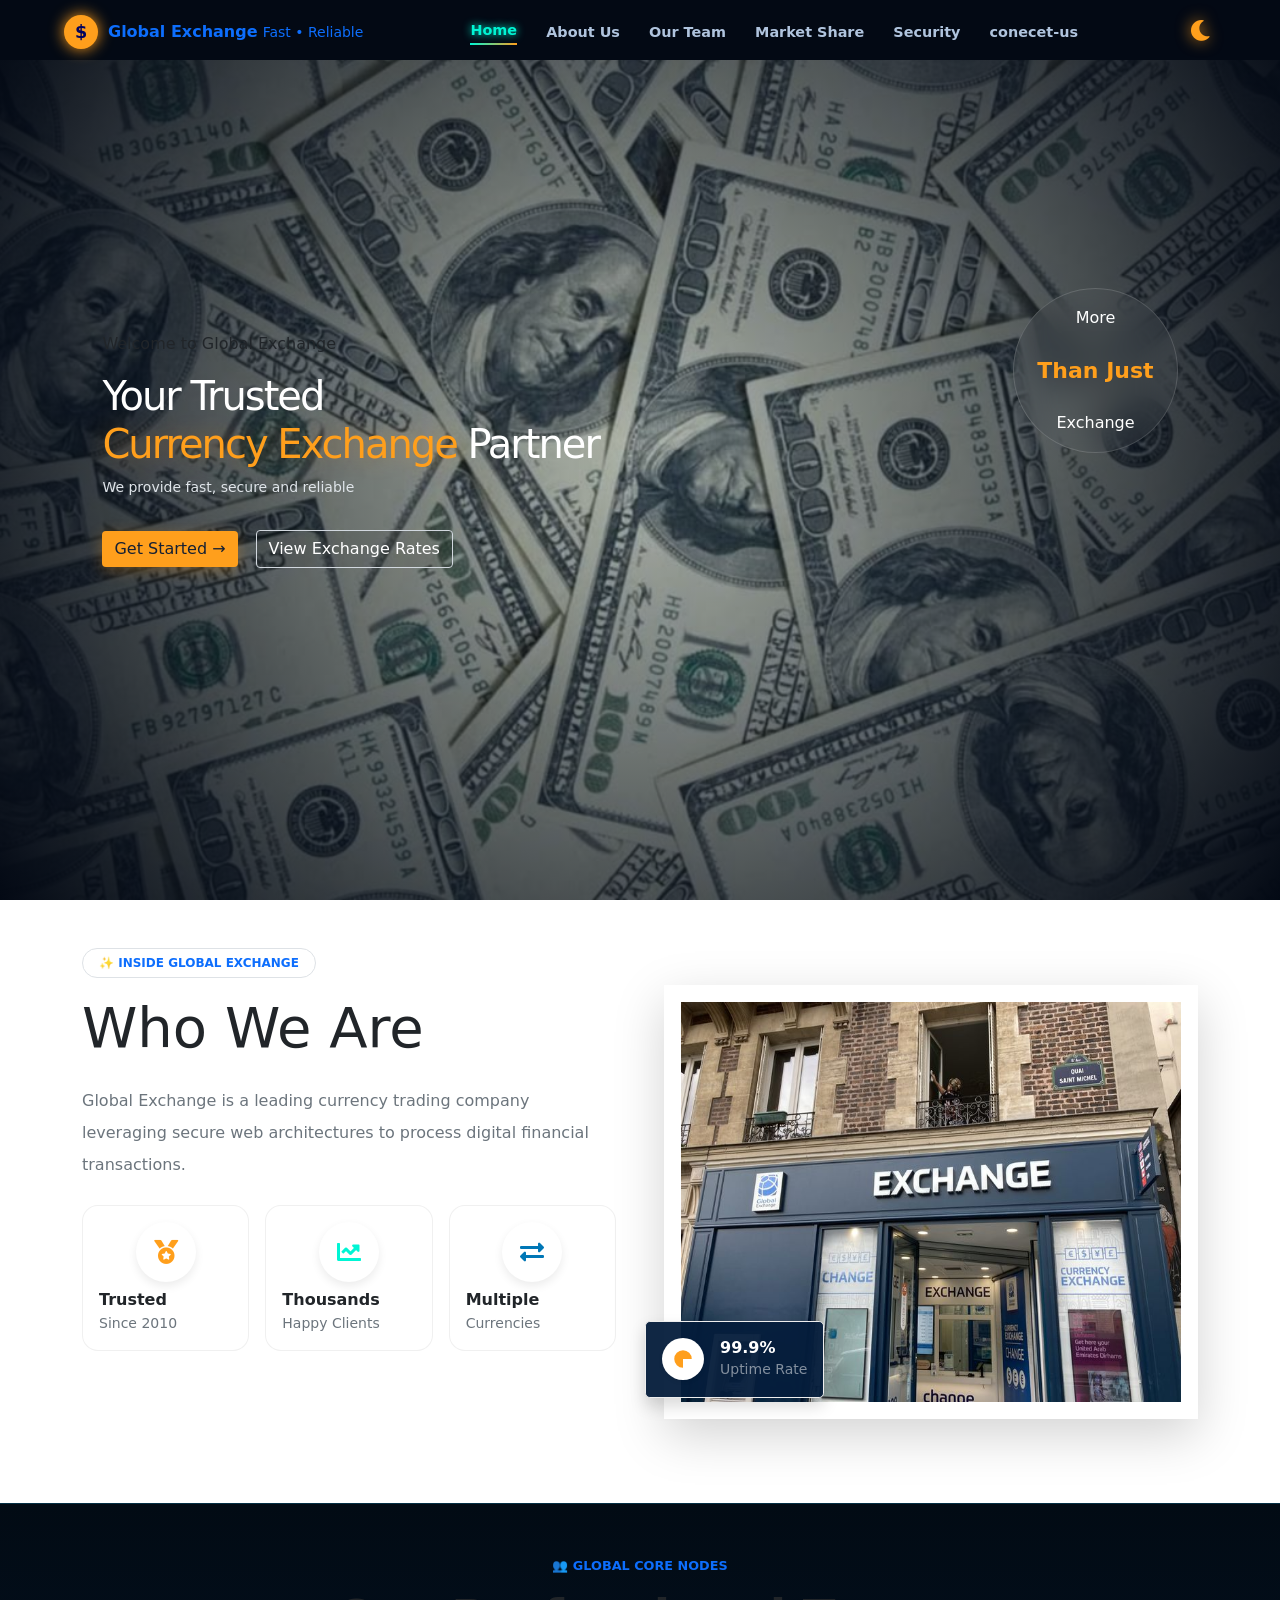
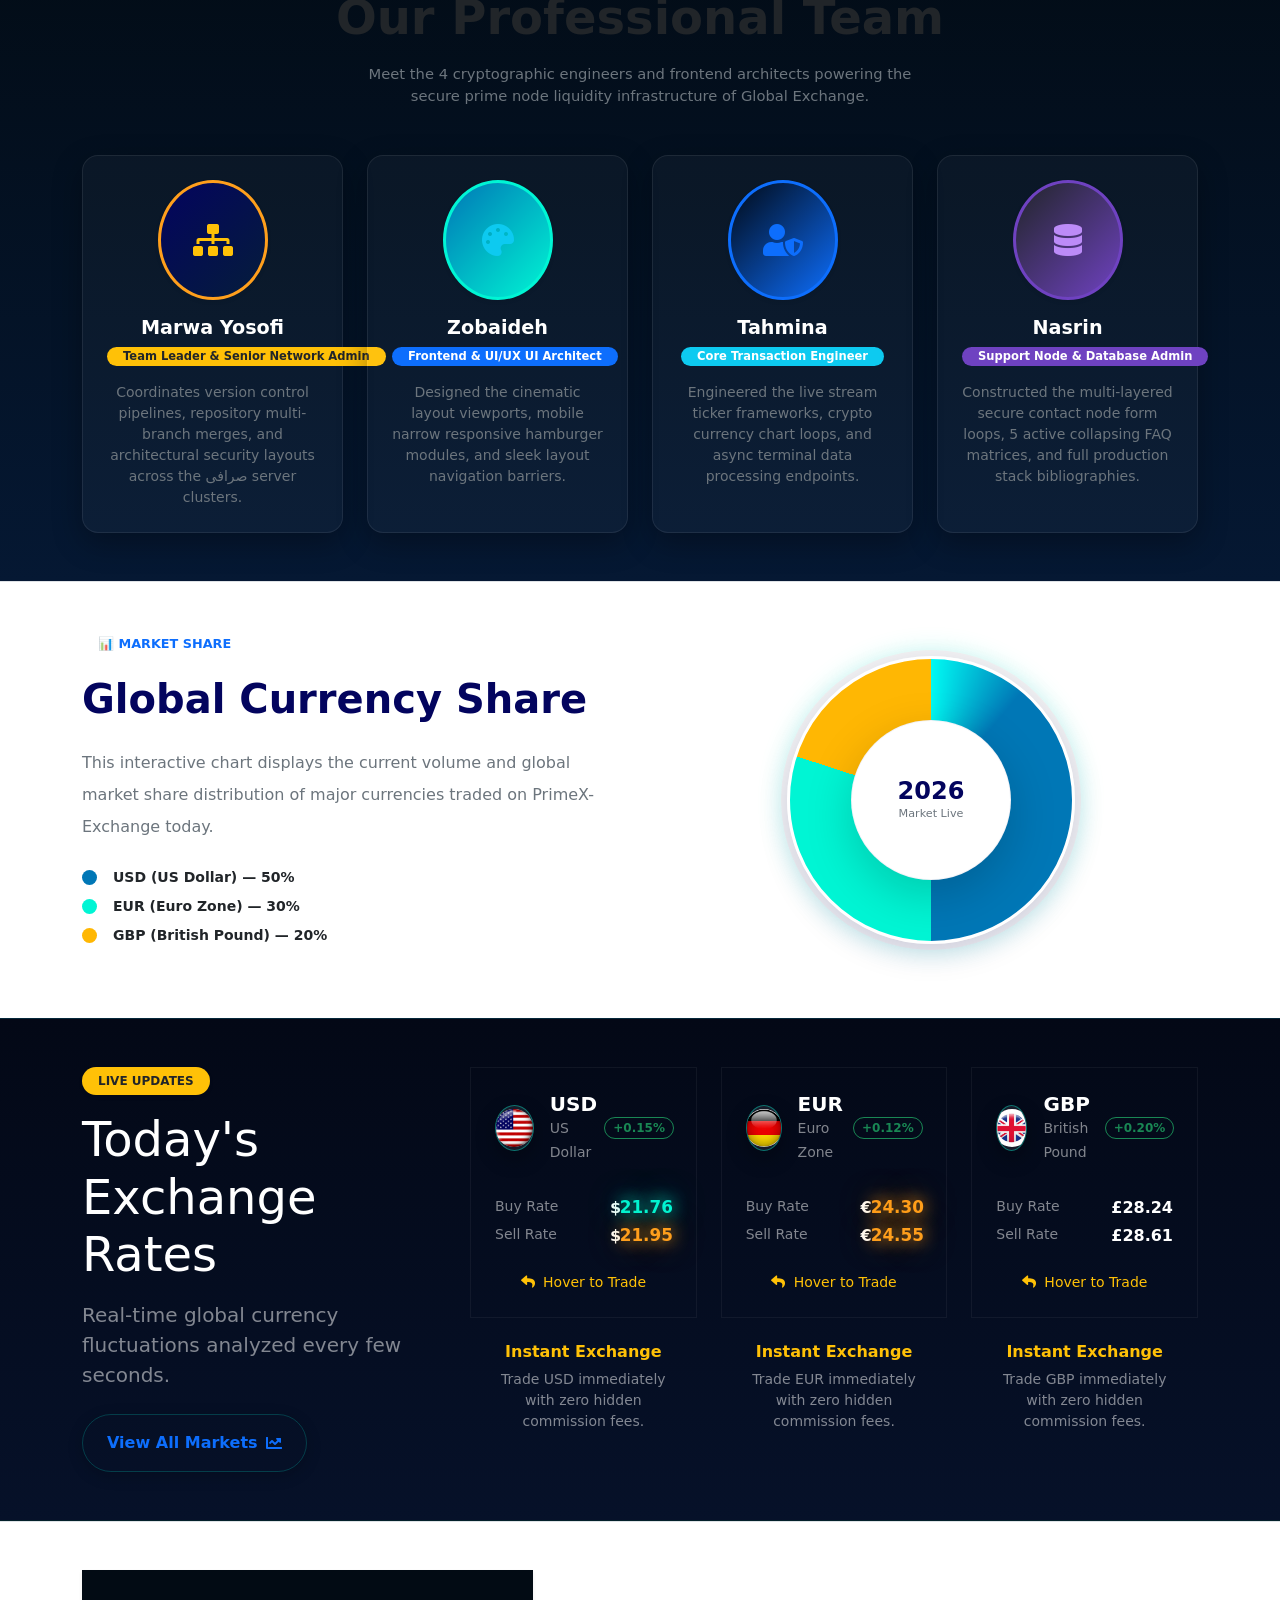
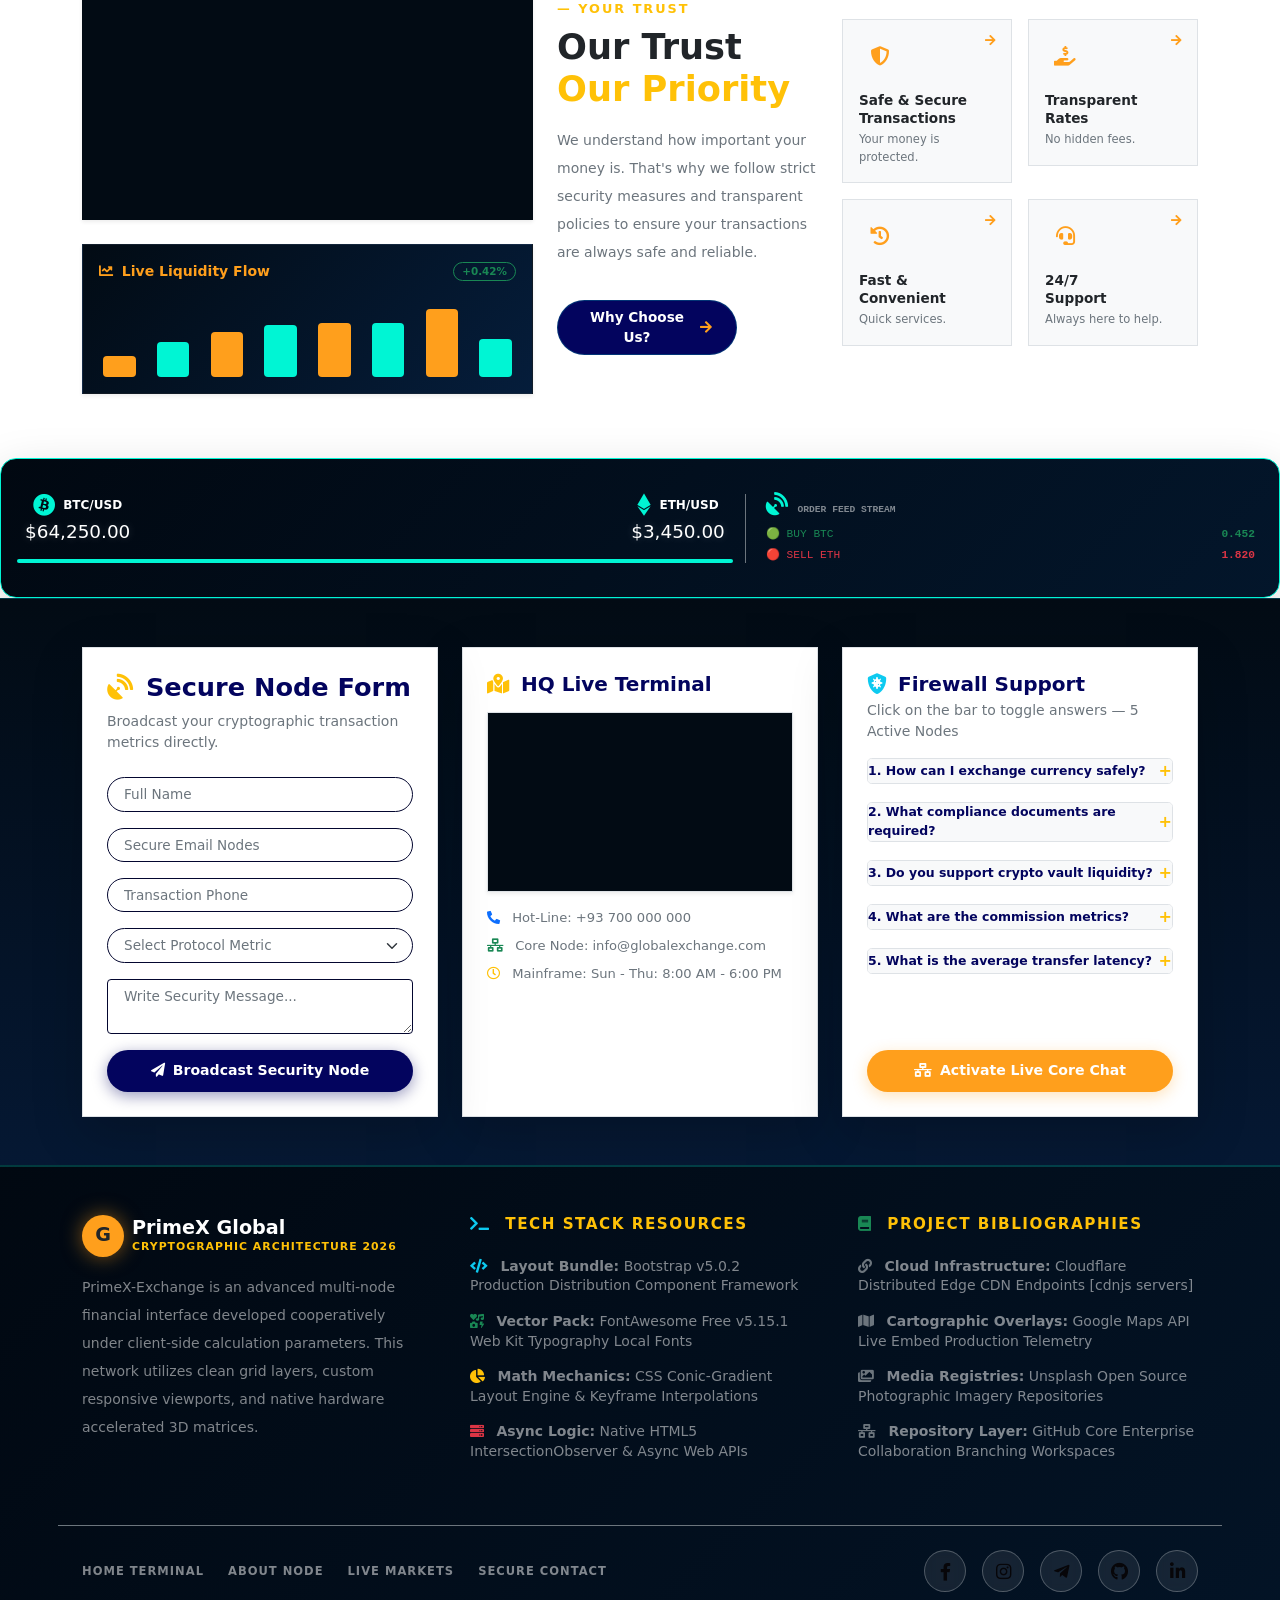
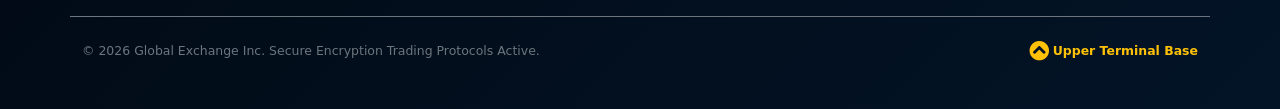
==== commit 882d5390: "colops finsh" ====
--- a/index.html
+++ b/index.html
@@ -504,8 +504,7 @@
                 </div>
             </div>
 
-
- <!-- FAQ SUPPORT LINE (کالاپس‌های تفکیک‌شده و منظم بدون خرابی کادر دکمه) -->
+<!-- FAQ SUPPORT LINE (کالاپس‌های تفکیک‌شده و منظم بدون خرابی کادر دکمه) -->
 <div class="col-lg-4 col-md-6">
     <div class="support p-4 rounded-4 bg-white shadow-lg border h-100 d-flex flex-column justify-content-between tile-cyber-hover" style="background-color: #ffffff !important;">
         <div>
@@ -614,6 +613,7 @@
 
 
 
+
         </div>
     </div>
 </section>
--- a/style.css
+++ b/style.css
@@ -308,9 +308,7 @@
 .btn-cyber-submit:hover { background-color: var(--accent-cyan) !important; color: var(--dark-bg) !important; transform: translateY(-4px) scale(1.02) !important; box-shadow: 0 0 25px var(--accent-cyan) !important; }
 .social-cyber-orb { width: 42px !important; height: 42px !important; border-radius: 50% !important; border: 1px solid rgba(255, 255, 255, 0.25) !important; display: inline-flex !important; align-items: center !important; justify-content: center !important; color: #070609 !important; text-decoration: none !important; font-size: 1.1rem !important; background: rgba(255, 255, 255, 0.08) !important; backdrop-filter: blur(5px); transition: all 0.4s cubic-bezier(0.175, 0.885, 0.32, 1.275) !important; }
 .social-cyber-orb:hover { color: #010811 !important; transform: translateY(-8px) rotate(360deg) scale(1.18) !important; }
-.faq-cyber-item { border: 1px solid rgba(0, 0, 0, 0.08) !important; margin-bottom: 6px !important; background: #ffffff !important; transform: none !important; animation: none !important; transition: none !important; }
-.faq-question { cursor: pointer !important; outline: none !important; padding: 10px 14px !important; color: #03045e !important; font-weight: 700 !important; font-size: 0.8rem !important; }
-.faq-answer { background-color: #fafbfc !important; padding: 10px 14px !important; line-height: 1.5; color: #1e293b !important; font-weight: 600 !important; font-size: 0.75rem !important; }
+
 
 @media (max-width: 991px) {
     .menu-btn { display: block !important; }
@@ -527,37 +525,6 @@
     transform: translateY(-4px) scale(1.01) !important;
     box-shadow: 0 12px 30px rgba(0, 245, 212, 0.25) !important;
     border-color: var(--amber-gold) !important;
-}
-
-/* ۲. پچ هاور لوکس و ثانیه‌دار روی بارهای کالاپس نسرین جان (FAQ Items) */
-.faq-cyber-item {
-    transition: all 0.3s ease-in-out !important; /* زمان‌بندی نرم ابریشمی */
-    cursor: pointer !important;
-}
-
-/* هاور روان بیوش روی نوار پرسش‌ها بدون پرش برقی */
-.faq-cyber-item:hover {
-    background-color: rgba(0, 245, 212, 0.04) !important; /* ایجاد هاله فیروزه‌ای ملایم */
-    border-color: var(--accent-cyan) !important;
-    transform: translateX(4px) !important; /* متمایل شدن نامحسوس به راست یا چپ بر اساس جهت */
-}
-
-/* انیمیشن نرم روی متن سوالات هنگام هاور */
-.faq-question {
-    transition: color 0.3s ease !important;
-}
-.faq-cyber-item:hover .faq-question {
-    color: var(--primary-color) !important; /* متمایل شدن رنگ عنوان به سرمه‌ای لوکس */
-}
-
-/* ۳. پچ کنتراست شدید هاور کالاپس‌ها در تم روشن (Light Mode) */
-body.light-theme .faq-cyber-item:hover {
-    background-color: #f8fafc !important; /* خاکستری مینی‌مال استودیویی در روز */
-    border-color: var(--primary-color) !important;
-    box-shadow: 0 4px 12px rgba(15, 23, 42, 0.05) !important;
-}
-body.light-theme .faq-cyber-item:hover .faq-question {
-    color: var(--primary-color) !important;
 }
 /* ===================================================
    🌟 پچ فیکس نهایی مروه لیدر: قفل منو و هاور دکمه‌ها 🌟
@@ -1166,4 +1133,48 @@
     display: none !important;
 }
 
-
+/* ===================================================
+   ۵. پچ نهایی و بومی کلاپس‌های فایروال بدون نیاز به اسکریپت
+=================================================== */
+
+/* تنظیم ساختار و فواصل کادرهای کلاپس بومی */
+.faq-cyber-item {
+    border: 1px solid rgba(0, 245, 212, 0.2) !important;
+    border-radius: 8px !important;
+    margin-bottom: 10px !important;
+    background: #fafbfc !important;
+    transition: all 0.3s ease !important;
+    display: block !important;
+    visibility: visible !important;
+    opacity: 1 !important;
+}
+
+/* هاور نئونی شیک دور کادر سوال */
+.faq-cyber-item:hover {
+    border-color: var(--accent-cyan) !important;
+    box-shadow: 0 4px 15px rgba(0, 245, 212, 0.15) !important;
+}
+
+/* استایل نوار ثابت سوال (تضمین ۱۰۰٪ عدم غیب شدن متن سوال هنگام کلیک) */
+.faq-cyber-item summary.faq-question {
+    background: #f8fafc !important;
+    padding: 12px 15px !important;
+    width: 100% !important;
+    display: flex !important;
+    justify-content: space-between !important;
+    align-items: center !important;
+    font-size: 0.8rem !important;
+    font-weight: 700 !important;
+    color: #03045e !important;
+    cursor: pointer !important;
+    user-select: none !important;
+    outline: none !important;
+    list-style: none !important; /* حذف فلش پیش‌فرض مرورگر */
+}
+
+
+/* --- تنظیمات رنگ کلاپس‌ها در حالت شب و روز صرافی مروه جان --- */
+body.light-theme .support {
+    background-color: #ffffff !important;
+}
+
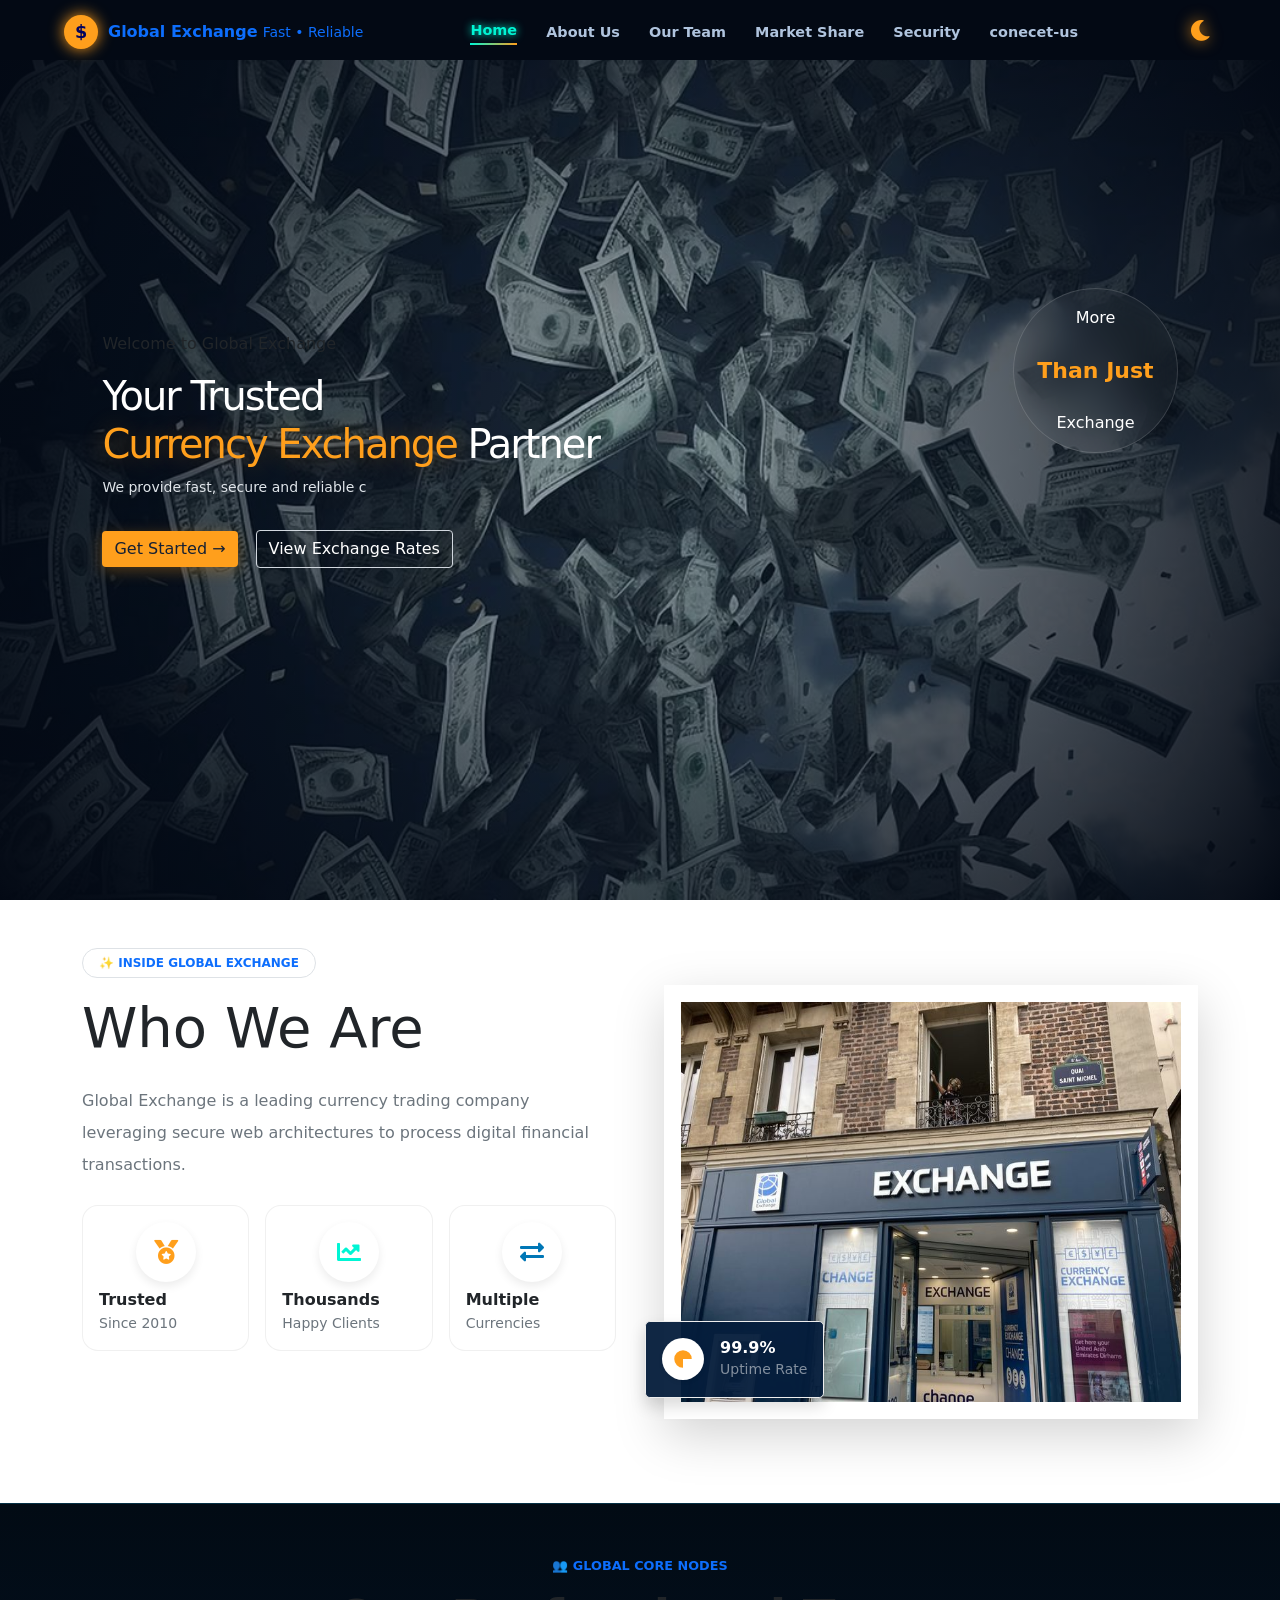
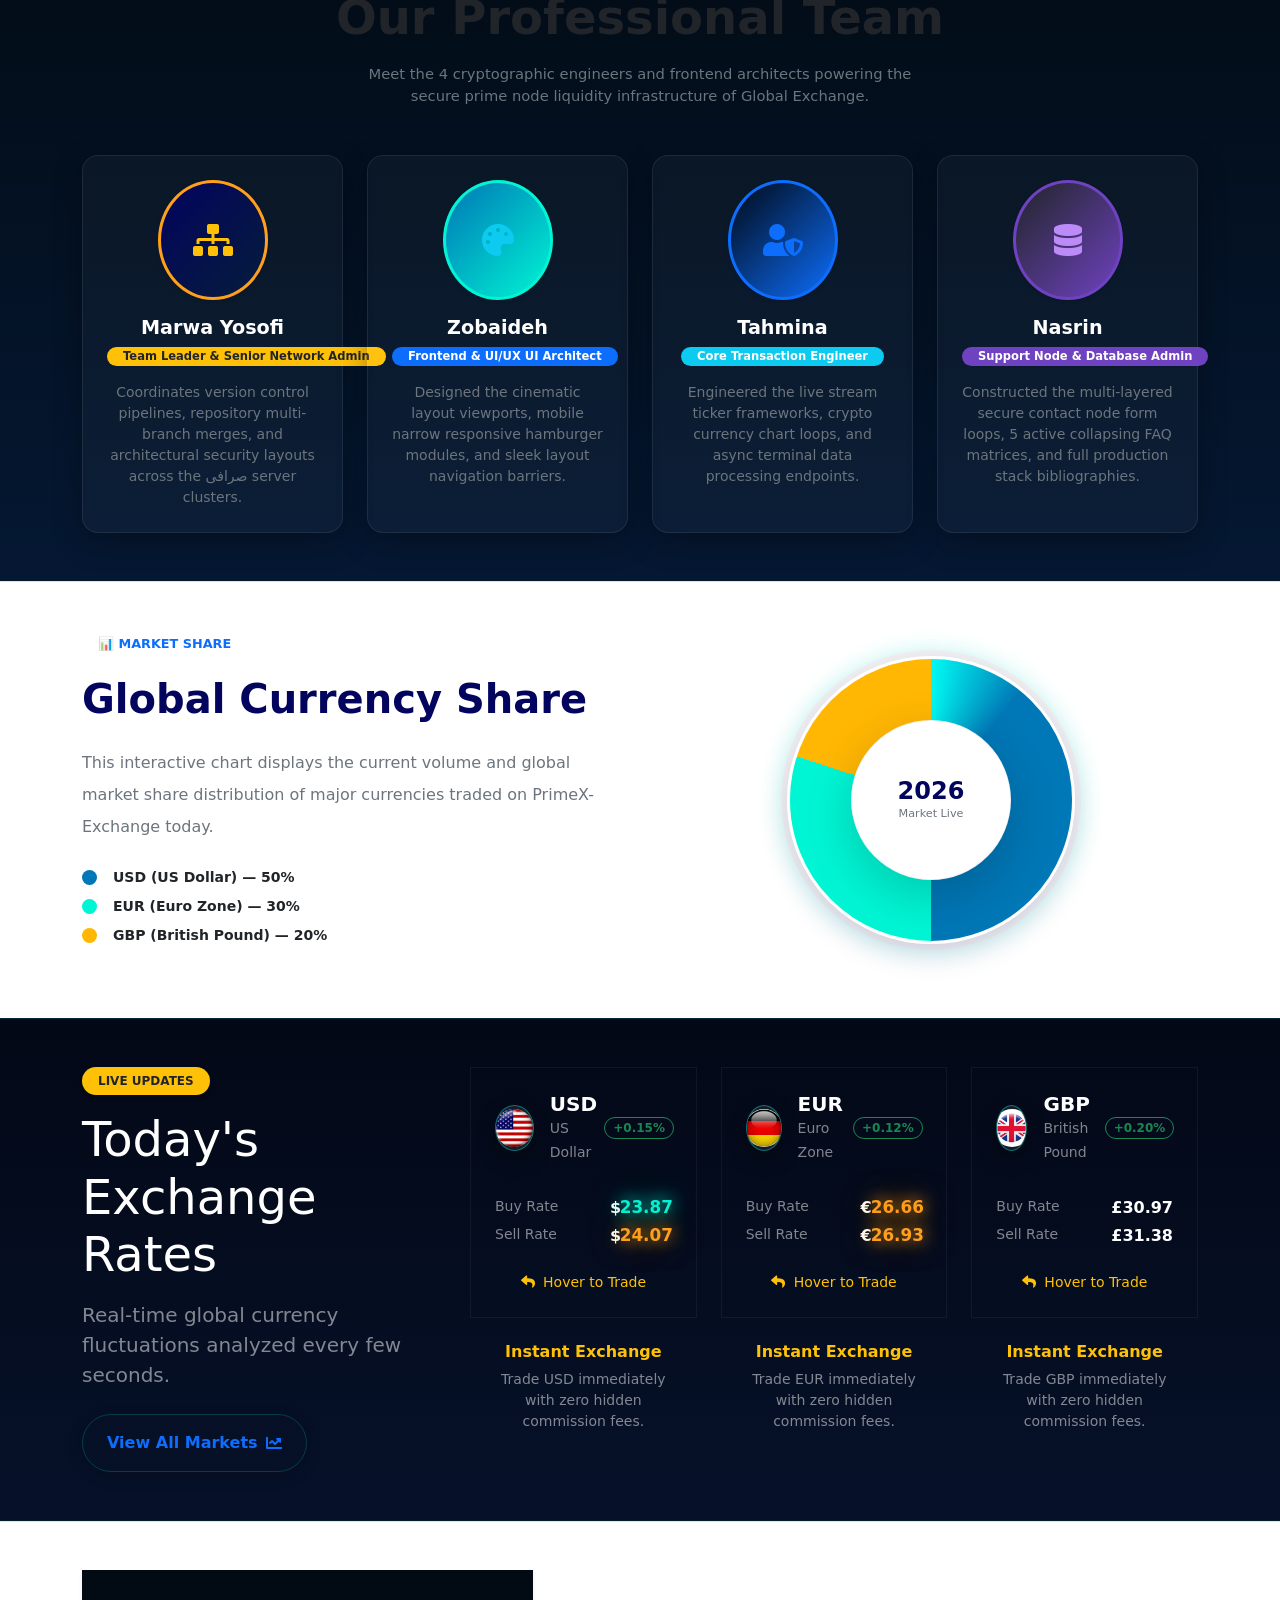
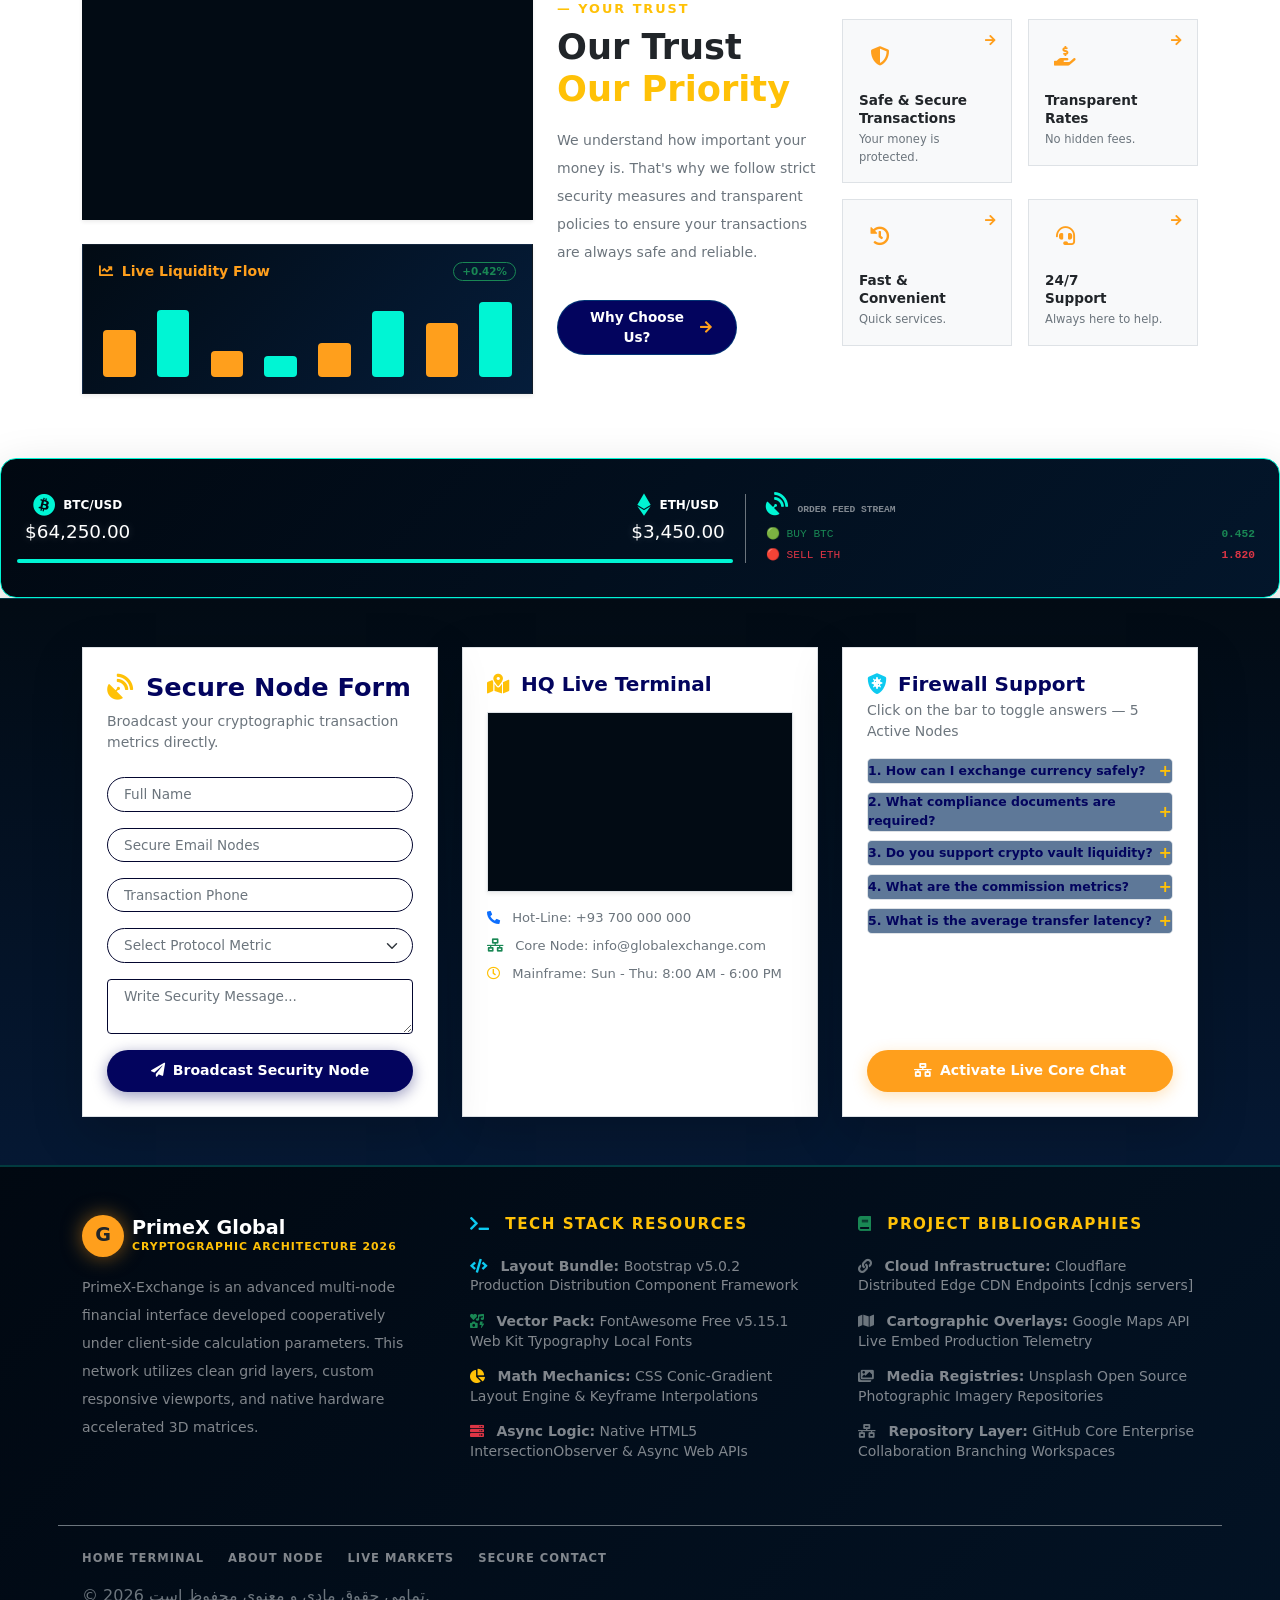
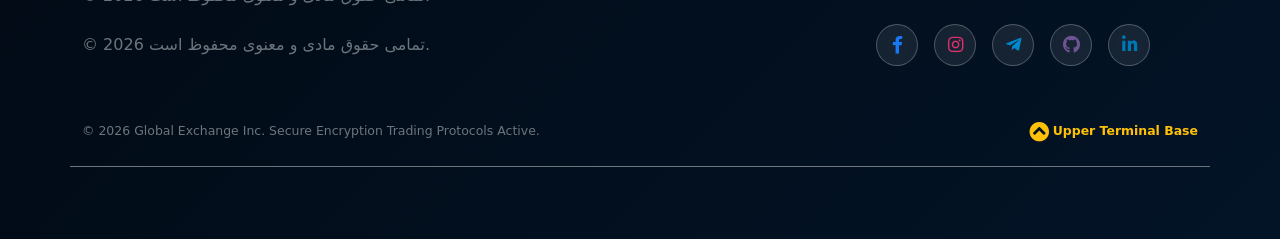
==== commit bb4931da: "fix: dark/light theme and responsive menu" ====
--- a/index.html
+++ b/index.html
@@ -48,8 +48,8 @@
             <h1>Your Trusted<br /><span>Currency Exchange</span> Partner</h1>
             <p class="description">We provide fast, secure and reliable currency exchange services for individuals and businesses. Our goal is to make your financial transactions easier, safer and more convenient.</p>
             <div class="hero-buttons">
-                <a class="btn primary" href="#about-us-sectionx">Get Started <span class="arrow-move">→</span></a>
-                <a class="btn outline" href="#rates"> View Exchange Rates </a>
+                <a class="btn primary" href="#trust-section">Get Started <span class="arrow-move">→</span></a>
+                <a class="btn outline" href="#market-share-section"> View Exchange Rates </a>
             </div>
         </div>
         <div class="hero-slogan badge-pulse">
@@ -665,15 +665,32 @@
                     <a href="#contact" class="f-cyber-link text-white-50 text-decoration-none small text-uppercase fw-bold" style="font-size: 0.72rem; letter-spacing: 1px;">Secure Contact</a>
                 </div>
             </div>
-            <div class="col-md-6 text-center text-md-end">
-                <div class="social-orb-group d-flex justify-content-center justify-content-md-end gap-3">
-                    <a href="https://facebook.com" class="social-cyber-orb fb-hover" title="Facebook"><i class="fab fa-facebook-f"></i></a>
-                    <a href="https://instagram.com" class="social-cyber-orb inst-hover" title="Instagram"><i class="fab fa-instagram"></i></a>
-                    <a href="https://telegram.org" class="social-cyber-orb tg-hover" title="Telegram"><i class="fab fa-telegram-plane"></i></a>
-                    <a href="https://github.com" class="social-cyber-orb link-hover" title="GitHub" style="color: #6e5494;"><i class="fab fa-github"></i></a>
-                    <a href="https://linkedin.com" class="social-cyber-orb link-hover" title="LinkedIn" style="color: #0077b5;"><i class="fab fa-linkedin-in"></i></a>
-                </div>
-            </div>
+           <div class="row align-items-center py-3">
+    <!-- بخش متن کپی‌رایت -->
+    <div class="col-md-6 text-center text-md-start mb-3 mb-md-0">
+        <p class="mb-0 text-muted">© 2026 تمامی حقوق مادی و معنوی محفوظ است.</p>
+    </div>
+
+   <div class="row align-items-center py-3">
+    <!-- بخش متن کپی‌رایت -->
+    <div class="col-md-6 text-center text-md-start mb-3 mb-md-0">
+        <p class="mb-0 text-muted">© 2026 تمامی حقوق مادی و معنوی محفوظ است.</p>
+    </div>
+
+    <div class="col-md-6 text-center text-md-end">
+    <div class="social-orb-group d-flex justify-content-center justify-content-md-end gap-3">
+        <!-- حذف استایل‌های تداخلی درون‌برنامه‌ای و استفاده از کلاس‌های تمیز -->
+        <a href="https://facebook.com" class="social-cyber-orb fb-hover" title="Facebook"><i class="fab fa-facebook-f"></i></a>
+        <a href="https://instagram.com" class="social-cyber-orb inst-hover" title="Instagram"><i class="fab fa-instagram"></i></a>
+        <a href="https://telegram.org" class="social-cyber-orb tg-hover" title="Telegram"><i class="fab fa-telegram-plane"></i></a>
+        <a href="https://github.com" class="social-cyber-orb gh-hover" title="GitHub"><i class="fab fa-github"></i></a>
+        <a href="https://linkedin.com" class="social-cyber-orb ln-hover" title="LinkedIn"><i class="fab fa-linkedin-in"></i></a>
+    </div>
+</div>
+
+</div>
+
+
         </div>
         <div class="d-flex flex-wrap align-items-center justify-content-between gap-3 text-white-50" style="font-size: 0.78rem;">
             <span class="fw-medium text-muted">© 2026 Global Exchange Inc. Secure Encryption Trading Protocols Active.</span>
--- a/style.css
+++ b/style.css
@@ -10,7 +10,7 @@
 :root {
     --primary-color: #0077b6;      
     --dark-color: #03045e;        
-    --light-bg: #f8f9fa;           
+    --light-bg: #205c97;           
     --accent-color: #00f5d4;       
     --text-muted: #b0c4de;       
     --white: #ffffff;   
@@ -54,7 +54,7 @@
     backdrop-filter: blur(15px); -webkit-backdrop-filter: blur(15px);
     position: fixed; top: 0; width: 100%; z-index: 1000;
     border-bottom: 1px solid rgba(0, 245, 212, 0.15);
-    box-shadow: 0 4px 25px rgba(0,0,0,0.2);
+    box-shadow: 0 4px 25px rgba(0, 0, 0, 0.2);
     height: 65px;
 }
 .brand { display: flex; align-items: center; gap: 10px; text-decoration: none; cursor: pointer; }
@@ -76,7 +76,7 @@
 /* ===================================================
    ۳. CINEMATIC HERO SECTION (دایره فیکس شده هیرو زبیده)
 =================================================== */
-.hero { min-height: 100vh; display: flex; align-items: center; padding: 0 8%; background-image: url("./image/monetjpg.jpg"); background-size: cover; background-position: center; position: relative; }
+.hero { min-height: 100vh; display: flex; align-items: center; padding: 0 8%; background-image: url("./image/1150247561110694593.jpg"); background-size: cover; background-position: center; position: relative; }
 .hero-overlay { position: absolute; inset: 0; background: radial-gradient(circle, rgba(5,29,59,0.3) 0%, var(--dark-bg) 100%); z-index: 1; }
 .hero-content { position: relative; z-index: 2; animation: matrixFloat 4.5s ease-in-out infinite alternate; }
 
@@ -135,7 +135,7 @@
     width: 46px;
     height: 46px;
     border-radius: 50% !important;
-    background: rgba(255, 255, 255, 0.08) !important; 
+    background: rgba(250, 247, 247, 0.08) !important; 
     backdrop-filter: blur(8px) !important;
     -webkit-backdrop-filter: blur(8px) !important;
     border: 1.5px solid rgba(0, 245, 212, 0.4) !important; 
@@ -203,8 +203,8 @@
 /* ===================================================
    استایل‌های وضعیت لایت مود (تم روشن)
 =================================================== */
-body.light-theme { background: #f4f6fa !important; color: #0f172a !important; }
-body.light-theme .navbar { background-color: rgba(255, 255, 255, 0.95) !important; border-bottom: 1px solid rgba(0, 0, 0, 0.1) !important; box-shadow: 0 4px 20px rgba(0, 0, 0, 0.05); }
+body.light-theme { background: #f5f5f7 !important; color: #0f172a !important; }
+body.light-theme .navbar { background-color: rgba(243, 245, 248, 0.95) !important; border-bottom: 1px solid rgba(0, 0, 0, 0.1) !important; box-shadow: 0 4px 20px rgba(0, 0, 0, 0.05); }
 body.light-theme #themeToggle { color: #ff7b00 !important; filter: drop-shadow(0 0 8px rgba(255, 123, 0, 0.6)); }
 body.light-theme .nav-links a { color: #475569 !important; }
 body.light-theme .nav-links a:hover, body.light-theme .nav-links a.active { color: var(--primary-color) !important; text-shadow: none !important; }
@@ -216,7 +216,7 @@
 
 /* 🌟 تنظیم رنگ بخش نرخ اسعار در حالت روشن 🌟 */
 body.light-theme .exchange-rates-section {
-    background: #edf1f7 !important; /* رنگ روشن و متمایز از سایر بخش‌ها */
+    background: #3765aa !important; /* رنگ روشن و متمایز از سایر بخش‌ها */
 }
 body.light-theme .flag-wrapper { background: rgba(0, 0, 0, 0.04) !important; border-color: rgba(0, 0, 0, 0.15) !important; }
 body.light-theme .icon-circle .fa-medal { color: #ff9f1c !important; }
@@ -387,7 +387,7 @@
 
 /* پچ تراز و کنتراست دو دکمه در تم روشن (Light Mode) */
 body.light-theme .btn-cyber-submit {
-    background-color: #0f172a !important;
+    background-color: #f8f9fb !important;
     color: #ffffff !important;
 }
 body.light-theme .super-radar-button {
@@ -458,7 +458,7 @@
 
 /* پچ تراز و کنتراست دو دکمه در تم روشن (Light Mode) */
 body.light-theme .btn-cyber-submit {
-    background-color: #0f172a !important;
+    background-color: #f6f7f9 !important;
     color: #ffffff !important;
 }
 body.light-theme .super-radar-button {
@@ -469,7 +469,7 @@
     color: #ffffff !important;
 }
 /* ===================================================
-   🌟 پچ مروه لیدر: استایل و هاور آیکون‌های ویدیو و امنیت بخش TRUST 🌟
+   🌟 پچ مروه : استایل و هاور آیکون‌های ویدیو و امنیت بخش TRUST 🌟
 =================================================== */
 
 /* استایل آیکون ویدیو یا پایگاه ترمینال مرکزی تهمینه */
@@ -527,7 +527,7 @@
     border-color: var(--amber-gold) !important;
 }
 /* ===================================================
-   🌟 پچ فیکس نهایی مروه لیدر: قفل منو و هاور دکمه‌ها 🌟
+   🌟 پچ فیکس نهایی مروه : قفل منو و هاور دکمه‌ها 🌟
 =================================================== */
 
 /* قفل قطعی و صددرصدی نوار بالای صفحه هنگام اسکرول */
@@ -654,21 +654,21 @@
 
 /* استایل‌های جامع وضعیت لایت مود (تم روشن) بدون افت کیفیت پس‌زمینه هیرو */
 body.light-theme { background: #f4f6fa !important; color: #0f172a !important; }
-body.light-theme .navbar { background-color: rgba(255, 255, 255, 0.95) !important; border-bottom: 1px solid rgba(0, 0, 0, 0.1) !important; box-shadow: 0 4px 20px rgba(0, 0, 0, 0.05); }
+body.light-theme .navbar { background-color: rgb(255, 255, 255) !important; border-bottom: 1px solid rgba(0, 0, 0, 0.1) !important; box-shadow: 0 4px 20px rgba(0, 0, 0, 0.05); }
 body.light-theme #themeToggle { color: #ff7b00 !important; filter: drop-shadow(0 0 8px rgba(255, 123, 0, 0.6)); }
 body.light-theme .nav-links a { color: #475569 !important; }
 body.light-theme .nav-links a:hover, body.light-theme .nav-links a.active { color: var(--primary-color) !important; text-shadow: none !important; }
-body.light-theme .hero-overlay { background: radial-gradient(circle, rgba(5, 29, 59, 0.6) 0%, var(--dark-bg) 100%) !important; }
+body.light-theme .hero-overlay { background: radial-gradient(circle, rgba(248, 249, 251, 0.6) 0%, var(--dark-bg) 100%) !important; }
 body.light-theme h1, body.light-theme .description, body.light-theme .hero-slogan { color: var(--white) !important; }
 body.light-theme h2, body.light-theme h6, body.light-theme .text-navy, body.light-theme .fw-black { color: #0f172a !important; }
 body.light-theme .text-secondary, body.light-theme .text-muted, body.light-theme .small-description { color: #475569 !important; }
-body.light-theme .modern-feature-card, body.light-theme .team-section .modern-feature-card, body.light-theme .flip-card-front, body.light-theme .flip-card-back { background: #ffffff !important; border: 1px solid rgba(0, 0, 0, 0.08) !important; }
+body.light-theme .modern-feature-card, body.light-theme .team-section .modern-feature-card, body.light-theme .flip-card-front, body.light-theme .flip-card-back { background: #ffffff6c !important; border: 1px solid rgba(0, 0, 0, 0.08) !important; }
 body.light-theme .flag-wrapper { background: rgba(0, 0, 0, 0.04) !important; border-color: rgba(0, 0, 0, 0.15) !important; }
 body.light-theme .icon-circle .fa-medal { color: #ff9f1c !important; }
 body.light-theme .icon-circle .fa-chart-line { color: #00b4d8 !important; }
 body.light-theme .icon-circle .fa-exchange-alt { color: #0077b6 !important; }
-body.light-theme .team-section { background: #e2e8f0 !important; border-top: 1px solid rgba(0, 0, 0, 0.05) !important; }
-body.light-theme .floating-badge { background: #ffffff !important; border: 1px solid rgba(0, 0, 0, 0.1) !important; }
+body.light-theme .team-section { background: #e2e8f064 !important; border-top: 1px solid rgba(0, 0, 0, 0.05) !important; }
+body.light-theme .floating-badge { background: #ffffff2d !important; border: 1px solid rgba(0, 0, 0, 0.1) !important; }
 
 body, .navbar, .nav-links a, .modern-feature-card, .team-section, h1, h2, p, #themeToggle, .icon-circle, .flip-card-front, .flip-card-back, .flag-wrapper {
     transition: background-color 0.4s ease, color 0.4s ease, border-color 0.4s ease !important;
@@ -1034,39 +1034,31 @@
 .connect-us-section .btn-submit-form:hover,
 .connect-us-section button[type="submit"]:hover {
     transform: translateY(-4px) scale(1.02) !important;
-    background: var(--accent-cyan) !important; /* جابه‌جایی شیک رنگ به فیروزه‌ای هنگام هاور */
+    background: #b0c4de !important; /* جابه‌جایی شیک رنگ به فیروزه‌ای هنگام هاور */
     color: var(--dark-bg) !important;
     border-color: var(--accent-cyan) !important;
     box-shadow: 0 12px 25px rgba(0, 245, 212, 0.5),
                 0 0 15px rgba(255, 159, 28, 0.3) !important;
 }
 
-/* ۳. هاور آیکون‌های شبکه‌های اجتماعی (اینستاگرام، تلگرام و...) در فوتر */
-.connect-us-section .social-icon,
-.footer-section .social-link {
-    display: inline-flex !important;
-    align-items: center;
-    justify-content: center;
-    transition: all 0.4s cubic-bezier(0.175, 0.885, 0.32, 1.275) !important;
-}
 
 .connect-us-section .social-icon:hover,
 .footer-section .social-link:hover {
     transform: translateY(-6px) scale(1.15) rotate(8deg) !important;
-    color: var(--accent-cyan) !important;
+    color: #ff7b00 !important;
     text-shadow: 0 0 12px var(--accent-cyan) !important;
 }
 
 /* ۴. فیکس رنگ متون در حالت لایت‌مود (حالت روز روشن) برای این بخش */
 body.light-theme .connect-us-section {
-    background-color: #ffffff !important;
+    background-color: #ffffff56 !important;
 }
 body.light-theme .connect-us-section .form-control,
 body.light-theme .connect-us-section input,
 body.light-theme .connect-us-section textarea {
-    background: #f8fafc !important;
+    background: #f4f6f8 !important;
     border: 1px solid rgba(0, 0, 0, 0.08) !important;
-    color: #0f172a !important;
+    color: #c57347 !important;
 }
 body.light-theme .connect-us-section .form-control:focus {
     background: #ffffff !important;
@@ -1127,15 +1119,7 @@
     will-change: transform, opacity;
     display: inline-block !important;
 }
-
-/* پنهان کردن حباب‌ها در حالت روز (Light Mode) برای حفظ تمیزی صفحه روشن */
-body.light-theme .cyber-bubbles-bg {
-    display: none !important;
-}
-
-/* ===================================================
-   ۵. پچ نهایی و بومی کلاپس‌های فایروال بدون نیاز به اسکریپت
-=================================================== */
+}
 
 /* تنظیم ساختار و فواصل کادرهای کلاپس بومی */
 .faq-cyber-item {
@@ -1147,6 +1131,7 @@
     display: block !important;
     visibility: visible !important;
     opacity: 1 !important;
+    padding: 2px;
 }
 
 /* هاور نئونی شیک دور کادر سوال */
@@ -1178,3 +1163,580 @@
     background-color: #ffffff !important;
 }
 
+/* استایل کادرها در حالت تم تاریک (پیش‌فرض صرافی شما) */
+.faq-cyber-item {
+    background-color: rgba(25, 116, 228, 0.3) !important;
+    border: 1px solid rgba(255, 255, 255, 0.08) !important;
+}
+.faq-cyber-item .faq-question {
+    background-color: rgba(5, 29, 59, 0.5) !important;
+}
+.firewall-title {
+    color: #ffffff !important;
+}
+.faq-cyber-item .question-text {
+    color: #ffffff !important; /* فیکس قطعی ماندن رنگ سفید سوال در حالت شب */
+    display: inline-block !important;
+    visibility: visible !important;
+}
+.faq-cyber-item .answer-content-box {
+    background-color: rgba(92, 116, 161, 0.4) !important;
+    color: #cbd5e1 !important;
+    border-top: 1px solid rgba(0, 245, 212, 0.15) !important;
+}
+
+/* 🌟 تنظیم تراز رنگ‌ها در حالت لایت‌مود (تم روشن روز) 🌟 */
+body.light-theme .support {
+    background-color: #ffffff !important;
+}
+body.light-theme .firewall-title {
+    color: #03045e !important;
+}
+body.light-theme .faq-cyber-item {
+    background-color: #fafbfc !important;
+    border: 1px solid rgba(0, 0, 0, 0.08) !important;
+}
+body.light-theme .faq-cyber-item .faq-question {
+    background-color: #f8fafc !important;
+}
+body.light-theme .faq-cyber-item .question-text {
+    color: #03045e !important; /* فیکس قطعی ماندن رنگ سرمه‌ای سوال در حالت روز */
+}
+body.light-theme .faq-cyber-item .answer-content-box {
+    background-color: #f1f3f7 !important;
+    color: #1e293b !important;
+    border-top: 1px solid rgba(0, 0, 0, 0.06) !important;
+}
+/* تعریف رنگ زعفرانی صرافی در ریشه پروژه */
+:root {
+    --saffron-color: #f4c430;
+}
+
+/* استایل پایه دایره‌های شبکه‌های اجتماعی */
+.social-cyber-orb {
+    width: 45px;
+    height: 45px;
+    display: flex;
+    align-items: center;
+    justify-content: center;
+    border-radius: 50%;
+    background: #1a1a1a; /* پس‌زمینه تیره فوتر */
+    font-size: 1.2rem;
+    transition: all 0.3s ease-in-out;
+    text-decoration: none;
+    border: 1px solid rgba(255, 255, 255, 0.1);
+}
+
+/* 🔵 اعمال رنگ‌های اصلی برندها دقیقاً قبل از هاور */
+.fb-hover:not(:hover) { color: #1877f2; }
+.inst-hover:not(:hover) { color: #e1306c; }
+.tg-hover:not(:hover) { color: #0088cc; }
+.gh-hover:not(:hover) { color: #6e5494; }
+.ln-hover:not(:hover) { color: #0077b5; }
+
+/* 🟡 افکت هاور یکدست و درخشان زعفرانی برای تمامی آیکون‌ها */
+.social-cyber-orb:hover {
+    background: #1a1a1a !important;
+    color: var(--saffron-color) !important; /* رنگ آیکون‌ها با اولویت بالا زعفرانی می‌شود */
+    border-color: var(--saffron-color) !important;
+    box-shadow: 0 0 15px var(--saffron-color); /* سایه درخشان زعفرانی */
+    transform: translateY(-3px); /* حرکت نرم به سمت بالا */
+}
+/* ===================================================
+   ۵. تنظیمات اختصاصی آیکون‌های شبکه اجتماعی (فوتر)
+=================================================== */
+/* استایل دایره‌های مادر آیکون‌ها */
+.social-cyber-orb {
+    width: 45px;
+    height: 45px;
+    display: flex;
+    align-items: center;
+    justify-content: center;
+    border-radius: 50%;
+    background: rgba(255, 255, 255, 0.03); /* پس‌زمینه شیشه‌ای تیره */
+    font-size: 1.2rem;
+    transition: all 0.3s cubic-bezier(0.25, 1, 0.5, 1);
+    text-decoration: none;
+    border: 1px solid rgba(255, 255, 255, 0.1);
+}
+
+/* 🔵 اعمال رنگ اصلی برندها به خودِ آیکون‌ها (قبل از هاور موس) */
+.fb-hover i   { color: #1877f2 !important; } /* آبی فیس‌بوک */
+.inst-hover i { color: #e1306c !important; } /* صورتی اینستاگرام */
+.tg-hover i   { color: #0088cc !important; } /* آبی تلگرام */
+.gh-hover i   { color: #6e5494 !important; } /* بنفش گیت‌هاب */
+.ln-hover i   { color: #0077b5 !important; } /* آبی لینکدین */
+
+/* 🟡 افکت هاور یکدست و درخشان زعفرانی برای تمامی کارت‌ها */
+.social-cyber-orb:hover {
+    background: #1a1a1a !important; /* تیره شدن پس‌زمینه برای تضاد بیشتر */
+    border-color: var(--amber-gold) !important; /* تغییر مرز دایره به زعفرانی */
+    box-shadow: 0 0 15px var(--amber-gold); /* سایه نئونی زعفرانی صرافی */
+    transform: translateY(-4px); /* حرکت نرم به سمت بالا */
+}
+
+/* تغییر رنگ خود آیکون داخلی به زعفرانی در حالت هاور */
+.social-cyber-orb:hover i {
+    color: var(--amber-gold) !important;
+}
+/* ===================================================
+   ۶. استایل‌های ریسپانسیو منو و استایل دکمه شب/روز
+=================================================== */
+
+/* استایل آیکون تغییر حالت شب و روز */
+.btn-theme-toggle {
+    font-size: 1.2rem;
+    transition: transform 0.3s ease, color 0.3s ease;
+}
+.btn-theme-toggle:hover {
+    transform: rotate(30deg);
+    color: var(--amber-gold) !important;
+}
+
+/* حالت روشن (Light Mode) برای کل بدنه سایت */
+body.light-mode {
+    background: #2b5987 !important;
+    color: #030914 !important;
+}
+body.light-mode .navbar,
+body.light-mode .hero-overlay {
+    background-color: rgba(16, 93, 110, 0.29) !important;
+    border-bottom: 1px solid rgba(3, 9, 20, 0.1);
+}
+body.light-mode .nav-links a {
+    color: #555555 !important;
+}
+body.light-mode .nav-links a:hover, 
+body.light-mode .nav-links a.active {
+    color: #0077b6 !important;
+}
+body.light-mode h1, 
+body.light-mode .description {
+    color: #051d3b !important;
+}
+
+/* تنظیمات منو در دستگاه‌های موبایل و تبلت */
+@media (max-width: 768px) {
+    .menu-btn {
+        display: block !important; /* نمایش دکمه سه خط در موبایل */
+    }
+    
+    .nav-links {
+        display: none; /* مخفی کردن منو در حالت عادی موبایل */
+        flex-direction: column;
+        position: absolute;
+        top: 65px;
+        left: 0;
+        width: 100%;
+        background-color: var(--dark-bg);
+        padding: 20px 0;
+        border-bottom: 1px solid rgba(0, 245, 212, 0.15);
+        box-shadow: 0 10px 15px rgba(0,0,0,0.3);
+    }
+    
+    /* تغییر بک‌گراند منوی باز شده در حالت روشن */
+    body.light-mode .nav-links {
+        background-color: #fbfbfc !important;
+    }
+
+    /* کلاس کمکی برای باز شدن منو با جاوااسکریپت */
+    .nav-links.open {
+        display: flex !important;
+    }
+
+    .nav-links a {
+        margin: 12px 0 !important;
+        text-align: center;
+        width: 100%;
+    }
+}
+
+/* ===================================================
+   ۵. استایل‌های حالت روز با پالت سرمه‌ای، زعفرانی و سفید
+=================================================== */
+
+/* کدهای مربوط به بدنه و پس‌زمینه اصلی در حالت روز */
+body.light-mode {
+    background: #fcfcfd !important; /* پس‌زمینه سفید خالص */
+    color: #051d3b !important;    /* رنگ متن اصلی: سرمه‌ای تیره */
+}
+
+/* نوار ناوبری (Navbar) در حالت روز */
+body.light-mode .navbar {
+    background-color: rgba(50, 138, 197, 0.884) !important;
+    border-bottom: 1px solid rgba(5, 29, 59, 0.1) !important;
+    box-shadow: 0 4px 20px rgba(5, 29, 59, 0.05) !important;
+}
+
+/* لینک‌های منو در حالت روز */
+body.light-mode .nav-links a {
+    color: #556b85 !important; /* سرمه‌ای ملایم پیش‌فرض */
+}
+body.light-mode .nav-links a:hover, 
+body.light-mode .nav-links a.active {
+    color: #051d3b !important; /* سرمه‌ای تیره هنگام هاور */
+}
+body.light-mode .nav-links a::after {
+    background: linear-gradient(90deg, #051d3b, var(--amber-gold)) !important;
+}
+
+/* دکمه‌ها و متون بخش هیرو (Hero Section) */
+body.light-mode .hero h1 {
+    color: #051d3b !important; /* تیتر بزرگ سرمه‌ای */
+}
+body.light-mode .hero .description {
+    color: #334e68 !important; /* متن توضیحات سرمه‌ای ملایم */
+}
+body.light-mode .hero-overlay {
+    background: radial-gradient(circle, rgba(255, 255, 255, 0.4) 0%, #2c4589 100%) !important;
+}
+body.light-mode .btn.outline {
+    color: #051d3b !important;
+    border-color: #051d3b !important;
+}
+body.light-mode .btn.outline:hover {
+    background: rgba(5, 29, 59, 0.05) !important;
+}
+
+/* دکمه سه خط منو و زبان در حالت روز */
+body.light-mode .menu-btn,
+body.light-mode .language {
+    color: #051d3b !important;
+}
+
+/* استایل کارت‌های بخش درباره ما در حالت روز */
+body.light-mode .about-us-section {
+    background-color: #f4f7fa !important;
+}
+body.light-mode .about-us-section .modern-feature-card {
+    background: #e1ebff !important;
+    border: 1px solid rgba(5, 29, 59, 0.08) !important;
+    box-shadow: 0 10px 30px rgba(5, 29, 59, 0.04) !important;
+}
+body.light-mode .about-us-section .text-navy {
+    color: #051d3b !important;
+}
+
+/* منوی بازشو موبایل در حالت روز */
+@media (max-width: 768px) {
+    .menu-btn {
+        display: block !important;
+    }
+    .nav-links {
+        display: none;
+        flex-direction: column;
+        position: absolute;
+        top: 65px;
+        left: 0;
+        width: 100%;
+        background-color: var(--dark-bg); /* حالت پیش‌فرض تاریک */
+        padding: 20px 0;
+        border-bottom: 1px solid rgba(0, 245, 212, 0.15);
+        z-index: 999;
+    }
+    .nav-links.open {
+        display: flex !important;
+    }
+    /* تغییر رنگ بک‌گراند منوی موبایل فقط در حالت روز به سفید کپی‌رایتی */
+    body.light-mode .nav-links {
+        background-color: #083d5e !important;
+        border-bottom: 1px solid rgba(5, 29, 59, 0.1);
+    }
+    .nav-links a {
+        margin: 15px 0 !important;
+        text-align: center;
+        width: 100%;
+    }
+}
+/* ===================================================
+   ۵. تنظیمات تم روز با پالت رُز، آبی آسمانی و سرمه‌ای مات
+=================================================== */
+
+/* تغییر رنگ پس‌زمینه بدنه به آبی آسمانی بسیار ملایم و مات */
+body.light-theme {
+    background: #356596 !important; /* پس‌زمینه آبی آسمانی ملایم */
+    color: #03045e !important;    /* متن اصلی: سرمه‌ای تیره متمایل به مشکی */
+}
+
+/* نوار ناوبری (Navbar) بالایی با رنگ رُز لوکس */
+body.light-theme .navbar {
+    background-color: rgba(90, 152, 224, 0.95) !important; /* رنگ رُز شیک */
+    border-bottom: 1px solid rgba(3, 4, 94, 0.15) !important; /* مرز سرمه‌ای بسیار ظریف */
+    box-shadow: 0 4px 20px rgba(224, 90, 141, 0.2) !important;
+}
+
+/* رنگ لینک‌های منو درون نوار ناوبری رُز */
+body.light-theme .nav-links a {
+    color: #ffffff1e !important; /* متن سفید برای خوانایی عالی روی رُز */
+    opacity: 0.85;
+    font-size: 10px;
+}
+
+/* حالت هاور و فعال لینک‌های منو در حالت روز */
+body.light-theme .nav-links a:hover, 
+body.light-theme .nav-links a.active {
+    color: #03045e !important; /* تبدیل متن به سرمه‌ای هنگام هاور */
+    opacity: 1 !important;
+    text-shadow: 0 0 8px rgba(255, 255, 255, 0.6) !important;
+}
+
+/* خط انیمیشنی زیر لینک‌ها در حالت روز */
+body.light-theme .nav-links a::after {
+    background: linear-gradient(90deg, #0833a15b, #03045e) !important;
+}
+
+/* دکمه‌های سمت راست هدر (سه خط منو، تغییر تم و زبان) */
+body.light-theme .menu-btn,
+body.light-theme .btn-theme-toggle,
+body.light-theme .language {
+    color: #022186 !important; /* آیکون‌های سفید روی نوار رُز */
+}
+
+/* 🪙 دیوار (دیو) بخش نرخ ارزها با رنگ خاکستری-آبی مات */
+body.light-theme .exchange-rates-section,
+body.light-theme #rates,
+body.light-theme .exchange-rates-section .container {
+    background-color: #1255ae !important; /* دیوار خاکستری متوازن با تم آبی */
+}
+
+/* استایل کارت‌های نرخ ارز روی دیوار */
+body.light-theme .flip-card-container,
+body.light-theme .exchange-card-wall {
+    background-color: #1270bd !important; /* کارت‌های سفید برای تضاد روی دیوار خاکستری */
+    border: 1px solid rgba(3, 4, 94, 0.1) !important;
+    color: #03045e !important;
+}
+
+/* تنظیمات متون بخش هیرو (Hero) در حالت روز */
+body.light-theme .hero h1 {
+    color: #03045e !important; /* تیتر بزرگ سرمه‌ای */
+}
+body.light-theme .hero h1 span {
+    color: #e49e10 !important; /* بخش رنگی تیتر به رُز تبدیل می‌شود */
+    text-shadow: none !important;
+}
+body.light-theme .hero .description {
+    color: #1a2e40 !important; /* توضیحات سرمه‌ای ملایم */
+}
+body.light-theme .hero-overlay {
+    background: radial-gradient(circle, rgb(247, 248, 249) 0%, #f6f9fc 100%) !important;
+}
+
+/* دکمه‌های بخش هیرو در حالت روز */
+body.light-theme .btn.outline {
+    color: #c1c2ce !important;
+    border-color: #03045e !important;
+}
+body.light-theme .btn.outline:hover {
+    background: rgba(3, 4, 94, 0.05) !important;
+}
+
+/* تنظیمات سکشن درباره ما (About Us) در حالت روز */
+body.light-theme .about-us-section {
+    background-color: #f4f6f9 !important;
+}
+body.light-theme .about-us-section .modern-feature-card {
+    background: #f4f5f7 !important; /* کارت‌های آبی آسمانی کمرنگ */
+    border: 1px solid rgba(3, 4, 94, 0.08) !important;
+    box-shadow: 0 10px 30px rgba(3, 4, 94, 0.04) !important;
+}
+body.light-theme .about-us-section .text-navy {
+    color: #eeeef1 !important;
+}
+
+/* ---------------------------------------------------
+   تنظیمات واکنش‌گرایی منوی ناوبری در موبایل و تبلت
+--------------------------------------------------- */
+@media (max-width: 768px) {
+    .menu-btn {
+        display: block !important;
+    }
+
+    .nav-links {
+        display: none;
+        flex-direction: column;
+        position: absolute;
+        top: 65px;
+        left: 0;
+        width: 100%;
+        background-color: var(--dark-bg); /* حالت شب منو */
+        padding: 20px 0;
+        border-bottom: 1px solid rgba(0, 245, 212, 0.15);
+        z-index: 999;
+    }
+
+    .nav-links.open {
+        display: flex !important;
+    }
+
+    /* تغییر منوی بازشوی موبایل در حالت روز به رنگ رُز یکدست هدر */
+    body.light-theme .nav-links {
+        background-color: #c2c1c9 !important;
+        border-bottom: 1px solid rgba(3, 4, 94, 0.15) !important;
+    }
+
+    body.light-theme .nav-links a {
+        margin: 15px 0 !important;
+        text-align: center;
+        width: 100%;
+        color: #ffffff64 !important;
+    }
+}
+
+/* ---------------------------------------------------
+   تنظیمات واکنش‌گرایی منوی ناوبری در حالت موبایل و تبلت
+--------------------------------------------------- */
+@media (max-width: 768px) {
+    .menu-btn {
+        display: block !important; /* نمایش دکمه سه خط در موبایل */
+    }
+
+    .nav-links {
+        display: none; /* مخفی بودن منو در حالت عادی موبایل */
+        flex-direction: column;
+        position: absolute;
+        top: 65px;
+        left: 0;
+        width: 100%;
+        background-color: var(--dark-bg); /* بک‌گراند تیره منو در حالت شب */
+        padding: 20px 0;
+        border-bottom: 1px solid rgba(0, 245, 212, 0.15);
+        box-shadow: 0 10px 25px rgba(0,0,0,0.3);
+        z-index: 999;
+    }
+
+    /* کلاس کمکی که با جاوااسکریپت فعال شده و منو را باز می‌کند */
+    .nav-links.open {
+        display: flex !important;
+    }
+
+    /* ریسپانسیو بک‌گراند کشوی منوی موبایل در حالت روشن (روز) به رنگ سفید کپی‌رایتی */
+    body.light-theme .nav-links {
+        background-color: #fffffff1 !important;
+        border-bottom: 1px solid rgba(224, 90, 141, 0.15) !important;
+    }
+
+    .nav-links a {
+        margin: 15px 0 !important;
+        text-align: center;
+        width: 100%;
+    }
+}
+
+
+/* نوار ناوبری در تم روشن - تغییر رنگ پس‌زمینه به تم رز ملایم */
+body.light-theme .navbar {
+    background-color: rgba(224, 90, 141, 0.08) !important; /* پس‌زمینه با هاله رز بسیار ملایم */
+    border-bottom: 1px solid rgba(224, 90, 141, 0.2) !important; /* مرز پایینی منو به رنگ رز */
+    box-shadow: 0 4px 20px rgba(224, 90, 141, 0.08) !important;
+}
+
+/* اصلاح رنگ لینک‌های منو در حالت روشن به رنگ رز */
+body.light-theme .nav-links a {
+    color: #030527 !important; /* رنگ رز مات برای حالت عادی لینک‌ها */
+    font-weight: 12px;
+}
+
+/* حالت هاور و فعال لینک‌های منو در تم روشن */
+body.light-theme .nav-links a:hover, 
+body.light-theme .nav-links a.active {
+    color: #5aa1e0 !important; /* رنگ رز درخشان در حالت هاور موس */
+    text-shadow: 0 0 8px rgba(224, 90, 141, 0.3);
+}
+
+/* خط انیمیشنی زیر لینک‌ها در حالت روشن */
+body.light-theme .nav-links a::after {
+    background: linear-gradient(90deg, #5a6ee0, var(--amber-gold)) !important; /* ترکیب انیمیشنی رز و زعفرانی */
+}
+
+/* آیکون سه خط منوی همبرگری و دکمه تغییر زبان در تم روشن */
+body.light-theme .menu-btn,
+body.light-theme .language {
+    color: #080127 !important; /* رنگ آیکون‌ها به رز تغییر یافت */
+}
+
+/* تغییر رنگ دیو (دیوار) بخش نرخ ارزها به خاکستری در حالت روز */
+body.light-theme .exchange-rates-section,
+body.light-theme #rates,
+body.light-theme .exchange-rates-section .container {
+    background-color: #143260 !important; /* رنگ دیوار خاکستری ملایم */
+}
+
+/* استایل کارت‌های نرخ ارز روی دیوار خاکستری */
+body.light-theme .flip-card-container,
+body.light-theme .exchange-card-wall {
+    background-color: #153f75 !important;
+    border: 1px solid rgba(5, 29, 59, 0.05) !important;
+    color: #010811;
+}
+
+/* بخش هیرو در تم روشن */
+body.light-theme .hero h1 {
+    color: #f6f7f900 !important;
+}
+body.light-theme .hero .description {
+    color: #f3f7fa !important;
+}
+body.light-theme .hero-overlay {
+    background: radial-gradient(circle, rgba(241, 242, 244, 0) 0%, #f6f7f800 100%) !important;
+}
+body.light-theme .btn.outline {
+    color: #051d3b !important;
+    border-color: #051d3b !important;
+}
+body.light-theme .btn.outline:hover {
+    background: rgba(5, 29, 59, 0.05) !important;
+}
+
+/* سکشن درباره ما در تم روشن */
+body.light-theme .about-us-section {
+    background-color: #ffffff !important;
+}
+body.light-theme .about-us-section .modern-feature-card {
+    background: #ffffff00 !important;
+    border: 1px solid rgba(5, 29, 59, 0.08) !important;
+    box-shadow: 0 10px 30px rgba(5, 29, 59, 0.04) !important;
+}
+body.light-theme .about-us-section .text-navy {
+    color: #051d3b !important;
+}
+
+/* ---------------------------------------------------
+   تنظیمات واکنش‌گرایی منوی ناوبری در حالت موبایل و تبلت
+--------------------------------------------------- */
+@media (max-width: 768px) {
+    .menu-btn {
+        display: block !important; /* نمایش دکمه سه خط در موبایل */
+    }
+
+    .nav-links {
+        display: none; /* مخفی بودن منو در حالت عادی موبایل */
+        flex-direction: column;
+        position: absolute;
+        top: 65px;
+        left: 0;
+        width: 100%;
+        background-color: var(--dark-bg); /* بک‌گراند تیره منو در حالت شب */
+        padding: 20px 0;
+        border-bottom: 1px solid rgba(0, 245, 212, 0.15);
+        box-shadow: 0 10px 25px rgba(0,0,0,0.3);
+        z-index: 999;
+    }
+
+    /* کلاس کمکی که با جاوااسکریپت فعال شده و منو را باز می‌کند */
+    .nav-links.open {
+        display: flex !important;
+    }
+
+    /* ریسپانسیو بک‌گراند کشوی منوی موبایل در حالت روشن (روز) به رنگ سفید */
+    body.light-theme .nav-links {
+        background-color: #ffffffa8 !important;
+        border-bottom: 1px solid rgba(224, 90, 141, 0.15) !important;
+    }
+
+    .nav-links a {
+        margin: 15px 0 !important;
+        text-align: center;
+        width: 100%;
+    }
+}
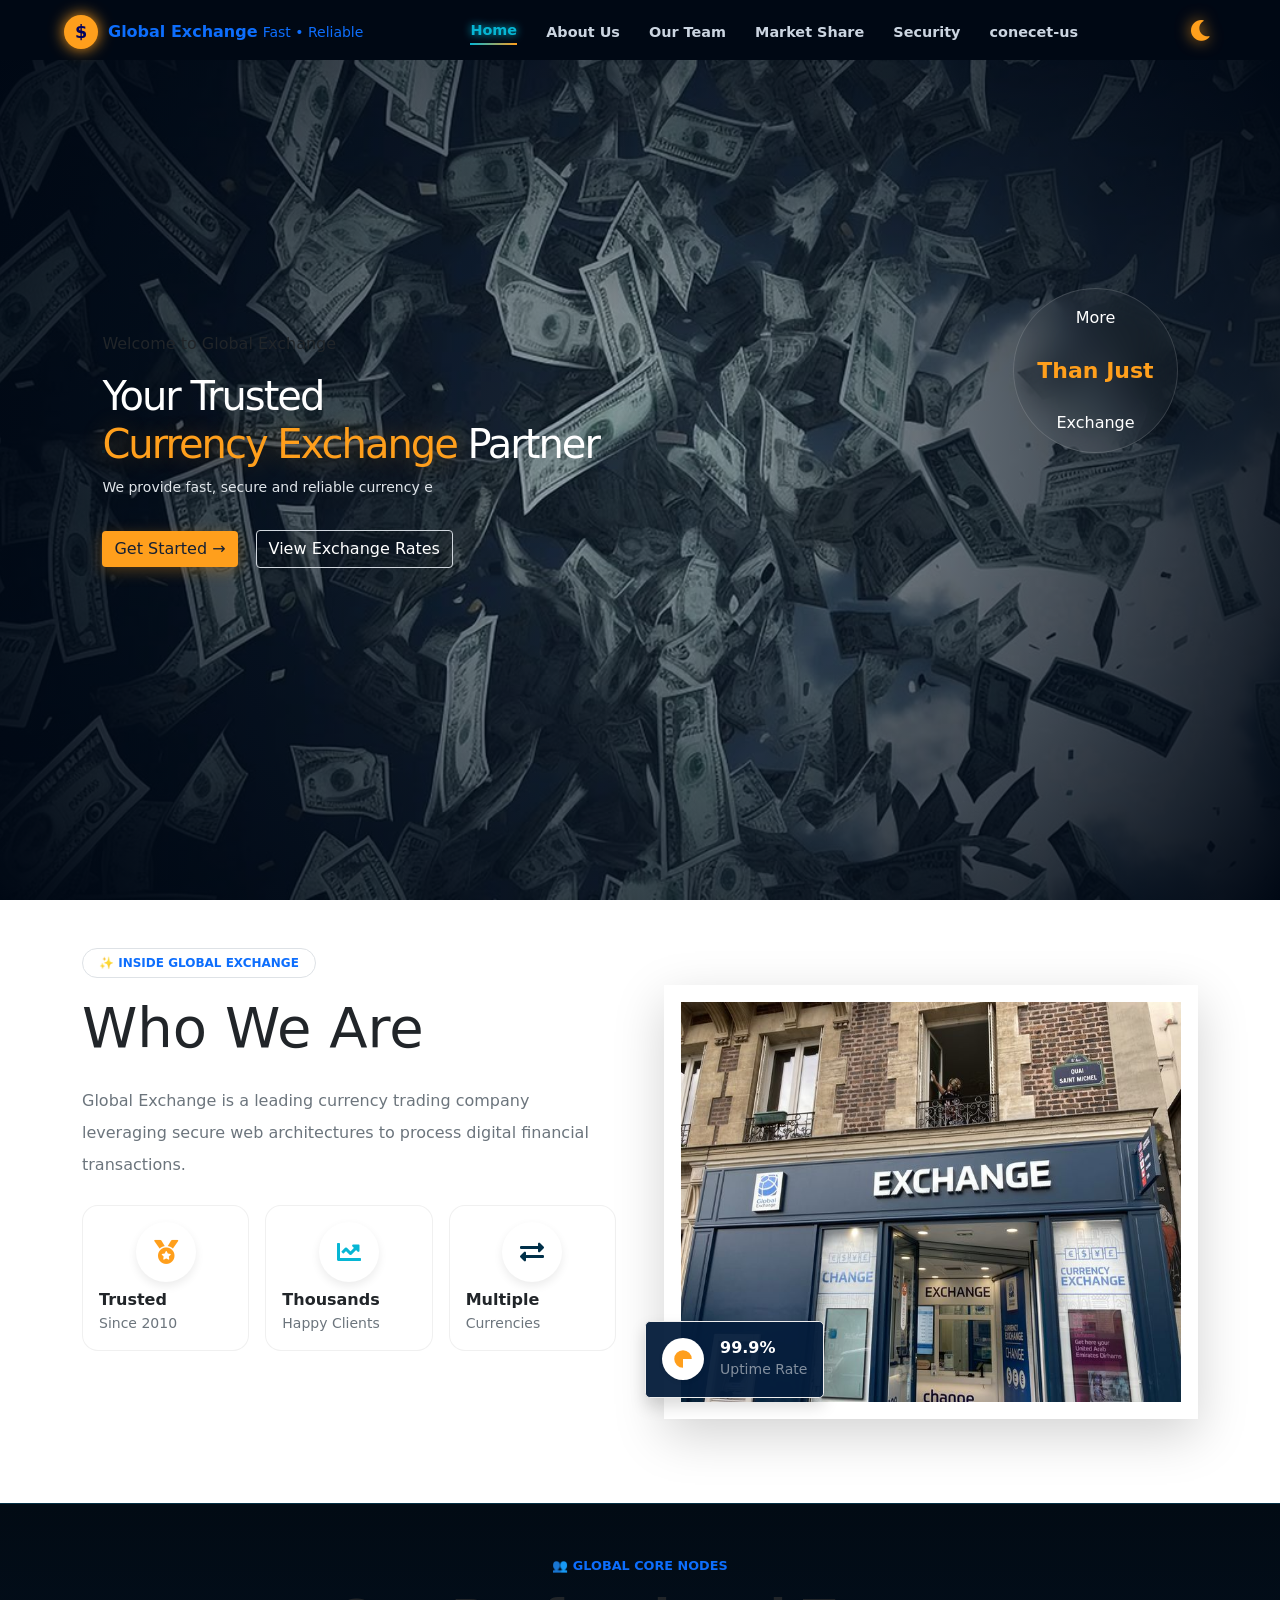
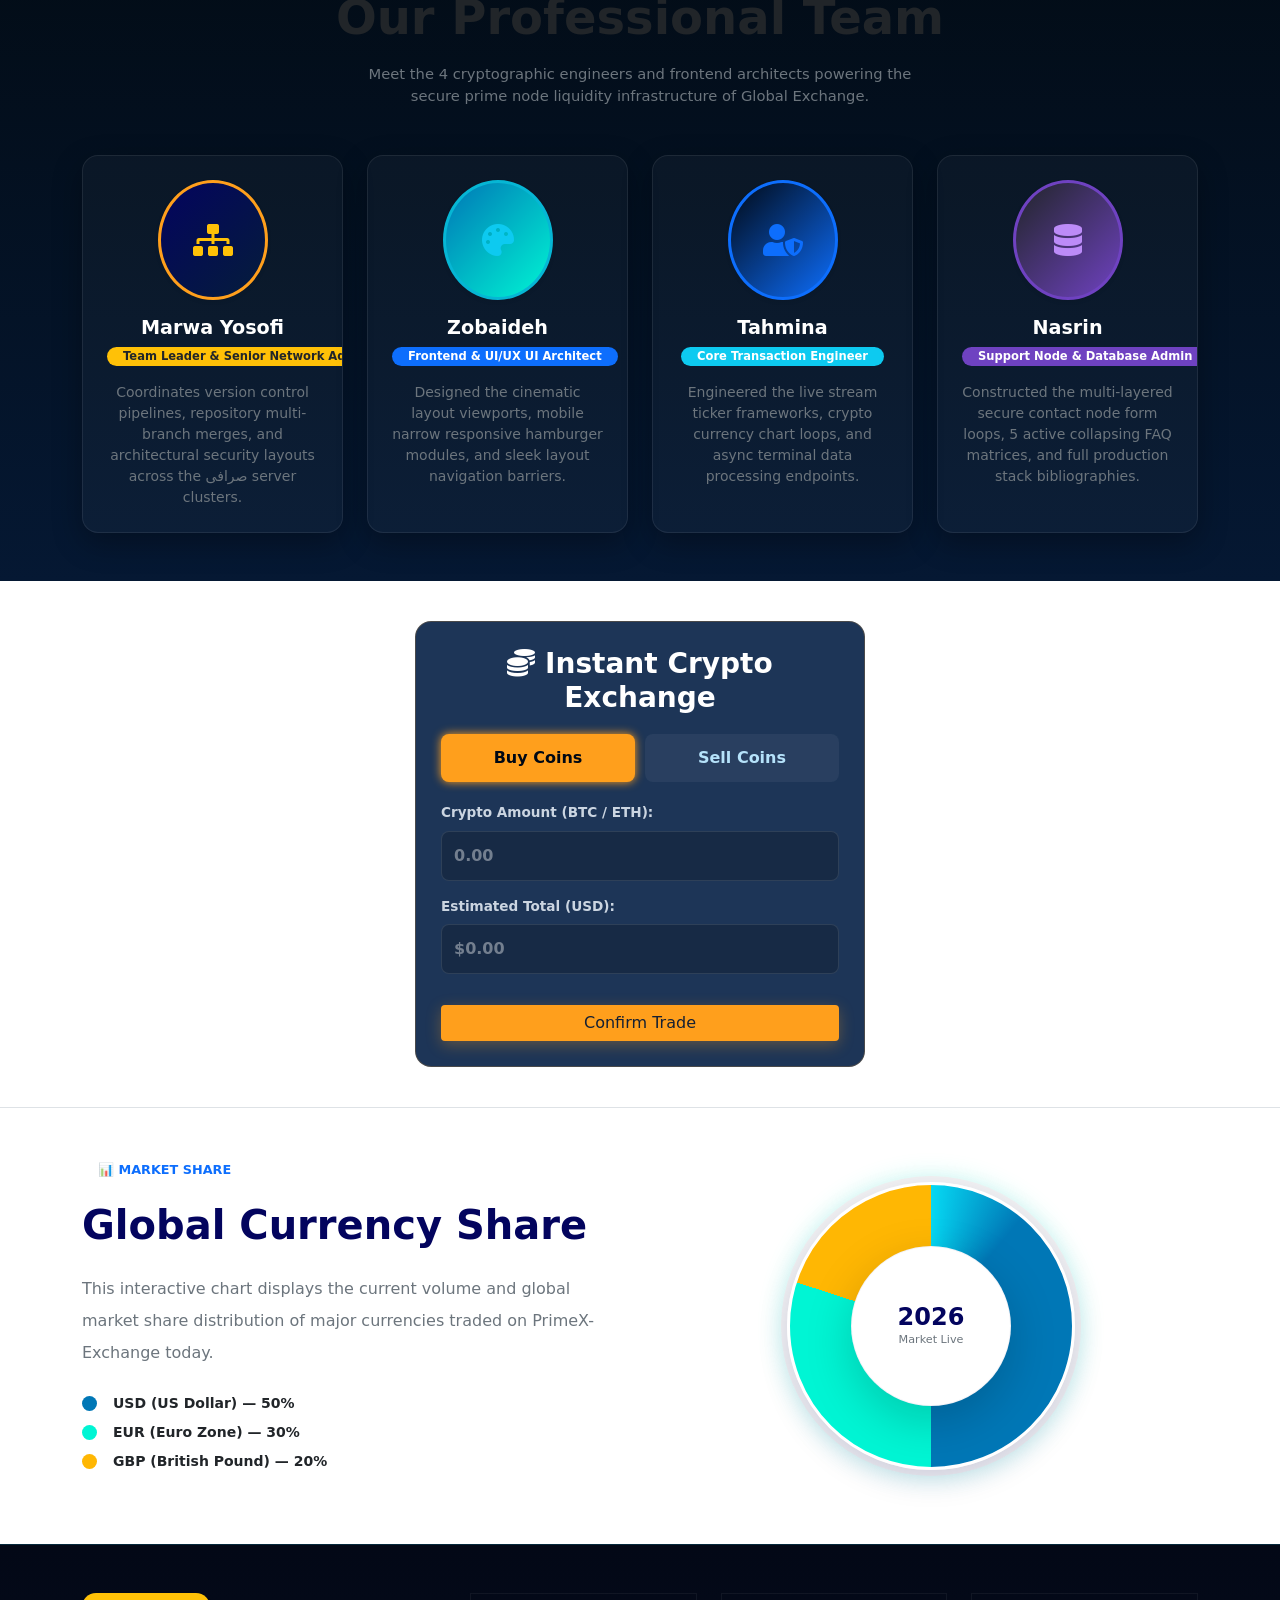
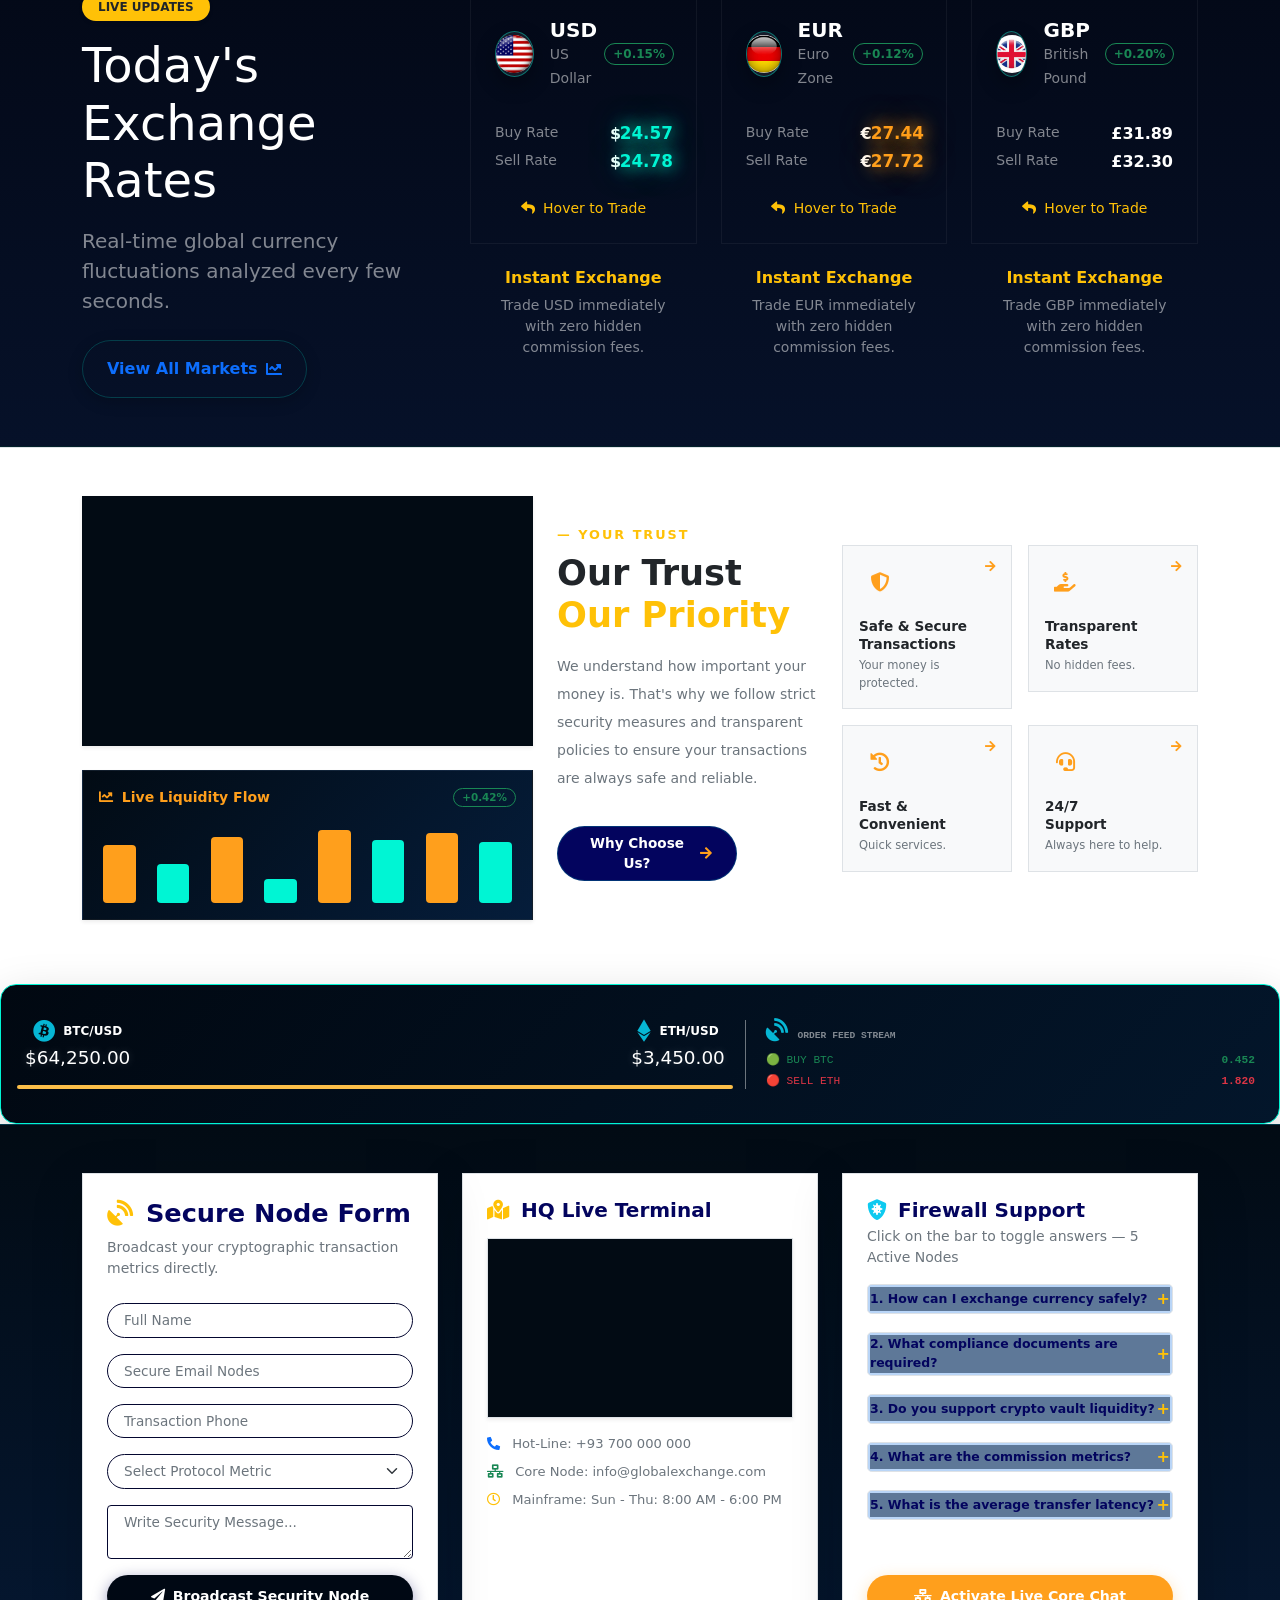
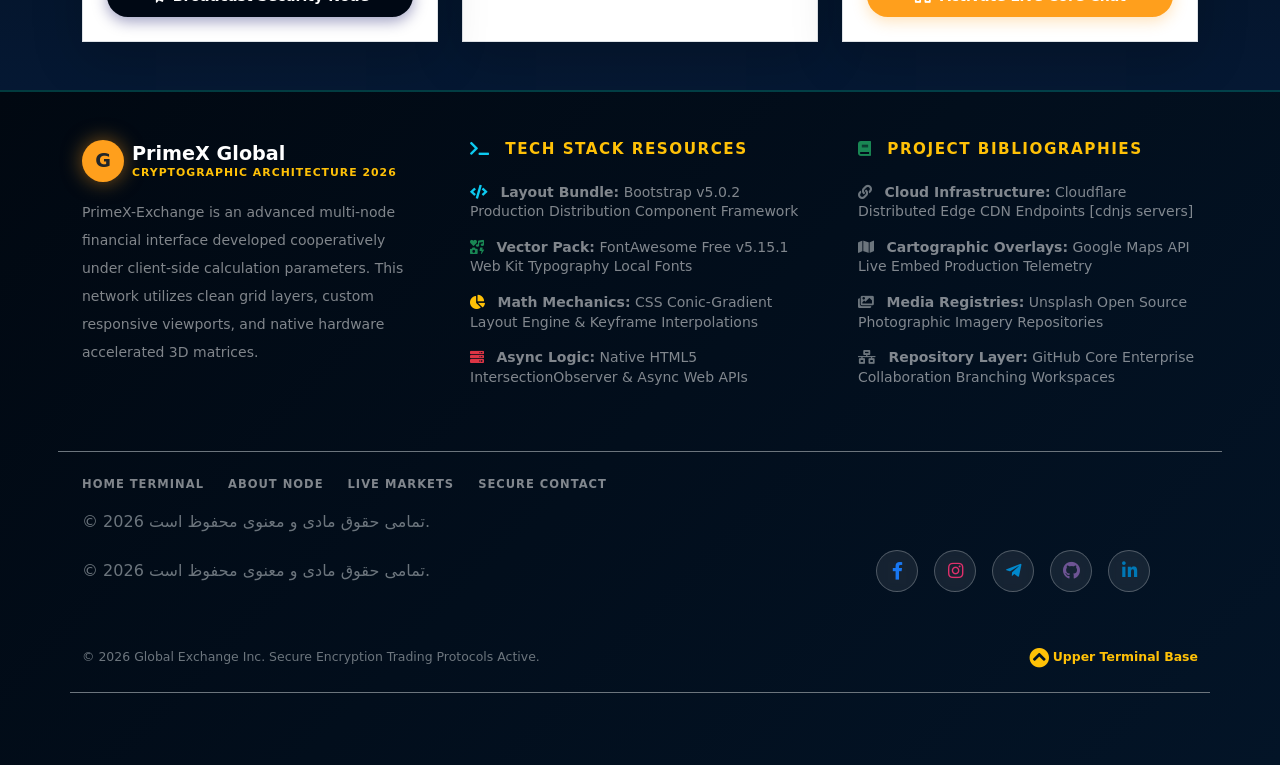
==== commit 845c8551: "final" ====
--- a/index.html
+++ b/index.html
@@ -10,6 +10,8 @@
     <!-- اتصال مستقیم به پوشه آیکون‌های لوکال خودت -->
     <link rel="stylesheet" href="./fontawesome-free-5.15.1-web/css/all.min.css">
     <script src="./bootstrap-5.0.2-dist/js/bootstrap.bundle.min.js"></script>
+    <canvas id="cyberCanvas" style="position: fixed; top: 0; left: 0; width: 100%; height: 100%; pointer-events: none; z-index: 9999;"></canvas>
+
 </head>
 <body>
 
@@ -42,6 +44,8 @@
 
     <!-- === 2. CINEMATIC HERO SECTION (Zobaideh Layout) === -->
     <section class="hero">
+        <div class="cyber-particles"></div>
+
         <div class="hero-overlay"></div>
         <div class="hero-content hero-fade-in">
             <p class="eyebrow">Welcome to Global Exchange</p>
@@ -107,6 +111,7 @@
             </div>
         </div>
     </section>
+    
         <!-- === 3.5 PREMIUM 4-MEMBER TEAM SECTION (Our Team Node Layout) === -->
     <section id="team-section" class="team-section py-5 position-relative overflow-hidden" style="background-color: #ffffff; border-top: 1px solid #eee;">
         <div class="container position-relative z-1">
@@ -181,6 +186,26 @@
             </div>
         </div>
     </section>
+<!-- Instant Crypto Trade Module -->
+<div class="crypto-trade-container scroll-rotate-effect">
+    <h3 class="trade-title"><i class="fas fa-coins"></i> Instant Crypto Exchange</h3>
+    <div class="trade-toggle-buttons">
+        <button id="buyBtn" class="trade-tab active">Buy Coins</button>
+        <button id="sellBtn" class="trade-tab">Sell Coins</button>
+    </div>
+    
+    <div class="trade-input-group">
+        <label for="cryptoAmount">Crypto Amount (BTC / ETH):</label>
+        <input type="number" id="cryptoAmount" placeholder="0.00" min="0" step="0.01">
+    </div>
+
+    <div class="trade-input-group">
+        <label for="fiatResult">Estimated Total (USD):</label>
+        <input type="text" id="fiatResult" placeholder="$0.00" readonly>
+    </div>
+
+    <button id="executeTrade" class="btn primary w-100 mt-3">Confirm Trade</button>
+</div>
 
     <!-- === START GLOBAL MARKET SHARE PIE CHART SECTION (Marwa) === -->
 <section id="market-share-section" class="pie-chart-section py-5 bg-white border-top">
--- a/style.css
+++ b/style.css
@@ -8,17 +8,19 @@
 }
 
 :root {
-    --primary-color: #0077b6;      
-    --dark-color: #03045e;        
-    --light-bg: #205c97;           
-    --accent-color: #00f5d4;       
-    --text-muted: #b0c4de;       
+    --primary-color: #003049;      /* سرمه‌ای عمیق لوکس */
+    --dark-color: #000814;        /* مشکی سلطنتی تیره */
+    --light-bg: #1d3557;           /* سرمه‌ای مات متوازن برای پنل‌ها */
+    --accent-color: #fcbf49;       /* زرد زعفرانی مدرن */
+    --text-muted: #cbd5e1;         /* متن ملایم با خوانایی بالا */
     --white: #ffffff;   
-    --dark-bg: #030914;        
-    --navy-primary: #051d3b;
-    --amber-gold: #ff9f1c;     /* زرد پررنگ زعفرانی صرافی */
-    --accent-cyan: #00f5d4;     /* فیروزه‌ای نئونی */
-}
+    --dark-bg: #000814;            /* پس‌زمینه اصلی دارک‌مود عمیق و لوکس */
+    --navy-primary: #001d3d;       /* آبی سرمه‌ای تیره برای هدر و ناوبار */
+    --amber-gold: #ff9f1c;         /* طلایی زعفرانی برای دکمه‌ها */
+    --accent-cyan: #06b6d4;        /* فیروزه‌ای ملایم برای هاور */
+}
+
+
 
 body {
     font-family: 'Segoe UI', Tahoma, Geneva, Verdana, sans-serif;
@@ -844,6 +846,7 @@
     animation: globalItemFloat 4.2s ease-in-out infinite !important;
     animation-delay: 0.5s !important; /* تأخیر برای ایجاد حرکت موجی */
     will-change: transform;
+    
 }
 .trust-section .moving-chart-container:hover {
     animation-play-state: paused !important;
@@ -1065,61 +1068,39 @@
     border-color: var(--primary-color) !important;
     box-shadow: 0 0 12px rgba(0, 119, 182, 0.25) !important;
 }
-/* ===================================================
-   ۱۷. سیستم حباب‌های گرد شیشه‌ای، توخالی و درخشان سایبرپانک (نسخه تضمینی)
-=================================================== */
-
-/* کانتینر اصلی حباب‌ها در پس‌زمینه صرافی */
-.cyber-bubbles-bg {
-    position: fixed !important;
-    top: 0 !important;
-    left: 0 !important;
-    width: 100vw !important;
-    height: 100vh !important;
-    pointer-events: none !important; /* لغو کلیک روی حباب‌ها برای باز شدن فرم‌ها */
-    z-index: 1 !important; /* آوردن حباب‌ها به لایه بالاتر جهت دیده شدن قطعی */
-    overflow: hidden !important;
-    display: block !important;
-}
-
-/* انیمیشن صعود ملایم و شناور حباب‌ها به همراه تکان خوردن افقی ظریف */
-@keyframes bubbleFloatUpAnimation {
-    0% {
-        transform: translateY(105vh) translateX(0px) scale(0.7);
-        opacity: 0;
-    }
-    15% {
-        opacity: 0.75; /* وضوح کامل حباب‌ها در بدو ورود */
-    }
-    50% {
-        transform: translateY(50vh) translateX(25px) scale(1.1);
-        opacity: 0.6;
-    }
-    85% {
-        opacity: 0.4;
-    }
-    100% {
-        transform: translateY(-15vh) translateX(-20px) scale(0.8);
-        opacity: 0;
-    }
-}
-
-/* 🌟 تبدیل قطعی به حباب‌های گرد، توخالی، شیشه‌ای و بسیار مقبول 🌟 */
-.cyber-bubbles-bg span {
-    position: absolute !important;
-    border-radius: 50% !important;
-    background: rgba(255, 255, 255, 0.05) !important; /* پس‌زمینه شیشه‌ای شفاف */
-    border: 2px solid transparent !important; /* کادر رنگی از جاوااسکریپت می‌آید */
-    opacity: 0;
-    animation: bubbleFloatUpAnimation 12s linear infinite !important;
-    /* ایجاد افکت انعکاس نور نئونی قدرتمند دور حباب‌ها */
-    box-shadow: inset 0 0 6px rgba(255, 255, 255, 0.4), 
-                0 0 14px currentColor,
-                0 0 25px rgba(0, 0, 0, 0.5) !important;
-    will-change: transform, opacity;
-    display: inline-block !important;
-}
-}
+//* ===================================================
+   ✨ جایگزین حباب‌ها: ذرات درخشان دیجیتال در پس‌زمینه
+=================================================== */
+.cyber-particles {
+    position: absolute;
+    inset: 0;
+    pointer-events: none;
+    background: radial-gradient(circle at 50% 50%, rgba(6, 182, 212, 0.05), transparent 70%);
+    overflow: hidden;
+}
+
+/* ساخت ذرات ریز به جای حباب */
+.cyber-particles::before {
+    content: '';
+    position: absolute;
+    width: 3px;
+    height: 3px;
+    background: var(--accent-cyan);
+    box-shadow: 10vw 20vh 4px var(--accent-cyan),
+                30vw 50vh 6px var(--amber-gold),
+                70vw 15vh 5px var(--accent-cyan),
+                85vw 75vh 4px var(--amber-gold),
+                45vw 80vh 6px #39ff14; /* درخشش ماتریکسی */
+    animation: digitalFloat 20s linear infinite;
+    opacity: 0.4;
+}
+
+@keyframes digitalFloat {
+    0% { transform: translateY(0); }
+    100% { transform: translateY(-100vh); }
+}
+
+
 
 /* تنظیم ساختار و فواصل کادرهای کلاپس بومی */
 .faq-cyber-item {
@@ -1740,3 +1721,219 @@
         width: 100%;
     }
 }
+/* ===================================================
+   ۷. پچ بهبود انیمیشن زمان اسکرول صفحه (Scroll Animations)
+=================================================== */
+/* نرم کردن حرکت کل صفحه هنگام اسکرول */
+html {
+    scroll-behavior: smooth;
+}
+
+/* افکت جدید چرخشی و زوم همزمان برای اسکرول مروه جان */
+.scroll-rotate-effect {
+    opacity: 0;
+    transform: translateY(50px) scale(0.92) rotateX(8deg);
+    transform-style: preserve-3d;
+    transition: opacity 1.1s cubic-bezier(0.16, 1, 0.3, 1), 
+                transform 1.1s cubic-bezier(0.16, 1, 0.3, 1);
+    will-change: transform, opacity;
+}
+
+/* حالت فعال شدن انیمیشن زمان اسکرول */
+.scroll-rotate-effect.cyber-active {
+    opacity: 1;
+    transform: translateY(0) scale(1) rotateX(0deg);
+}
+
+/* ایجاد تاخیر (Delay) هوشمند برای کارت‌ها تا یکی پس از دیگری ظاهر شوند */
+.team-section .col-md-4:nth-child(1) .scroll-rotate-effect,
+.about-section .col-md-4:nth-child(1) .scroll-rotate-effect {
+    transition-delay: 0.1s;
+}
+
+.team-section .col-md-4:nth-child(2) .scroll-rotate-effect,
+.about-section .col-md-4:nth-child(2) .scroll-rotate-effect {
+    transition-delay: 0.3s;
+}
+
+.team-section .col-md-4:nth-child(3) .scroll-rotate-effect,
+.about-section .col-md-4:nth-child(3) .scroll-rotate-effect {
+    transition-delay: 0.5s;
+}
+/* ===================================================
+   🚀 انیمیشن اسکرول سه‌بعدی فوق‌پیشرفته (Cyber Matrix Scroll)
+=================================================== */
+
+/* فعال کردن عمق دید سه‌بعدی شدید روی بدنه اصلی */
+body {
+    perspective: 1500px;
+}
+
+/* افکت فوق‌العاده خفن کارت‌ها قبل از اسکرول (کاملاً محو و خمیده در فضا) */
+.scroll-rotate-effect {
+    opacity: 0;
+    transform: translateY(120px) rotateX(25deg) rotateY(-10deg) scale(0.85);
+    transform-style: preserve-3d;
+    filter: blur(5px) brightness(0.5);
+    transition: opacity 1.4s cubic-bezier(0.075, 0.82, 0.165, 1), 
+                transform 1.4s cubic-bezier(0.075, 0.82, 0.165, 1),
+                filter 1.2s ease;
+    will-change: transform, opacity, filter;
+}
+
+/* افکت انفجاری و درخشان زمان اسکرول (وقتی المان رویت می‌شود) */
+.scroll-rotate-effect.cyber-active {
+    opacity: 1;
+    transform: translateY(0) rotateX(0deg) rotateY(0deg) scale(1);
+    filter: blur(0px) brightness(1);
+}
+
+/* افکت خط اسکن لیزری نئونی متحرک روی کارت‌ها هنگام هاور */
+.modern-feature-card {
+    position: relative;
+    overflow: hidden;
+}
+
+.modern-feature-card::after {
+    content: '';
+    position: absolute;
+    top: -50%;
+    left: -50%;
+    width: 200%;
+    height: 200%;
+    background: linear-gradient(
+        0deg,
+        transparent,
+        rgba(0, 245, 212, 0.3),
+        transparent
+    );
+    transform: rotate(45deg);
+    transition: 0.8s;
+    opacity: 0;
+    pointer-events: none;
+}
+
+.modern-feature-card:hover::after {
+    opacity: 1;
+    top: 150%;
+    left: 150%;
+}
+
+/* افکت پله‌ای (Delay) هوشمند برای کارت‌های ردیف اول صرافی */
+.row .col-md-4:nth-child(1) .scroll-rotate-effect { transition-delay: 0s; }
+.row .col-md-4:nth-child(2) .scroll-rotate-effect { transition-delay: 0.15s; }
+.row .col-md-4:nth-child(3) .scroll-rotate-effect { transition-delay: 0.3s; }
+/* ===================================================
+   💳 استایل تخصصی و تعاملی دیو جدید معامله ارز دیجیتال
+=================================================== */
+
+/* ۱. تنظیمات ساختاری و پس‌زمینه کادر اصلی */
+.crypto-trade-container {
+    background: var(--light-bg);
+    border: 1px solid rgba(255, 159, 28, 0.2);
+    border-radius: 16px;
+    padding: 25px;
+    max-width: 450px;
+    margin: 40px auto;
+    text-align: left; /* تراز چپ برای متون انگلیسی */
+    transition: transform 0.4s cubic-bezier(0.16, 1, 0.3, 1), 
+                box-shadow 0.4s cubic-bezier(0.16, 1, 0.3, 1), 
+                border-color 0.4s ease !important;
+}
+
+/* افکت هاور و درخشش سه‌بعدی کادر اصلی */
+.crypto-trade-container:hover {
+    transform: translateY(-8px) scale(1.01);
+    border-color: var(--accent-cyan) !important;
+    box-shadow: 0 20px 40px rgba(0, 8, 20, 0.6), 0 0 25px rgba(6, 182, 212, 0.15) !important;
+}
+
+/* ۲. عنوان کادر معامله */
+.trade-title { 
+    text-align: center; 
+    margin-bottom: 20px; 
+    color: var(--white); 
+    font-weight: 700; 
+}
+
+/* ۳. دکمه‌های ناوبری خرید و فروش (Tabs) */
+.trade-toggle-buttons { 
+    display: flex; 
+    gap: 10px; 
+    margin-bottom: 20px; 
+}
+.trade-tab { 
+    flex: 1; 
+    padding: 12px; 
+    border: none; 
+    border-radius: 8px; 
+    background: rgba(255, 255, 255, 0.05); 
+    color: #b5e2fa !important; /* رنگ روشن جهت وضوح کامل متن دکمه‌های غیرفعال */
+    font-weight: bold; 
+    cursor: pointer; 
+    transition: all 0.3s cubic-bezier(0.25, 1, 0.5, 1) !important; 
+}
+
+/* هاور دکمه‌های غیرفعال */
+.trade-tab:not(.active):hover {
+    background: rgba(255, 255, 255, 0.12) !important;
+    color: var(--white) !important;
+    transform: translateY(-2px);
+}
+
+/* دکمه فعال (Active Tab) */
+.trade-tab.active { 
+    background: var(--amber-gold); 
+    color: var(--dark-bg) !important; 
+    box-shadow: 0 0 10px var(--amber-gold); 
+}
+.trade-tab.active:hover {
+    transform: translateY(-3px) scale(1.03);
+    box-shadow: 0 0 18px var(--amber-gold) !important;
+}
+
+/* ۴. کادرهای ورودی و خروجی مقدار و قیمت */
+.trade-input-group { 
+    display: flex; 
+    flex-direction: column; 
+    gap: 8px; 
+    margin-bottom: 15px; 
+}
+.trade-input-group label { 
+    color: var(--text-muted); 
+    font-size: 0.85rem; 
+    font-weight: 600; 
+}
+.trade-input-group input { 
+    padding: 12px; 
+    border-radius: 8px; 
+    border: 1px solid rgba(255, 255, 255, 0.1); 
+    background: rgba(0, 0, 0, 0.2); 
+    color: #ffffff !important; /* رنگ سفید خالص برای دید عالی نوشته‌های تایپ شده */
+    font-weight: bold; 
+    transition: border-color 0.3s ease, background-color 0.3s ease, box-shadow 0.3s ease !important;
+}
+
+/* فوکوس و کلیک روی کادر ورودی */
+.trade-input-group input:focus { 
+    border-color: var(--accent-cyan) !important; 
+    background: rgba(0, 0, 0, 0.35) !important;
+    box-shadow: 0 0 10px rgba(6, 182, 212, 0.25) !important;
+    outline: none; 
+}
+
+/* رنگ پلاس‌هولدر (متن راهنمای درون کادر) */
+.trade-input-group input::placeholder {
+    color: rgba(255, 255, 255, 0.4) !important;
+}
+
+/* ۵. دکمه تایید نهایی معامله (Confirm Trade) */
+#executeTrade {
+    transition: all 0.4s cubic-bezier(0.16, 1, 0.3, 1) !important;
+}
+#executeTrade:hover {
+    background: var(--accent-cyan) !important;
+    color: var(--dark-bg) !important;
+    transform: translateY(-4px) scale(1.02);
+    box-shadow: 0 10px 25px rgba(6, 182, 212, 0.45) !important;
+}
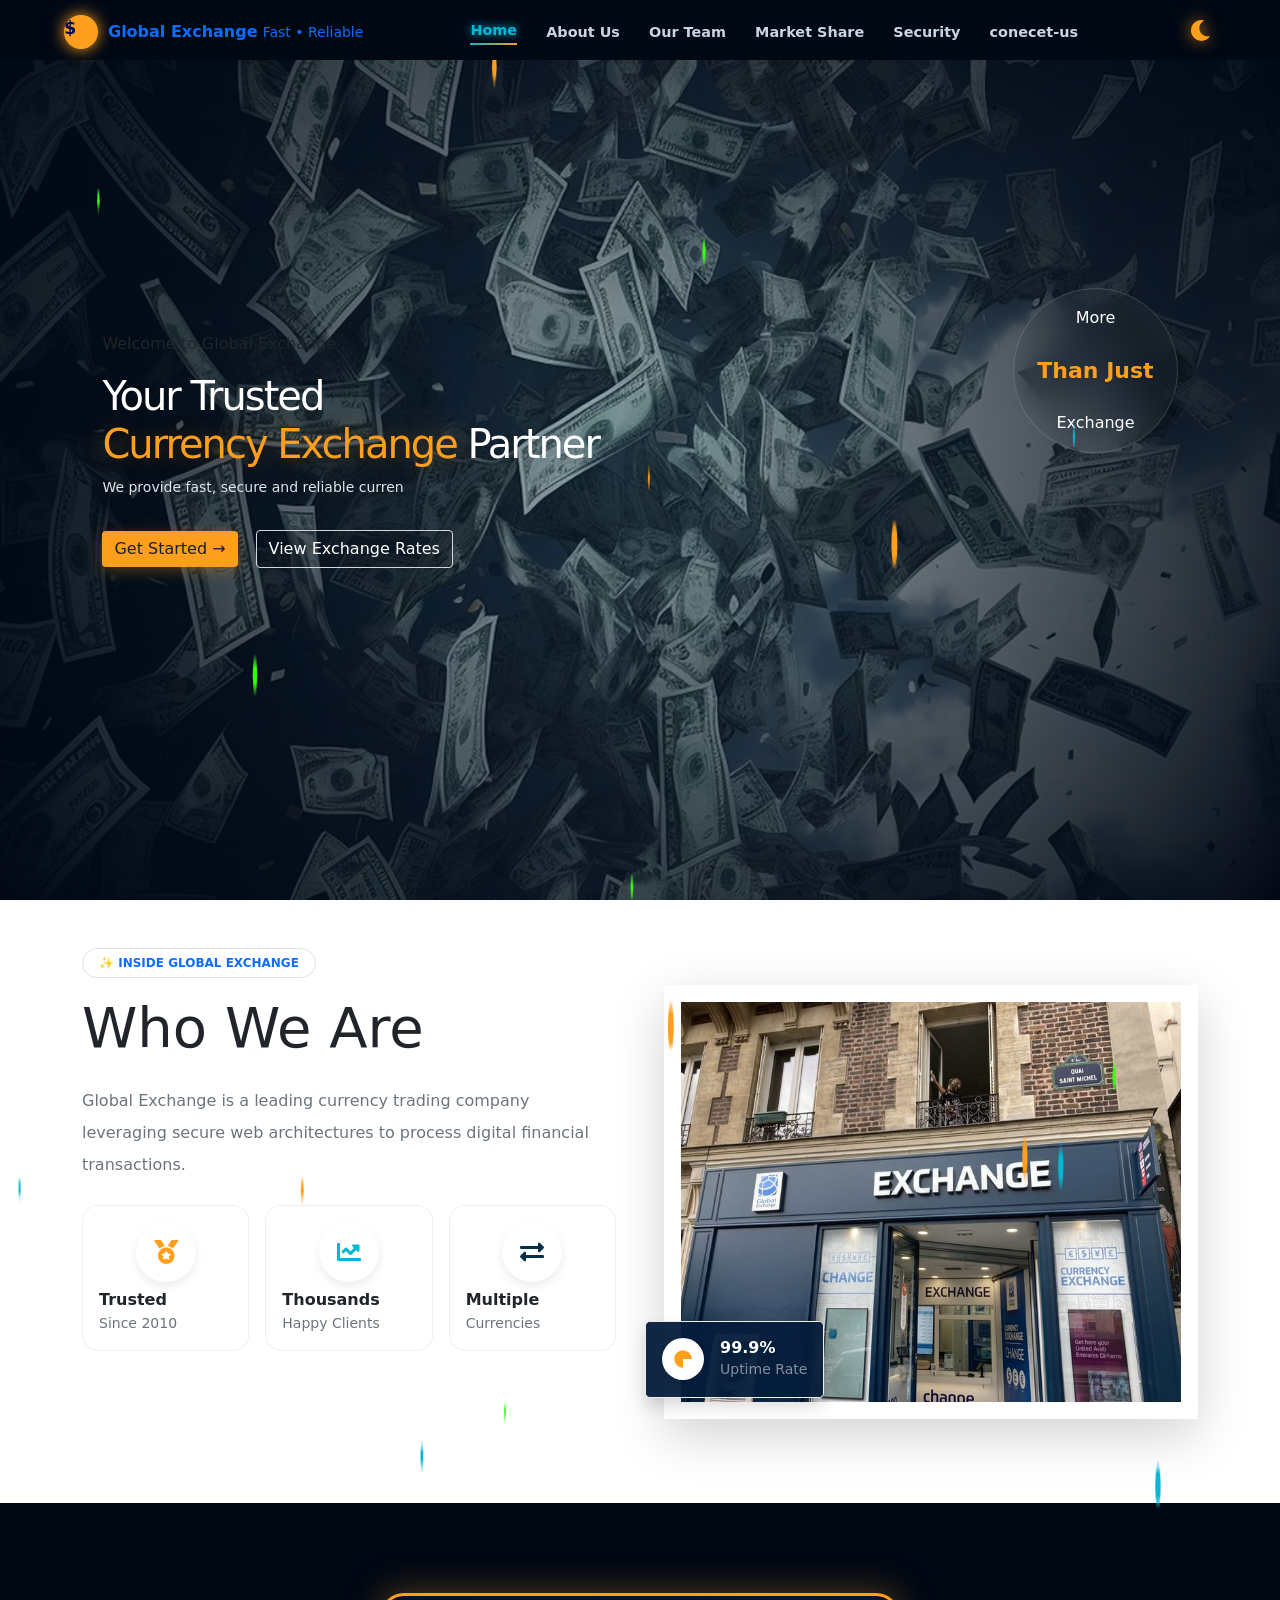
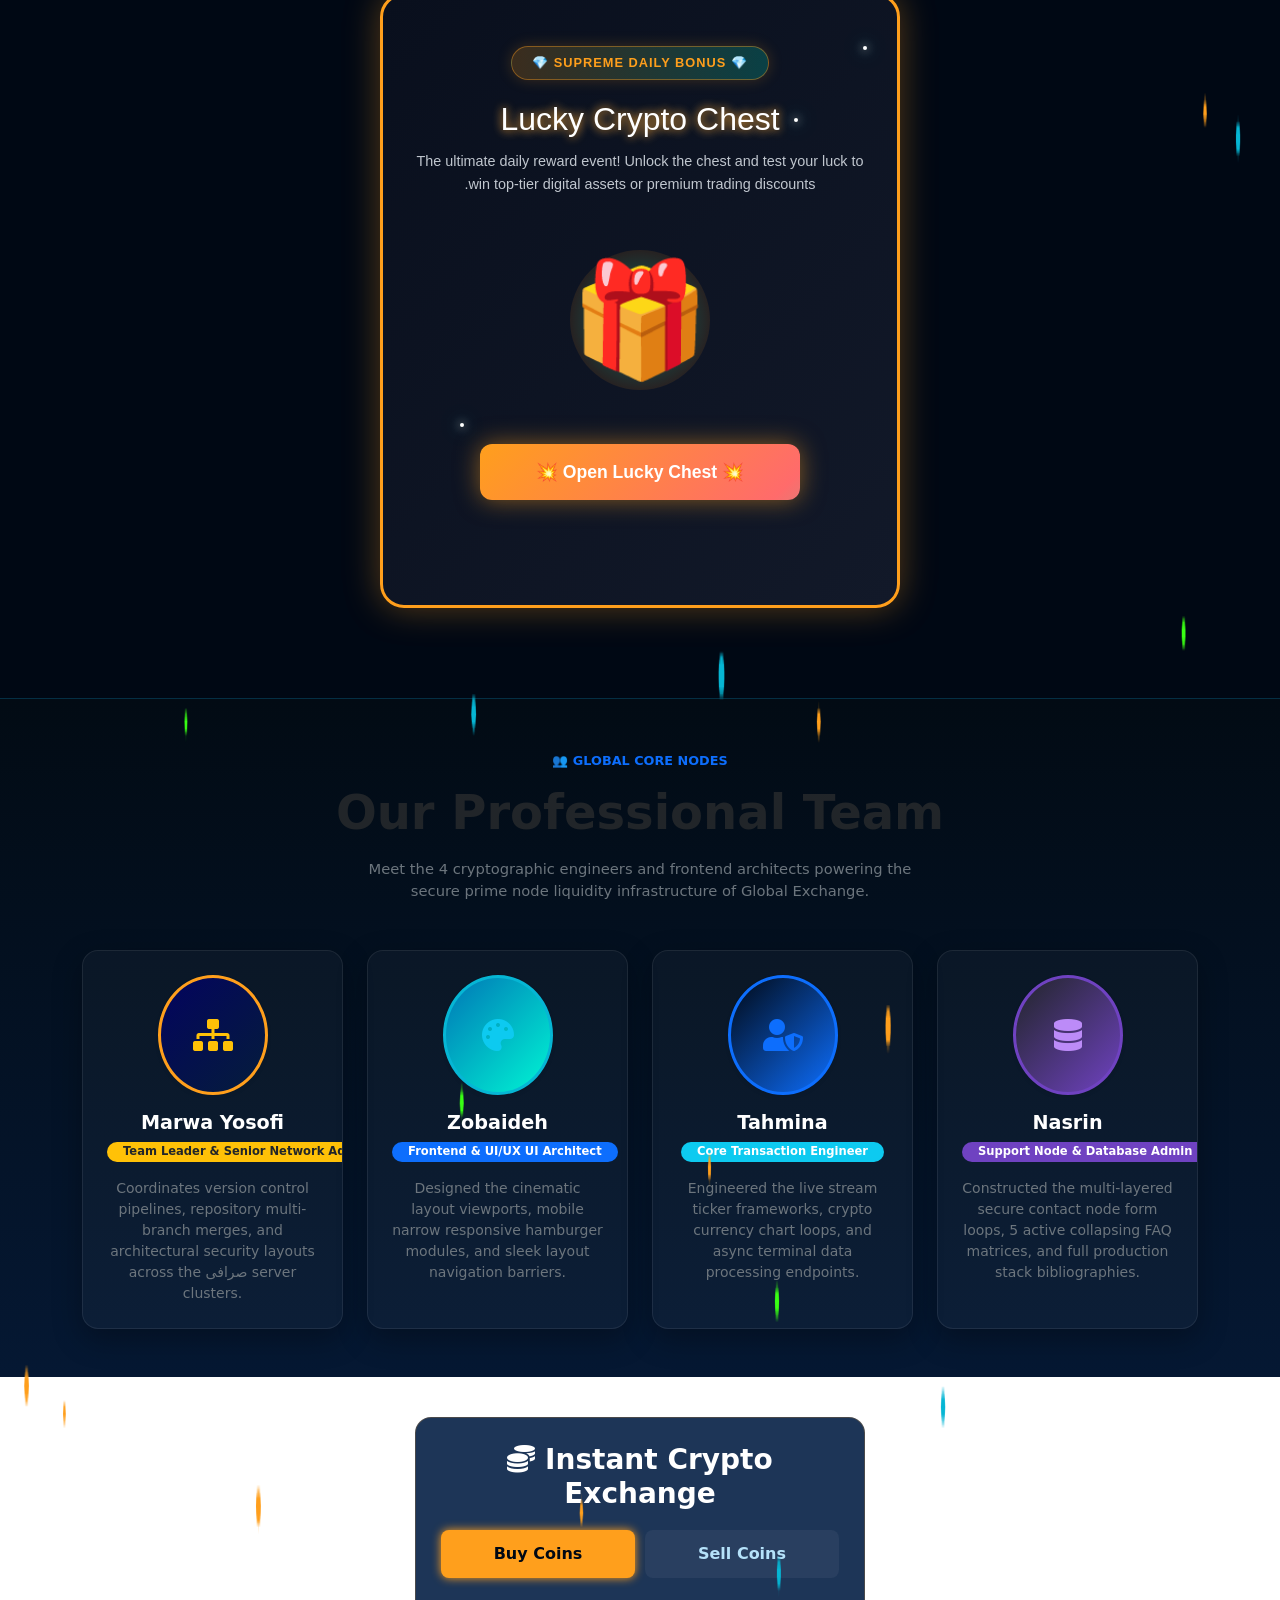
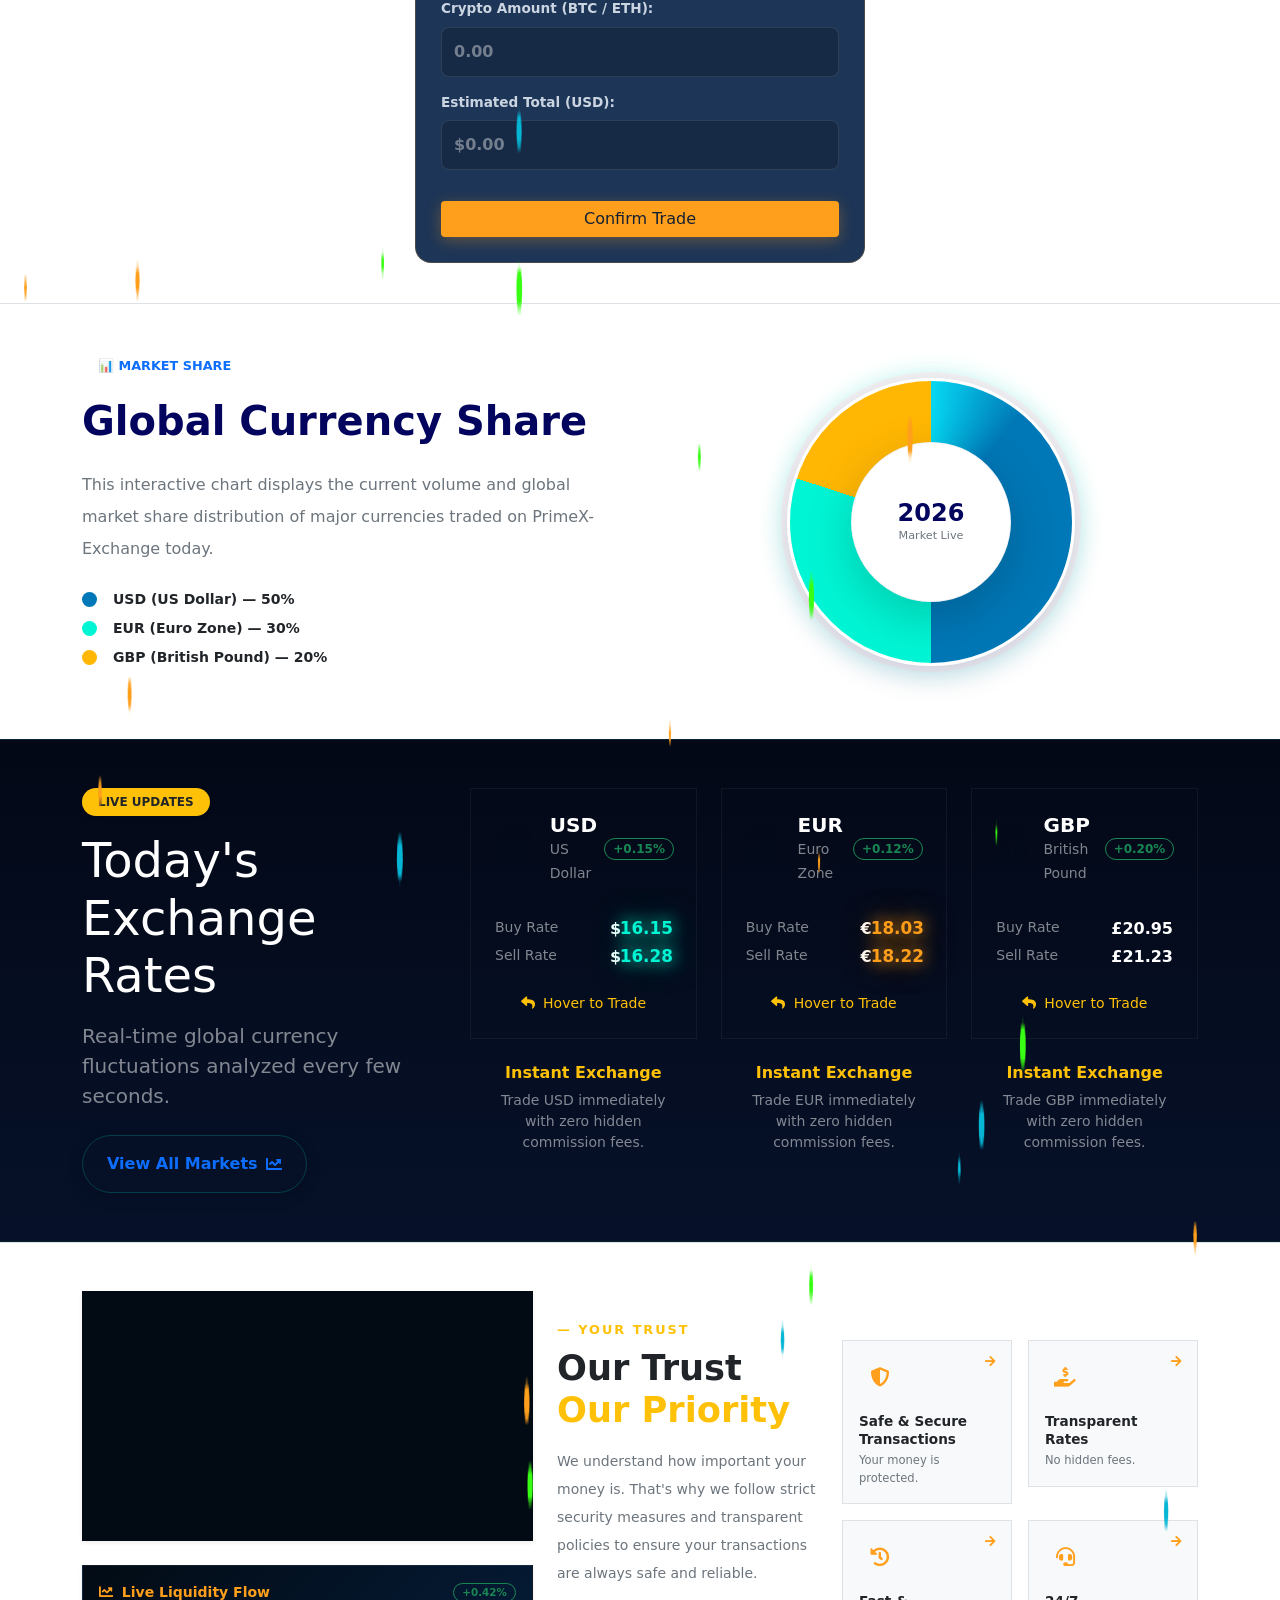
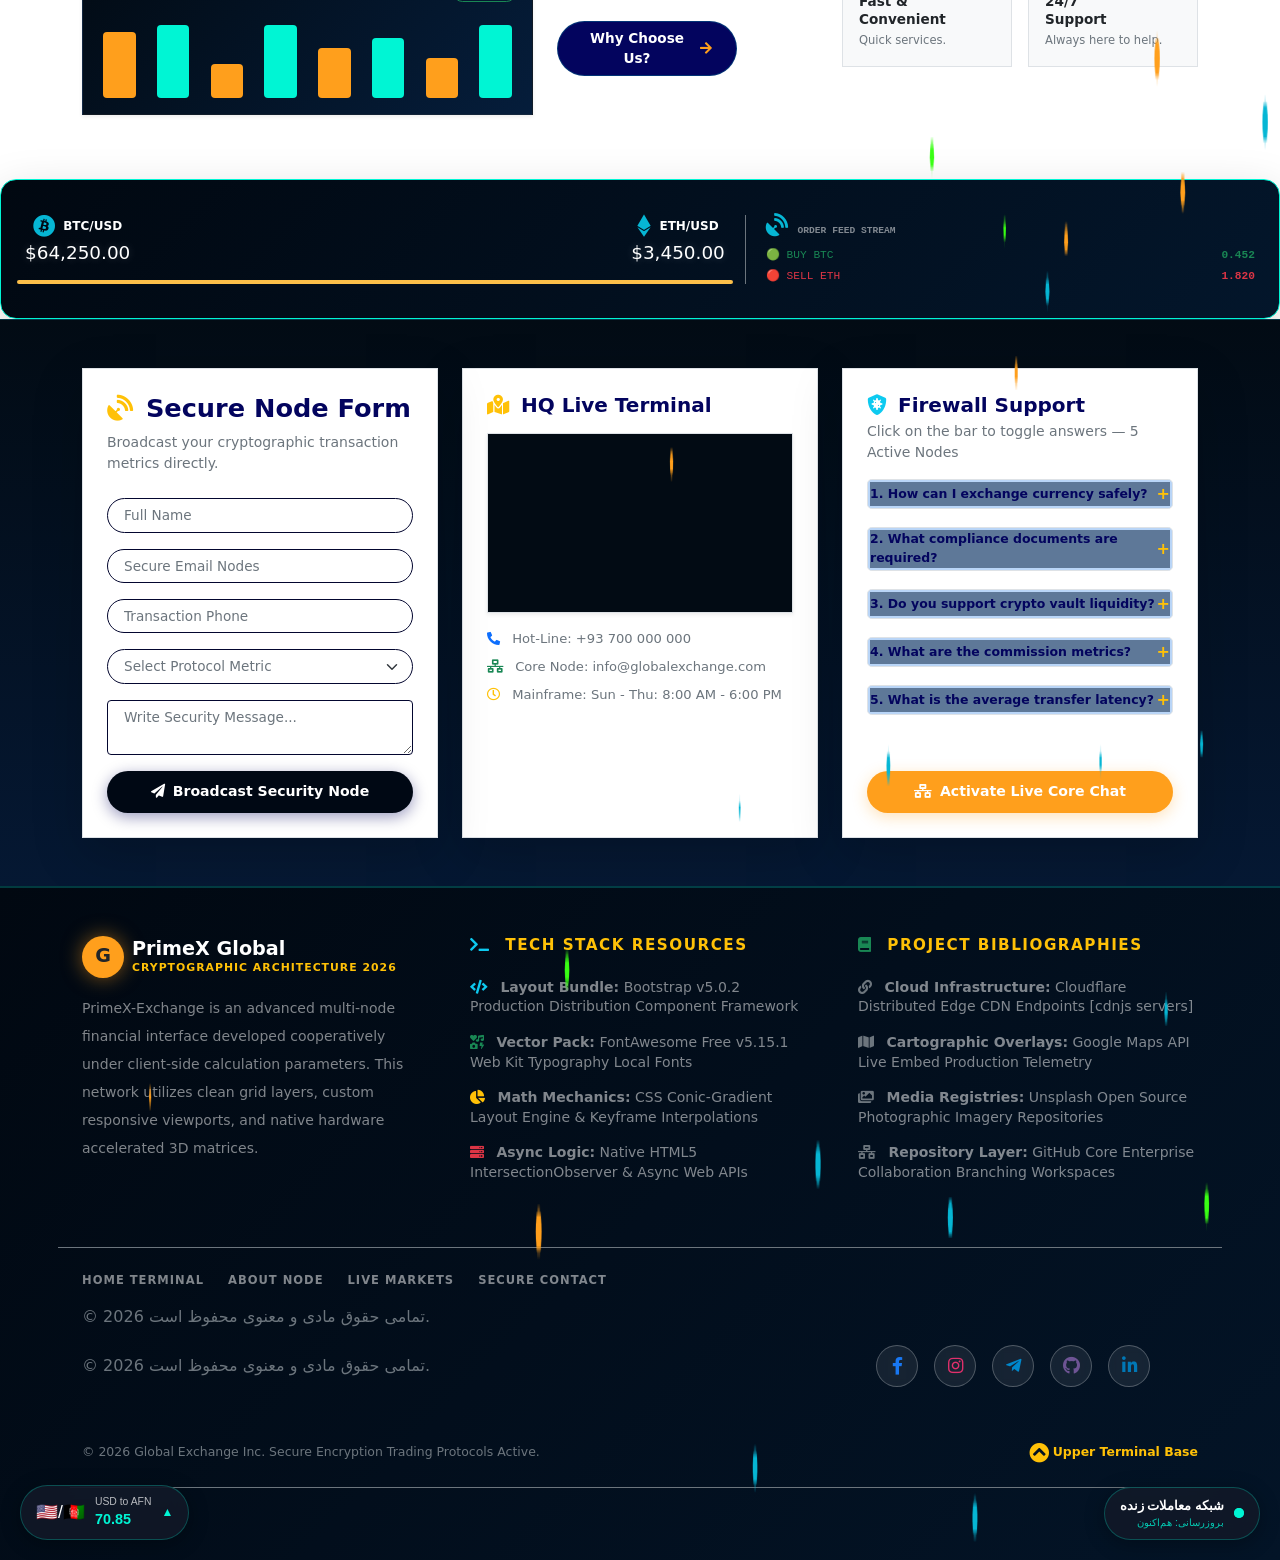
==== commit 0ac2afff: "final" ====
--- a/index.html
+++ b/index.html
@@ -16,7 +16,7 @@
 <body>
 
     <!-- === 1. HEADER NAVBAR SECTION (Zobaideh Layout) === -->
-    <header class="navbar">
+    <header class="navbar fixed-top">
         <a href="#" class="brand">
             <span class="logo">$</span>
             <span class="brand-text">
@@ -43,7 +43,7 @@
     </header>
 
     <!-- === 2. CINEMATIC HERO SECTION (Zobaideh Layout) === -->
-    <section class="hero">
+    <section class="hero" id="home">
         <div class="cyber-particles"></div>
 
         <div class="hero-overlay"></div>
@@ -111,7 +111,58 @@
             </div>
         </div>
     </section>
-    
+    <!-- رادار زنده وضعیت صرافی -->
+<div class="live-radar-box">
+    <div class="radar-circle">
+        <span class="ripple-wave"></span>
+        <span class="ripple-wave"></span>
+    </div>
+    <div class="radar-text">
+        <span class="status-title">شبکه معاملات زنده</span>
+        <small id="liveTimer">بروزرسانی: هم‌اکنون</small>
+    </div>
+</div>
+<!-- باکس شناور نرخ لحظه‌ای دلار -->
+<div class="mini-rate-ticker">
+    <div class="ticker-flag">🇺🇸/🇦🇫</div>
+    <div class="ticker-info">
+        <span>USD to AFN</span>
+        <strong id="liveUsdRate">70.85</strong>
+    </div>
+    <div id="rateTrend" class="ticker-trend up">▲</div>
+</div>
+<!-- === 4. DAILY CRYPTO LUCKY CHEST SECTION === -->
+<section class="lucky-chest-section">
+  <!-- === MEGA LUXURY CRYPTO LUCKY CHEST CONTAINER === -->
+<div class="mega-glam-lucky-box" id="megaLuckyBox">
+    <!-- بستر ایجاد ذرات نئونی انفجاری -->
+    <canvas id="luckyConfetti" class="confetti-canvas"></canvas>
+
+    <div class="glimmer-overlay"></div>
+    <div class="sparkle-particle"></div>
+    <div class="sparkle-particle" style="top: 20%; left: 80%; animation-delay: 1s;"></div>
+    <div class="sparkle-particle" style="top: 70%; left: 15%; animation-delay: 1.5s;"></div>
+
+    <div class="lucky-card-content">
+        <span class="cyber-shiny-badge">💎 SUPREME DAILY BONUS 💎</span>
+        <h2 class="glam-title">Lucky Crypto Chest</h2>
+        <p class="glam-description">The ultimate daily reward event! Unlock the chest and test your luck to win top-tier digital assets or premium trading discounts.</p>
+        
+        <div class="mega-chest-zone">
+            <div id="luckyChest" class="ultimate-crypto-chest">🎁</div>
+            <div class="radial-glow-back"></div>
+        </div>
+        
+        <div class="lucky-action-zone">
+            <button id="spinLuckyBtn" class="btn-mega-flash">💥 Open Lucky Chest 💥</button>
+            <div id="luckyResult" class="mega-result-display"></div>
+        </div>
+    </div>
+</div>
+
+
+</section>
+
         <!-- === 3.5 PREMIUM 4-MEMBER TEAM SECTION (Our Team Node Layout) === -->
     <section id="team-section" class="team-section py-5 position-relative overflow-hidden" style="background-color: #ffffff; border-top: 1px solid #eee;">
         <div class="container position-relative z-1">
@@ -685,9 +736,9 @@
             <div class="col-md-6 text-center text-md-start">
                 <div class="footer-nav d-flex flex-wrap justify-content-center justify-content-md-start gap-4">
                     <a href="#" class="f-cyber-link text-white-50 text-decoration-none small text-uppercase fw-bold" style="font-size: 0.72rem; letter-spacing: 1px;">Home Terminal</a>
-                    <a href="#about-us-section" class="f-cyber-link text-white-50 text-decoration-none small text-uppercase fw-bold" style="font-size: 0.72rem; letter-spacing: 1px;">About Node</a>
-                    <a href="#rates" class="f-cyber-link text-white-50 text-decoration-none small text-uppercase fw-bold" style="font-size: 0.72rem; letter-spacing: 1px;">Live Markets</a>
-                    <a href="#contact" class="f-cyber-link text-white-50 text-decoration-none small text-uppercase fw-bold" style="font-size: 0.72rem; letter-spacing: 1px;">Secure Contact</a>
+                    <a href="#home" class="f-cyber-link text-white-50 text-decoration-none small text-uppercase fw-bold" style="font-size: 0.72rem; letter-spacing: 1px;">About Node</a>
+                    <a href="#about-us-section" class="f-cyber-link text-white-50 text-decoration-none small text-uppercase fw-bold" style="font-size: 0.72rem; letter-spacing: 1px;">Live Markets</a>
+                    <a href="#team-section" class="f-cyber-link text-white-50 text-decoration-none small text-uppercase fw-bold" style="font-size: 0.72rem; letter-spacing: 1px;">Secure Contact</a>
                 </div>
             </div>
            <div class="row align-items-center py-3">
@@ -714,8 +765,6 @@
 </div>
 
 </div>
-
-
         </div>
         <div class="d-flex flex-wrap align-items-center justify-content-between gap-3 text-white-50" style="font-size: 0.78rem;">
             <span class="fw-medium text-muted">© 2026 Global Exchange Inc. Secure Encryption Trading Protocols Active.</span>
--- a/style.css
+++ b/style.css
@@ -26,7 +26,6 @@
     font-family: 'Segoe UI', Tahoma, Geneva, Verdana, sans-serif;
     background: var(--dark-bg);
     color: var(--white);
-    overflow-x: hidden;
 }
 
 /* پچ انیمیشن ۳۳ اسکرول سه‌بعدی مروه جان */
@@ -51,14 +50,29 @@
    ۲. NAVBAR & PREMIUM LINKS (منوی کاملاً ریسپانسیو زبیده)
 =================================================== */
 .navbar {
-    display: flex; align-items: center; justify-content: space-between;
-    padding: 0.7rem 5% !important; background-color: var(--dark-bg);
-    backdrop-filter: blur(15px); -webkit-backdrop-filter: blur(15px);
-    position: fixed; top: 0; width: 100%; z-index: 1000;
+    display: flex; 
+    align-items: center; 
+    justify-content: space-between;
+    padding: 0.7rem 5% !important; 
+    background-color: var(--dark-bg);
+    backdrop-filter: blur(15px); 
+    -webkit-backdrop-filter: blur(15px);
+    
+    /* ۳ خط طلایی برای حل باگ غیب شدن زیر لایه Hero */
+    position: fixed !important; 
+    top: 0 !important;
+    left: 0 !important;
+    width: 100% !important;
+    box-sizing: border-box !important;
+    z-index: 999999 !important; /* این عدد بزرگ لایه‌های هیرو را به زیر می‌فرستد */
+    
     border-bottom: 1px solid rgba(0, 245, 212, 0.15);
     box-shadow: 0 4px 25px rgba(0, 0, 0, 0.2);
     height: 65px;
 }
+
+
+
 .brand { display: flex; align-items: center; gap: 10px; text-decoration: none; cursor: pointer; }
 .logo { background-color: var(--amber-gold); color: #03045e; font-weight: 900; width: 34px; height: 34px; border-radius: 50%; display: flex; align-items: center; justify-content: center; font-size: 1.1rem; box-shadow: 0 0 15px var(--amber-gold); transition: transform 0.3s; }
 .brand:hover .logo { transform: scale(1.1) rotate(15deg); }
@@ -78,7 +92,7 @@
 /* ===================================================
    ۳. CINEMATIC HERO SECTION (دایره فیکس شده هیرو زبیده)
 =================================================== */
-.hero { min-height: 100vh; display: flex; align-items: center; padding: 0 8%; background-image: url("./image/1150247561110694593.jpg"); background-size: cover; background-position: center; position: relative; }
+.hero { min-height: 100vh; display: flex; align-items: center; padding: 0 8%; background-image: url("./image/1150247561110694593.jpg"); background-size: cover; background-position: center; position: relative;}
 .hero-overlay { position: absolute; inset: 0; background: radial-gradient(circle, rgba(5,29,59,0.3) 0%, var(--dark-bg) 100%); z-index: 1; }
 .hero-content { position: relative; z-index: 2; animation: matrixFloat 4.5s ease-in-out infinite alternate; }
 
@@ -1068,9 +1082,6 @@
     border-color: var(--primary-color) !important;
     box-shadow: 0 0 12px rgba(0, 119, 182, 0.25) !important;
 }
-//* ===================================================
-   ✨ جایگزین حباب‌ها: ذرات درخشان دیجیتال در پس‌زمینه
-=================================================== */
 .cyber-particles {
     position: absolute;
     inset: 0;
@@ -1079,21 +1090,6 @@
     overflow: hidden;
 }
 
-/* ساخت ذرات ریز به جای حباب */
-.cyber-particles::before {
-    content: '';
-    position: absolute;
-    width: 3px;
-    height: 3px;
-    background: var(--accent-cyan);
-    box-shadow: 10vw 20vh 4px var(--accent-cyan),
-                30vw 50vh 6px var(--amber-gold),
-                70vw 15vh 5px var(--accent-cyan),
-                85vw 75vh 4px var(--amber-gold),
-                45vw 80vh 6px #39ff14; /* درخشش ماتریکسی */
-    animation: digitalFloat 20s linear infinite;
-    opacity: 0.4;
-}
 
 @keyframes digitalFloat {
     0% { transform: translateY(0); }
@@ -1937,3 +1933,543 @@
     transform: translateY(-4px) scale(1.02);
     box-shadow: 0 10px 25px rgba(6, 182, 212, 0.45) !important;
 }
+/* قفل کردن هدر با بالاترین اولویت ممکن */
+.navbar {
+    position: fixed !important;
+    top: 0 !important;
+    left: 0 !important;
+    width: 100% !important;
+    height: 65px !important;
+    z-index: 9999999 !important; /* یک عدد بحرانی برای قرارگیری در بالاترین لایه مرورگر */
+    transform: none !important; /* خنثی کردن هرگونه افکت ترانسفورم ناخواسته */
+    will-change: transform;
+}
+
+/* مطمئن شدن از اینکه سکشن هیرو زیر هدر پنهان نمی‌شود */
+.hero {
+    transform-style: flat !important; /* جلوگیری از تداخل سه‌بعدی با هدر */
+}
+/* افکت انتقال نرم برای لینک‌های هدر */
+.nav-links a {
+    transition: all 0.3s cubic-bezier(0.4, 0, 0.2, 1);
+}
+
+/* افکت پولکی و نوری دکمه‌ها در زمان حرکت ماوس */
+.hero-buttons .btn {
+    position: relative;
+    overflow: hidden;
+}
+
+/* انیمیشن ملایم چرخش خودکار برای آیکون دلار لوگو */
+.logo {
+    display: inline-block;
+    animation: moneyPulse 2.5s infinite ease-in-out;
+}
+
+@keyframes moneyPulse {
+    0%, 100% { transform: scale(1); filter: drop-shadow(0 0 2px rgba(0, 245, 212, 0.2)); }
+    50% { transform: scale(1.12); filter: drop-shadow(0 0 8px rgba(0, 245, 212, 0.7)); }
+}
+/* باکس اصلی رادار */
+.live-radar-box {
+    position: fixed;
+    bottom: 20px;
+    right: 20px;
+    background: rgba(18, 25, 41, 0.85); /* تم سرمه‌ای تیره صرافی */
+    border: 1px solid rgba(0, 245, 212, 0.25); /* لبه نئونی */
+    backdrop-filter: blur(10px);
+    -webkit-backdrop-filter: blur(10px);
+    padding: 8px 15px;
+    border-radius: 30px;
+    display: flex;
+    align-items: center;
+    gap: 10px;
+    z-index: 999999;
+    box-shadow: 0 4px 20px rgba(0, 0, 0, 0.3);
+    direction: rtl;
+    font-family: sans-serif;
+}
+
+/* تغییر رنگ ملایم در حالت لایت مود */
+body.light-theme .live-radar-box {
+    background: rgba(255, 255, 255, 0.9);
+    border-color: rgba(255, 159, 28, 0.3); /* زرد زعفرانی */
+    box-shadow: 0 4px 20px rgba(0, 0, 0, 0.1);
+}
+
+/* امواج رادار */
+.radar-circle {
+    position: relative;
+    width: 10px;
+    height: 10px;
+    background: #00f5d4; /* سبز نئونی فعال */
+    border-radius: 50%;
+}
+
+body.light-theme .radar-circle {
+    background: #ff9f1c; /* زرد در حالت روز */
+}
+
+.ripple-wave {
+    position: absolute;
+    top: 50%;
+    left: 50%;
+    transform: translate(-50%, -50%);
+    width: 100%;
+    height: 100%;
+    background: inherit;
+    border-radius: 50%;
+    opacity: 0.6;
+    animation: radarPulse 2s infinite ease-out;
+}
+
+.ripple-wave:nth-child(2) {
+    animation-delay: 1s;
+}
+
+/* نوشته‌های رادار */
+.radar-text {
+    display: flex;
+    flex-direction: column;
+}
+
+.status-title {
+    font-size: 0.8rem;
+    font-weight: bold;
+    color: #ffffff;
+}
+
+body.light-theme .status-title {
+    color: #333333;
+}
+
+#liveTimer {
+    font-size: 0.65rem;
+    color: #00f5d4;
+    opacity: 0.8;
+}
+
+body.light-theme #liveTimer {
+    color: #ff9f1c;
+}
+
+/* انیمیشن موج رادار */
+@keyframes radarPulse {
+    0% {
+        width: 10px;
+        height: 10px;
+        opacity: 0.6;
+    }
+    100% {
+        width: 40px;
+        height: 40px;
+        opacity: 0;
+    }
+}
+/* استایل اصلی باکس نرخ دلار */
+.mini-rate-ticker {
+    position: fixed;
+    bottom: 20px;
+    left: 20px;
+    background: rgba(18, 25, 41, 0.85);
+    border: 1px solid rgba(0, 245, 212, 0.25);
+    backdrop-filter: blur(10px);
+    -webkit-backdrop-filter: blur(10px);
+    padding: 8px 15px;
+    border-radius: 30px;
+    display: flex;
+    align-items: center;
+    gap: 10px;
+    z-index: 999999;
+    box-shadow: 0 4px 20px rgba(0, 0, 0, 0.3);
+    direction: ltr;
+    font-family: sans-serif;
+    color: #ffffff;
+}
+
+body.light-theme .mini-rate-ticker {
+    background: rgba(255, 255, 255, 0.9);
+    border-color: rgba(255, 159, 28, 0.3);
+    color: #333333;
+    box-shadow: 0 4px 20px rgba(0, 0, 0, 0.1);
+}
+
+.ticker-flag {
+    font-size: 1.1rem;
+}
+
+.ticker-info {
+    display: flex;
+    flex-direction: column;
+}
+
+.ticker-info span {
+    font-size: 0.65rem;
+    opacity: 0.7;
+}
+
+.ticker-info strong {
+    font-size: 0.9rem;
+    color: #00f5d4;
+    transition: color 0.3s;
+}
+
+body.light-theme .ticker-info strong {
+    color: #ff9f1c;
+}
+
+/* جهت روند نرخ (بالا/پایین) */
+.ticker-trend {
+    font-size: 0.75rem;
+    font-weight: bold;
+}
+
+.ticker-trend.up {
+    color: #00f5d4;
+}
+
+.ticker-trend.down {
+    color: #ff3366;
+}
+/* استایل سکشن باکس شانس */
+.lucky-chest-section {
+    padding: 60px 5%;
+    background-color: var(--dark-bg);
+    display: flex;
+    justify-content: center;
+    align-items: center;
+    box-sizing: border-box;
+    width: 100%;
+}
+
+.lucky-chest-container {
+    width: 100%;
+    max-width: 600px; /* طراحی به صورت یک باکس منسجم */
+}
+
+/* کارت داخلی */
+.lucky-chest-card {
+    background: #121929; /* رنگ سرمه‌ای تیره صرافی */
+    border: 2px dashed rgba(255, 159, 28, 0.4); /* کادر خط‌چین زعفرانی */
+    border-radius: 20px;
+    padding: 40px 30px;
+    text-align: center;
+    box-shadow: 0 10px 35px rgba(0, 0, 0, 0.3);
+    color: #ffffff;
+    font-family: sans-serif;
+    direction: rtl;
+    transition: transform 0.3s ease, border-color 0.3s;
+}
+
+.lucky-chest-card:hover {
+    transform: translateY(-5px);
+    border-color: #ff9f1c;
+}
+
+/* هماهنگی با حالت روز (Light Theme) */
+body.light-theme .lucky-chest-card {
+    background: #ffffff;
+    color: #333333;
+    border-color: rgba(255, 159, 28, 0.6);
+    box-shadow: 0 10px 35px rgba(0, 0, 0, 0.08);
+}
+
+.lucky-badge {
+    display: inline-block;
+    background: rgba(255, 159, 28, 0.15);
+    color: #ff9f1c; /* زعفرانی */
+    padding: 4px 15px;
+    border-radius: 20px;
+    font-size: 0.75rem;
+    font-weight: bold;
+    margin-bottom: 15px;
+}
+
+.lucky-chest-card h3 {
+    margin: 0 0 10px 0;
+    font-size: 1.6rem;
+    color: #ff9f1c;
+}
+
+body.light-theme .lucky-chest-card h3 {
+    color: #ff9f1c;
+}
+
+.lucky-chest-card p {
+    font-size: 0.85rem;
+    opacity: 0.8;
+    margin: 0;
+    line-height: 1.6;
+}
+
+/* المان انیمیشنی صندوقچه */
+.chest-display-area {
+    margin: 35px 0;
+    font-size: 5.5rem;
+    user-select: none;
+    display: inline-block;
+}
+
+.crypto-chest {
+    transition: transform 0.2s;
+}
+
+.crypto-chest.shake {
+    animation: chestBoxShake 0.5s ease-in-out infinite;
+}
+
+/* دکمه عملکرد */
+.btn-spin-lucky {
+    background: #00f5d4; /* سبز نئونی */
+    color: #121929;
+    border: none;
+    padding: 12px 30px;
+    border-radius: 10px;
+    font-weight: bold;
+    font-size: 1rem;
+    cursor: pointer;
+    width: 100%;
+    max-width: 280px;
+    transition: all 0.3s ease;
+}
+
+.btn-spin-lucky:hover {
+    box-shadow: 0 0 20px rgba(0, 245, 212, 0.6);
+    transform: scale(1.03);
+}
+
+body.light-theme .btn-spin-lucky {
+    background: #ff9f1c; /* زرد در حالت روز */
+    color: #fff;
+}
+
+body.light-theme .btn-spin-lucky:hover {
+    box-shadow: 0 0 20px rgba(255, 159, 28, 0.5);
+}
+
+.lucky-result-msg {
+    margin-top: 20px;
+    font-size: 1rem;
+    font-weight: bold;
+    min-height: 25px;
+}
+
+/* انیمیشن لرزش لایه‌ای باکس */
+@keyframes chestBoxShake {
+    0% { transform: translate(2px, 1px) rotate(0deg); }
+    10% { transform: translate(-1px, -2px) rotate(-1deg); }
+    20% { transform: translate(-3px, 0px) rotate(1deg); }
+    30% { transform: translate(0px, 2px) rotate(0deg); }
+    40% { transform: translate(1px, -1px) rotate(1deg); }
+    50% { transform: translate(-1px, 2px) rotate(-1deg); }
+    60% { transform: translate(-3px, 1px) rotate(0deg); }
+    70% { transform: translate(2px, 1px) rotate(-1deg); }
+    80% { transform: translate(-1px, -1px) rotate(1deg); }
+    90% { transform: translate(2px, 2px) rotate(0deg); }
+    100% { transform: translate(1px, -2px) rotate(-1deg); }
+}
+/* --- ابر باکس بزرگ و پر از زرق و برق صرافی --- */
+.mega-glam-lucky-box {
+    position: relative;
+    width: 100%;
+    max-width: 520px; /* اندازه باکس بزرگتر شد */
+    background: linear-gradient(135deg, #090f1d, #121929, #050a14);
+    border: 3px solid #ff9f1c; /* کادر طلایی زعفرانی ضخیم‌تر */
+    border-radius: 24px;
+    padding: 50px 30px;
+    margin: 30px auto;
+    text-align: center;
+    direction: rtl;
+    font-family: sans-serif;
+    overflow: hidden;
+    box-shadow: 0 0 35px rgba(255, 159, 28, 0.35), 
+                0 0 60px rgba(0, 245, 212, 0.15),
+                inset 0 0 25px rgba(255, 159, 28, 0.1);
+    animation: megaGlowPulse 5s infinite ease-in-out;
+    transition: all 0.5s cubic-bezier(0.175, 0.885, 0.32, 1.275);
+}
+
+/* انیمیشن تغییر رنگ مداوم سایه و درخشش کادر باکس */
+@keyframes megaGlowPulse {
+    0%, 100% { 
+        border-color: #ff9f1c;
+        box-shadow: 0 0 35px rgba(255, 159, 28, 0.4), 0 0 15px rgba(0, 245, 212, 0.2);
+    }
+    50% { 
+        border-color: #00f5d4; /* تغییر رنگ مرز به سبز نئونی در میان راه */
+        box-shadow: 0 0 50px rgba(0, 245, 212, 0.5), 0 0 30px rgba(255, 159, 28, 0.3);
+        transform: scale(1.02);
+    }
+}
+
+/* لایت مود پر زرق و برق */
+body.light-theme .mega-glam-lucky-box {
+    background: linear-gradient(135deg, #ffffff, #f7f9fc, #fffbee);
+    border-color: #ff9f1c;
+    box-shadow: 0 15px 45px rgba(255, 159, 28, 0.25);
+    animation: megaGlowLight 5s infinite ease-in-out;
+}
+@keyframes megaGlowLight {
+    0%, 100% { box-shadow: 0 15px 45px rgba(255, 159, 28, 0.25); }
+    50% { box-shadow: 0 20px 60px rgba(255, 159, 28, 0.45); transform: scale(1.02); }
+}
+
+/* ستاره‌ها و ذرات درخشان پس‌زمینه (Glitter) */
+.sparkle-particle {
+    position: absolute;
+    width: 4px;
+    height: 4px;
+    background: #fff;
+    box-shadow: 0 0 10px #fff, 0 0 20px #00f5d4;
+    border-radius: 50%;
+    animation: particleBlink 2s infinite ease-in-out;
+    pointer-events: none;
+}
+@keyframes particleBlink {
+    0%, 100% { opacity: 0; transform: scale(0.5) translateY(0); }
+    50% { opacity: 1; transform: scale(1.5) translateY(-10px); }
+}
+
+/* نشان نئونی متحرک بالای کارت */
+.cyber-shiny-badge {
+    display: inline-block;
+    background: linear-gradient(90deg, rgba(255,159,28,0.2), rgba(0,245,212,0.2));
+    color: #ff9f1c;
+    border: 1px solid rgba(255, 159, 28, 0.4);
+    padding: 6px 20px;
+    border-radius: 50px;
+    font-size: 0.8rem;
+    font-weight: bold;
+    letter-spacing: 1px;
+    margin-bottom: 20px;
+    box-shadow: 0 0 15px rgba(255, 159, 28, 0.2);
+}
+
+.glam-title {
+    font-size: 2rem; /* ابعاد بزرگتر فونت */
+    margin: 0 0 12px 0;
+    color: #fff;
+    text-shadow: 0 0 15px rgba(255, 255, 255, 0.2), 0 0 10px #ff9f1c;
+}
+body.light-theme .glam-title { color: #222; text-shadow: none; }
+
+.glam-description {
+    font-size: 0.9rem;
+    opacity: 0.85;
+    color: #e0e6ed;
+    line-height: 1.6;
+    margin: 0;
+}
+body.light-theme .glam-description { color: #555; }
+
+/* ناحیه بزرگ نمایش صندوقچه هدیه همراه با هاله نوری پشتی */
+.mega-chest-zone {
+    position: relative;
+    margin: 40px 0;
+    display: inline-block;
+}
+.ultimate-crypto-chest {
+    font-size: 7rem; /* سایز صندوقچه بسیار بزرگتر شد */
+    user-select: none;
+    position: relative;
+    z-index: 2;
+    transition: transform 0.2s;
+    animation: chestFloatingEffect 3s infinite ease-in-out;
+}
+@keyframes chestFloatingEffect {
+    0%, 100% { transform: translateY(0) rotate(0deg); }
+    50% { transform: translateY(-10px) rotate(3deg); }
+}
+
+.ultimate-crypto-chest.shake-mega {
+    animation: crazyGlitterShake 0.3s infinite linear !important;
+}
+@keyframes crazyGlitterShake {
+    0% { transform: translate(2px, 2px) rotate(0deg) scale(1.1); }
+    50% { transform: translate(-3px, -2px) rotate(-3deg) scale(1.15); }
+    100% { transform: translate(1px, 2px) rotate(3deg) scale(1.1); }
+}
+
+/* هاله نوری چرخنده پشت هدیه (Glow Aura) */
+.radial-glow-back {
+    position: absolute;
+    top: 50%;
+    left: 50%;
+    transform: translate(-50%, -50%);
+    width: 140px;
+    height: 140px;
+    background: radial-gradient(circle, rgba(0, 245, 212, 0.4) 0%, rgba(255, 159, 28, 0.1) 70%, transparent 100%);
+    border-radius: 50%;
+    z-index: 1;
+    animation: spinAura 8s infinite linear;
+}
+@keyframes spinAura { 100% { transform: translate(-50%, -50%) rotate(360deg); } }
+
+/* دکمه فوق درخشان پر زرق و برق */
+.btn-mega-flash {
+    background: linear-gradient(135deg, #ff9f1c, #ff6b6b, #00f5d4);
+    background-size: 200% auto;
+    color: #fff;
+    border: none;
+    padding: 15px 40px;
+    border-radius: 12px;
+    font-weight: bold;
+    font-size: 1.1rem;
+    cursor: pointer;
+    width: 100%;
+    max-width: 320px;
+    box-shadow: 0 0 25px rgba(255, 159, 28, 0.5);
+    transition: all 0.4s ease;
+    animation: gradientShift 3s infinite linear;
+}
+.btn-mega-flash:hover {
+    transform: scale(1.05);
+    box-shadow: 0 0 35px #00f5d4, 0 0 15px #ff9f1c;
+}
+@keyframes gradientShift {
+    0% { background-position: 0% 50%; }
+    50% { background-position: 100% 50%; }
+    100% { background-position: 0% 50%; }
+}
+
+/* متن پیام پاداش بزرگ */
+.mega-result-display {
+    margin-top: 25px;
+    font-size: 1.1rem;
+    font-weight: bold;
+    min-height: 30px;
+    text-shadow: 0 0 10px rgba(255,255,255,0.2);
+}
+/* تنظیم موقعیت والد برای اینکه کانواس کاملاً در محدوده باکس قفل شود */
+.mega-glam-lucky-box {
+    position: relative; /* بسیار حیاتی برای محدود کردن ذرات */
+    overflow: hidden;    /* پنهان کردن ذرات در صورت خروج از مرز کادر */
+    width: 100%;
+    max-width: 520px;
+    background: linear-gradient(135deg, #090f1d, #121929);
+    border: 3px solid #ff9f1c;
+    border-radius: 24px;
+    padding: 50px 30px;
+    margin: 30px auto;
+    text-align: center;
+    box-shadow: 0 0 35px rgba(255, 159, 28, 0.35);
+}
+
+/* کانواس داخلی ذرات نئونی */
+.confetti-canvas {
+    position: absolute;
+    top: 0;
+    left: 0;
+    width: 100%;
+    height: 100%;
+    pointer-events: none;
+    z-index: 1; /* قرارگیری در لایه زیرین متن‌ها */
+}
+
+/* رو ماندن محتوای اصلی و دکمه‌ها جهت دسترسی کاربر */
+.lucky-card-content {
+    position: relative;
+    z-index: 2;
+}
+
+/* اگر کلاسی به اسم .cyber-particles یا .sparkle-particle در CSS دارید که در بخش هیرو یا صفحات دیگر ذرات تولید می‌کرد، کدهای آن‌ها را از CSS پاک کنید */
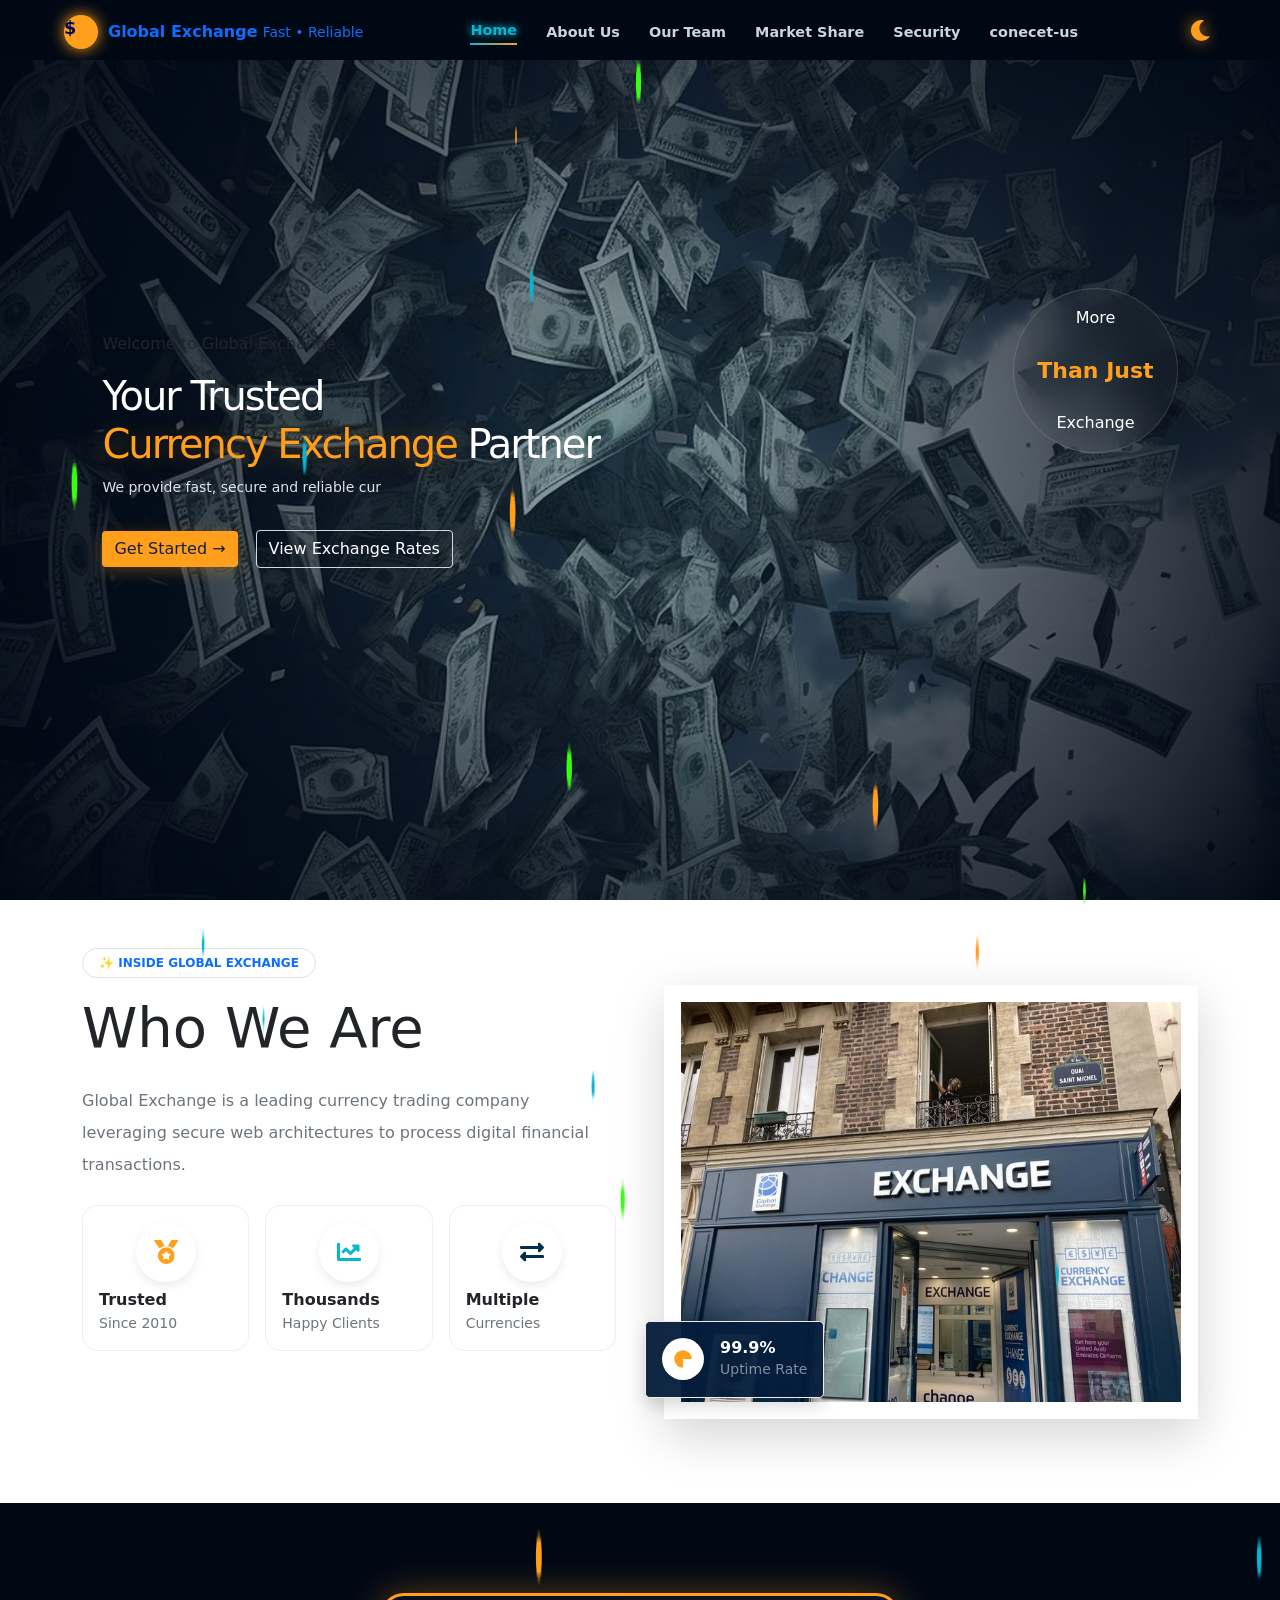
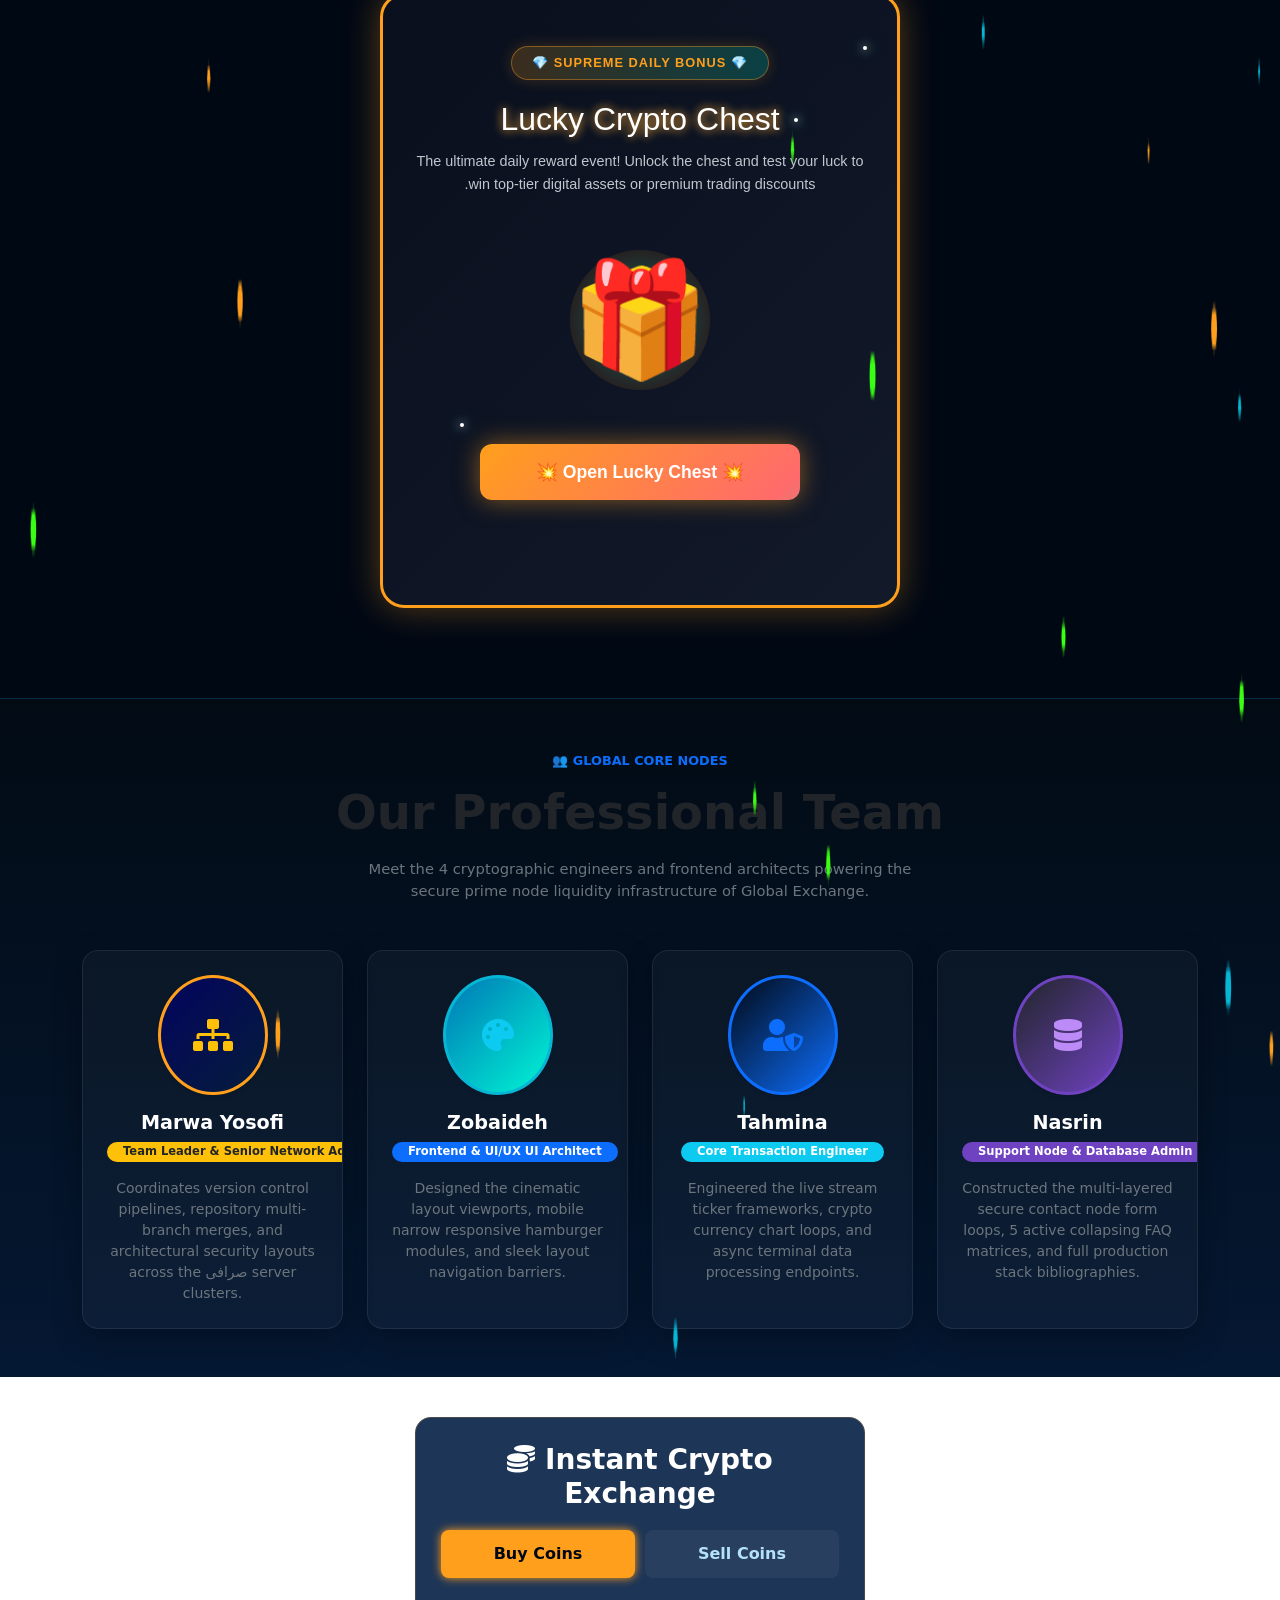
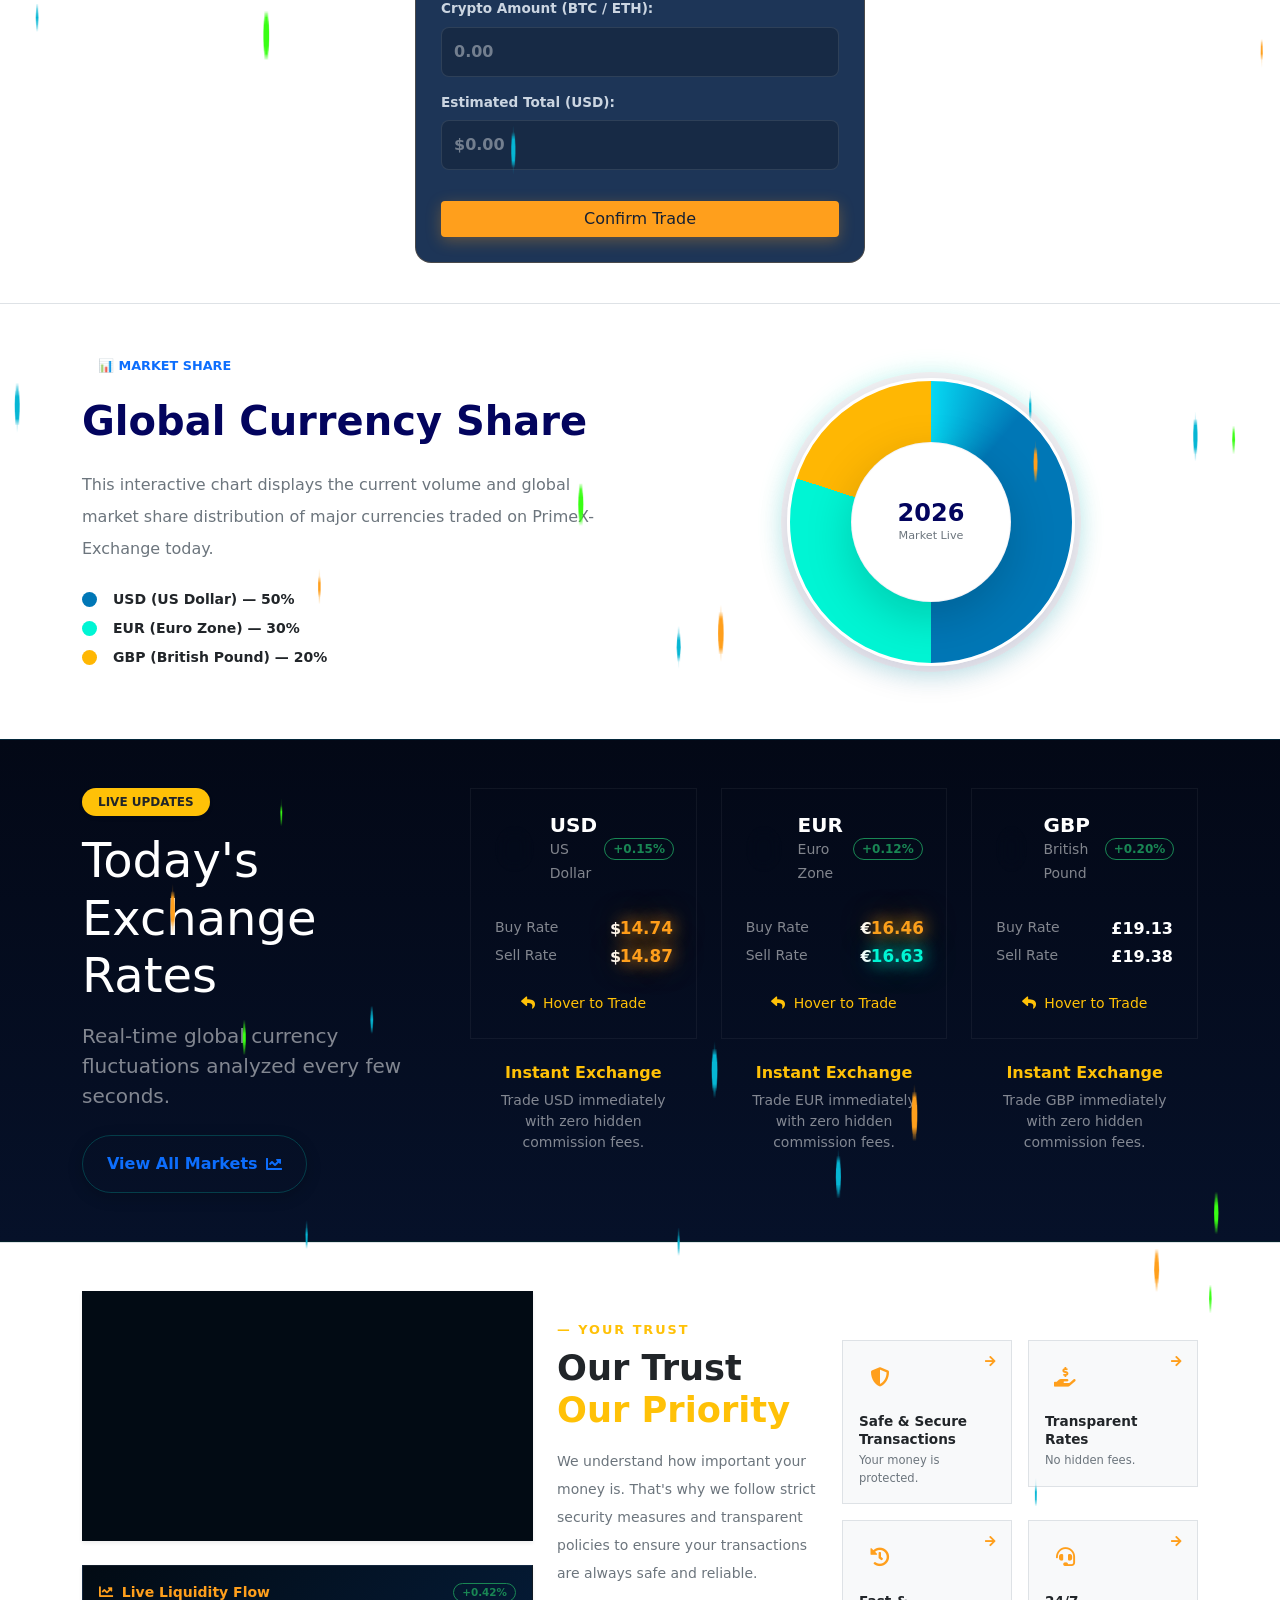
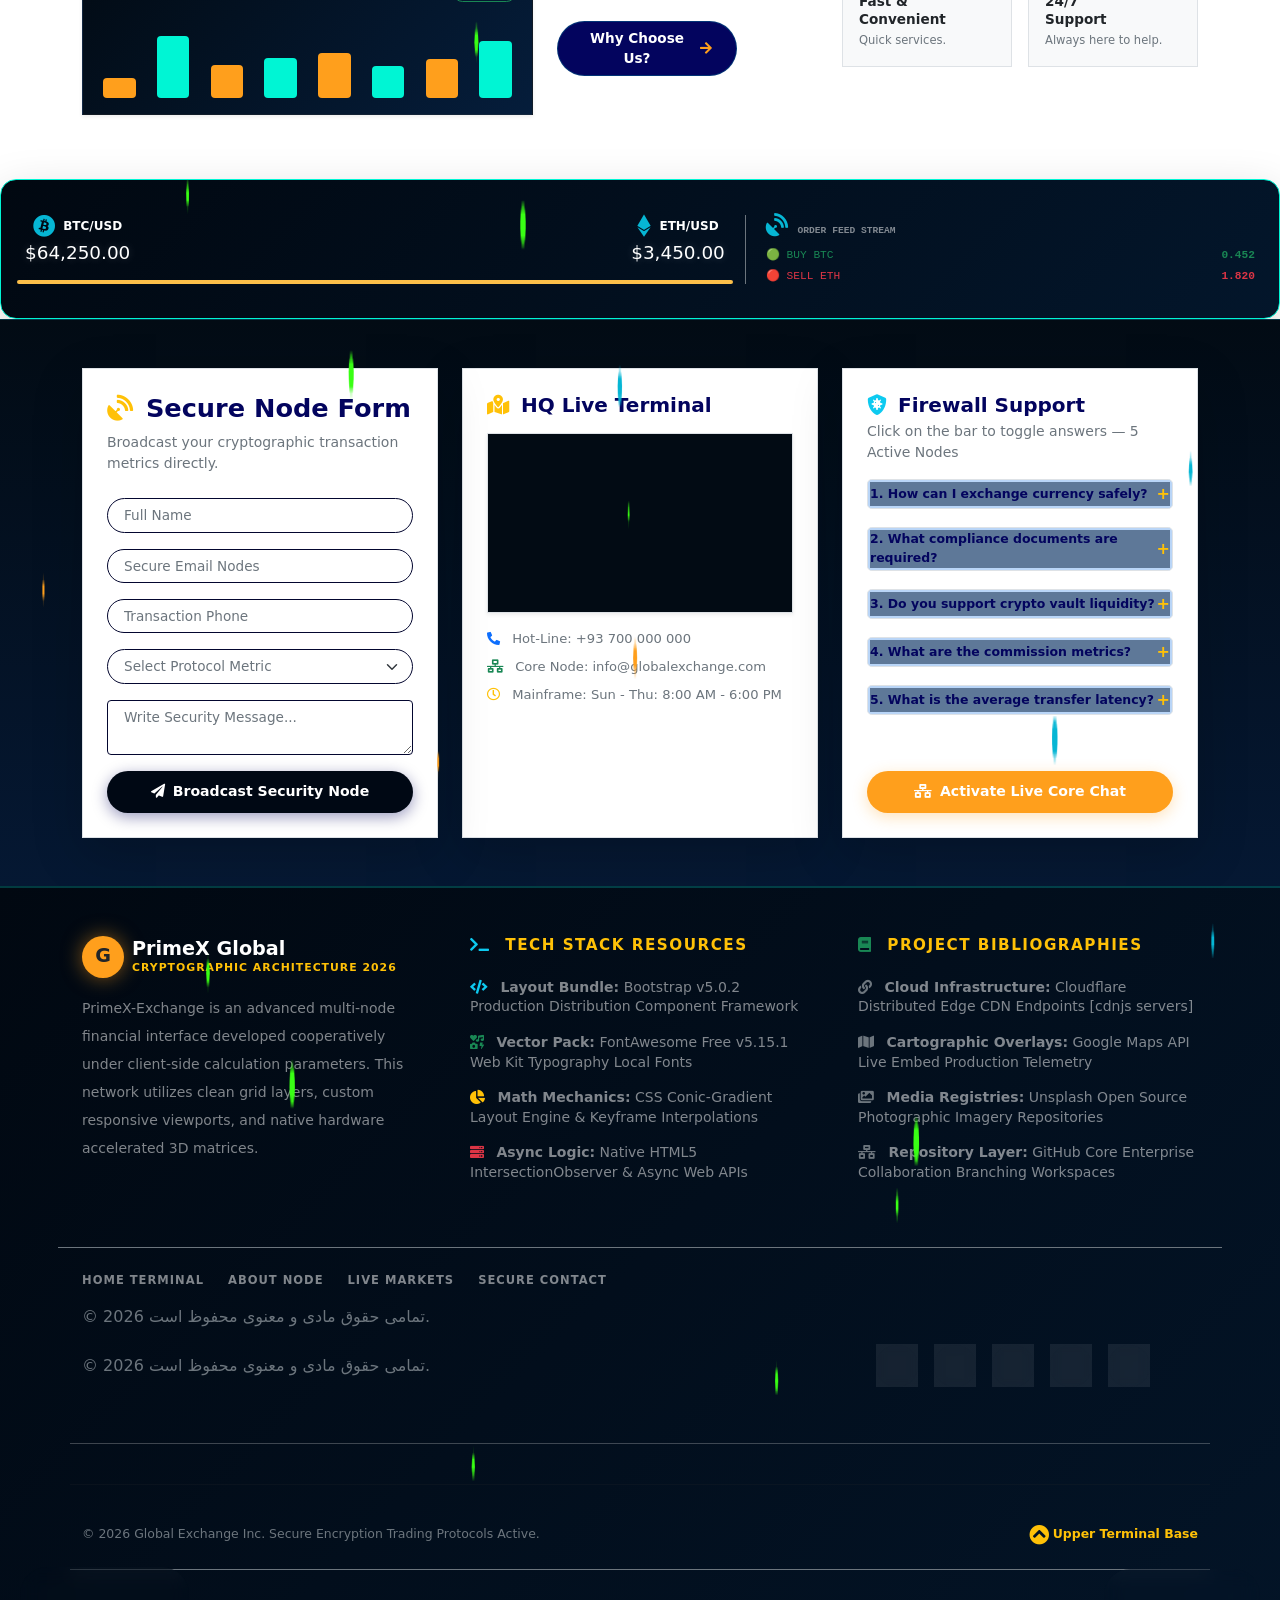
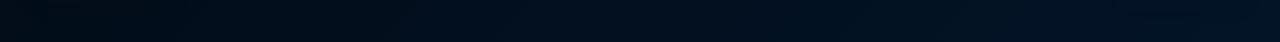
==== commit 2a80953d: "final" ====
--- a/index.html
+++ b/index.html
@@ -763,9 +763,10 @@
         <a href="https://linkedin.com" class="social-cyber-orb ln-hover" title="LinkedIn"><i class="fab fa-linkedin-in"></i></a>
     </div>
 </div>
-
-</div>
-        </div>
+</div>
+        </div>
+        <hr style="color: #eee;">
+        <hr>
         <div class="d-flex flex-wrap align-items-center justify-content-between gap-3 text-white-50" style="font-size: 0.78rem;">
             <span class="fw-medium text-muted">© 2026 Global Exchange Inc. Secure Encryption Trading Protocols Active.</span>
             <a href="#" class="back-to-top-cyber text-warning text-decoration-none fw-bold d-flex align-items-center gap-1">
